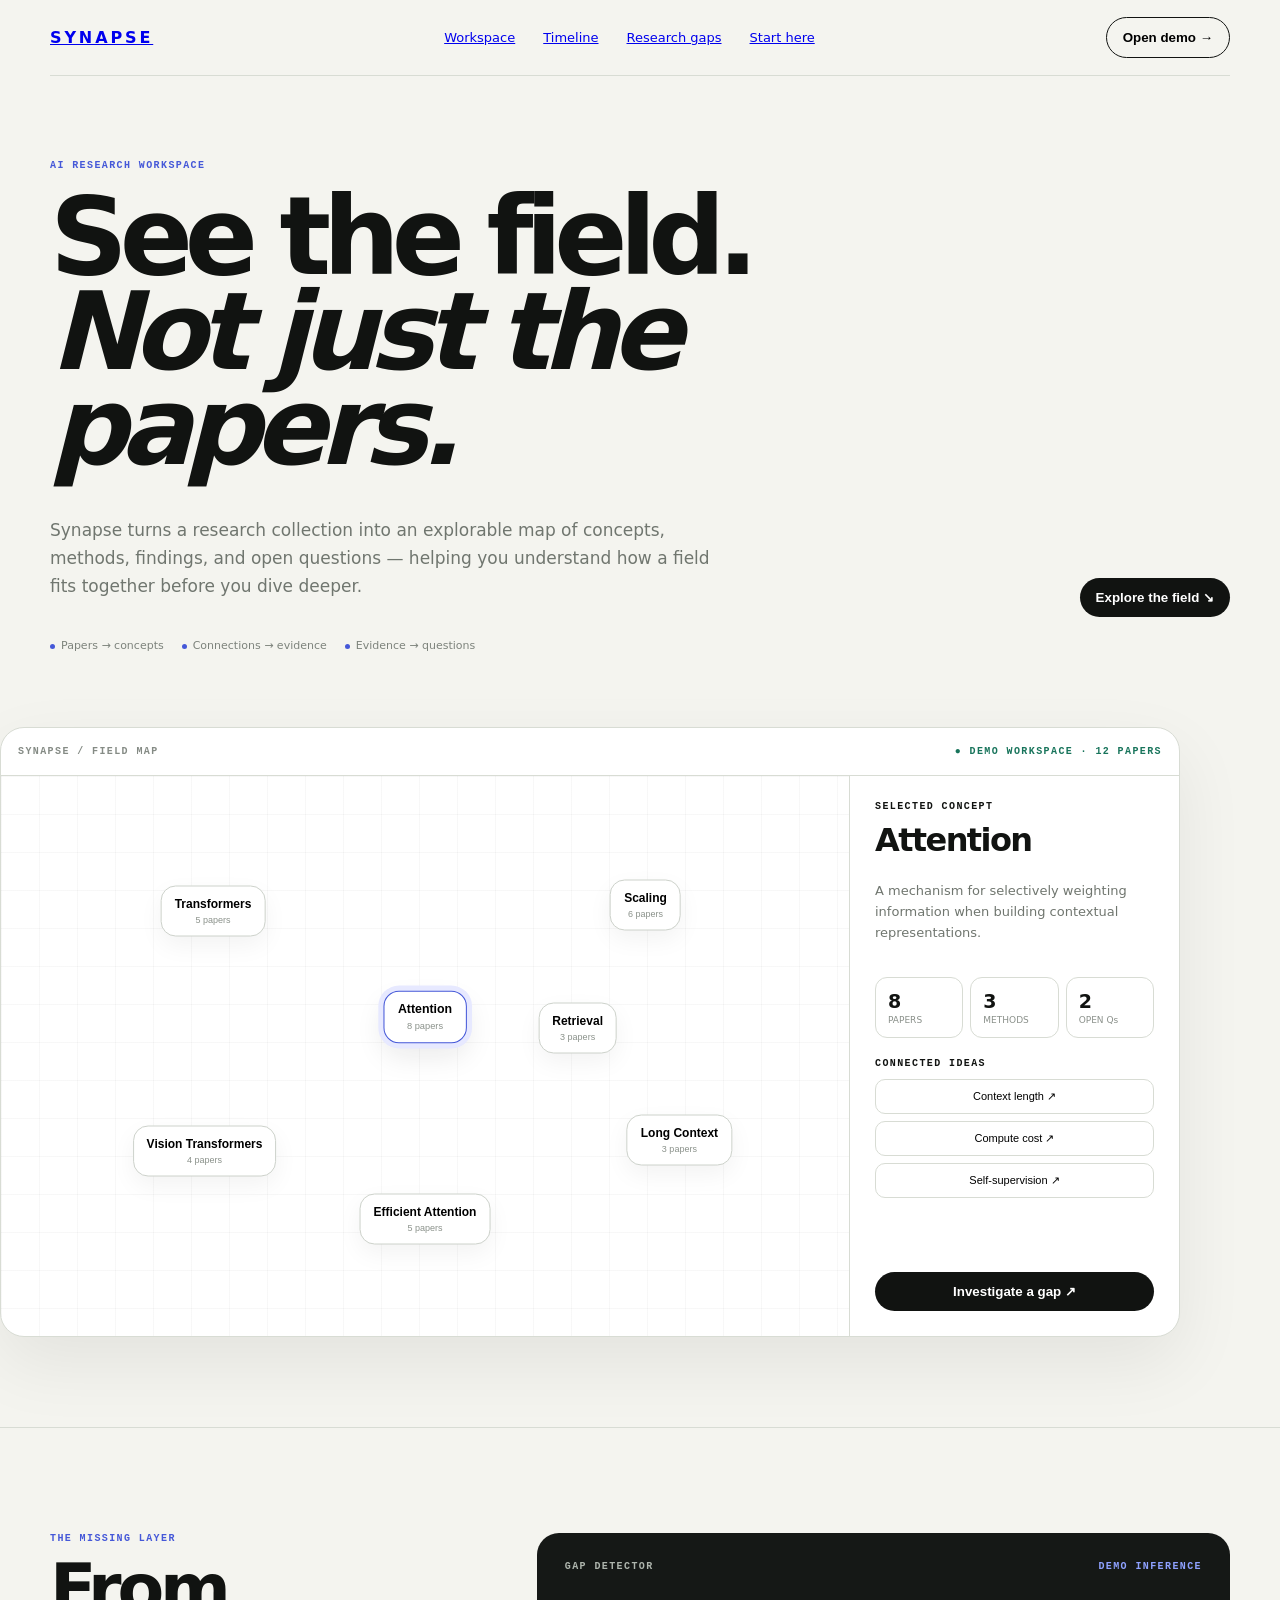
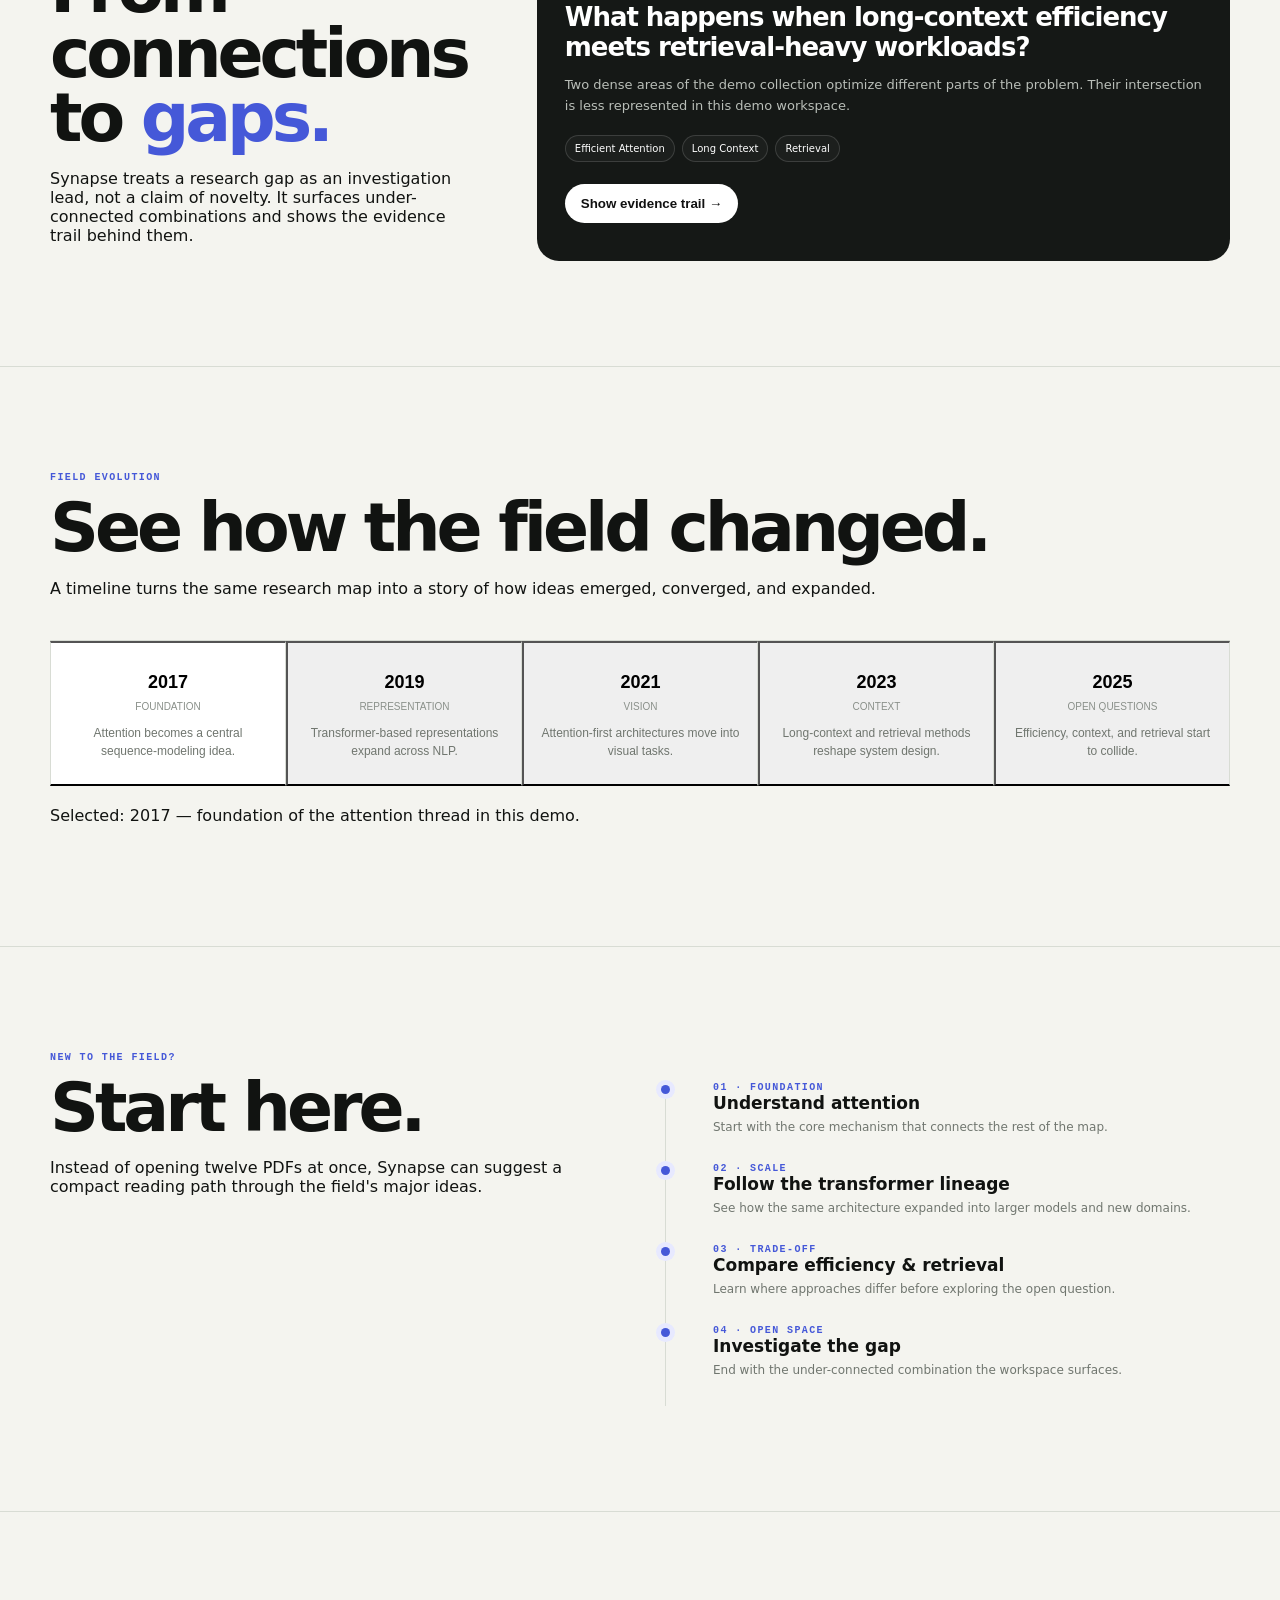
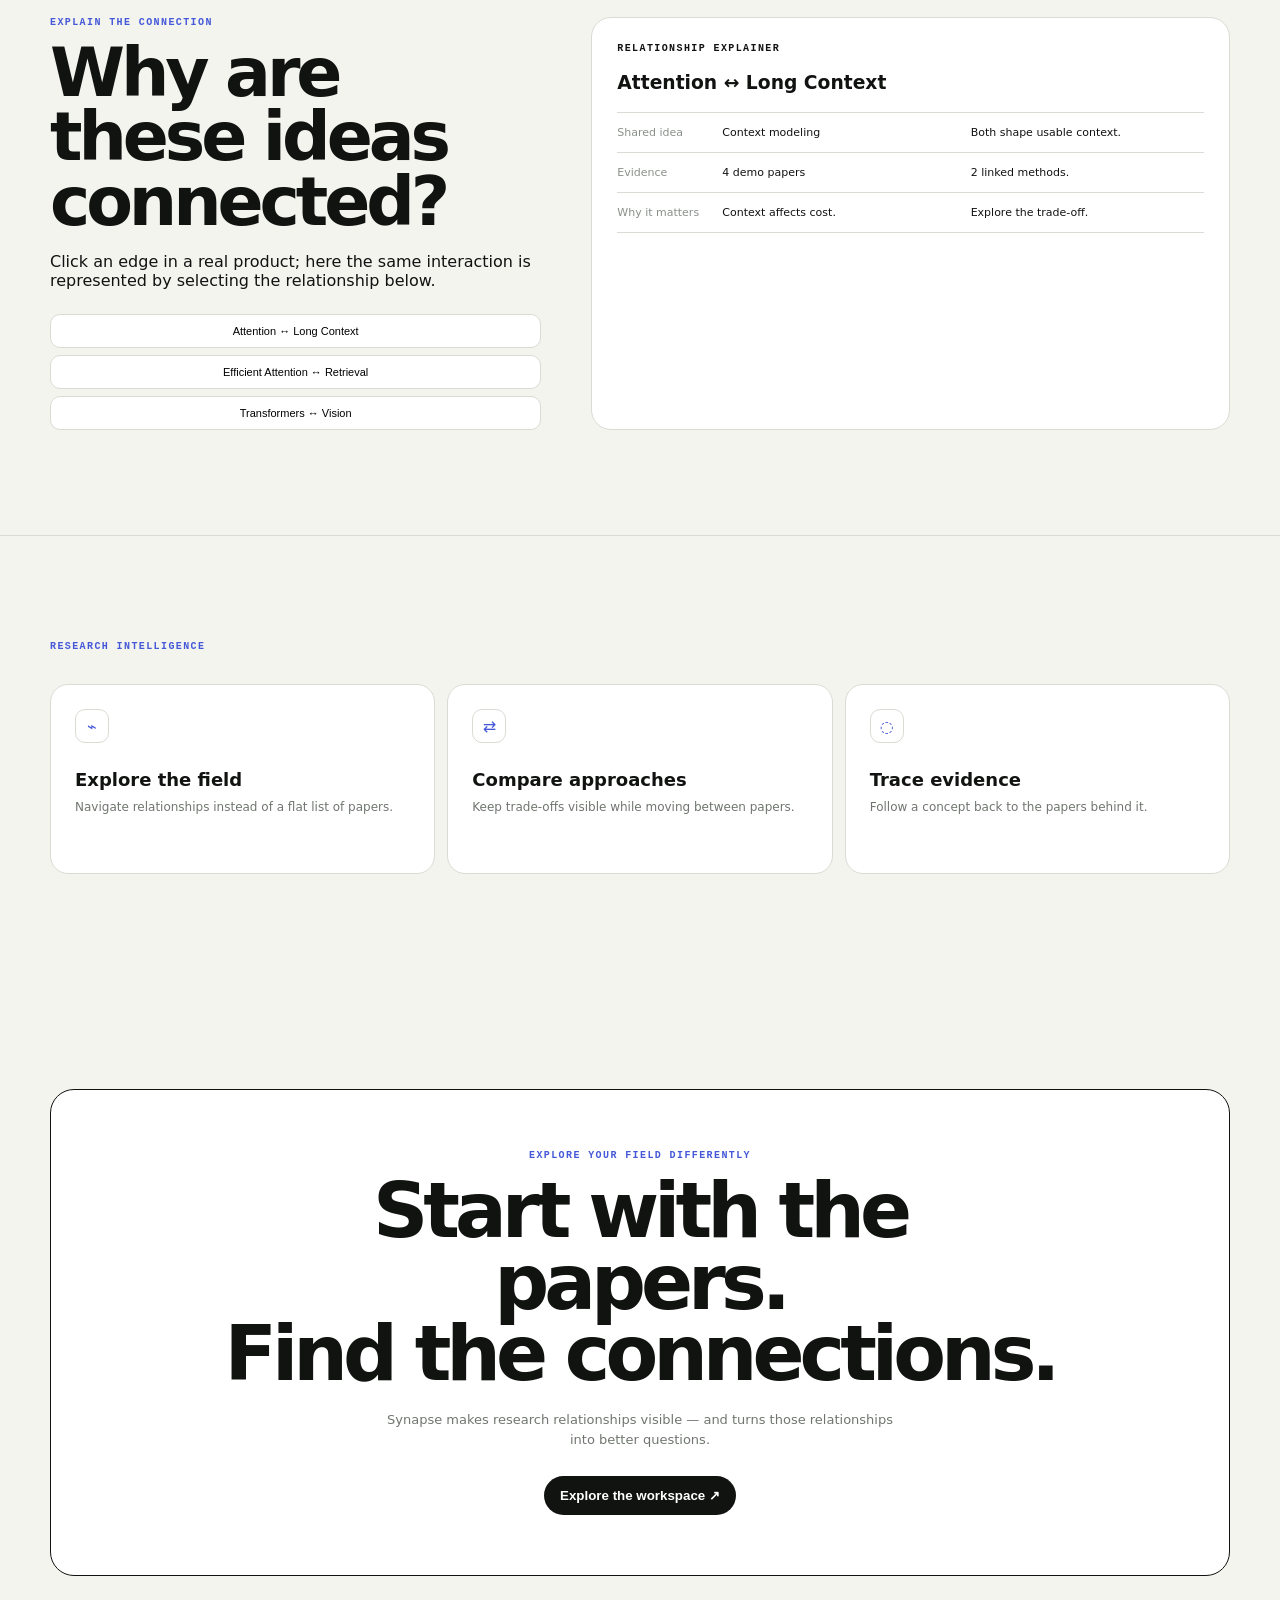
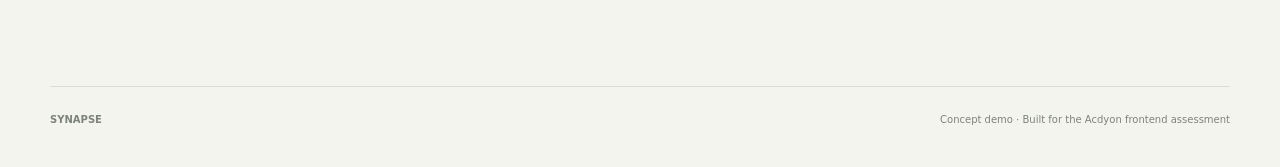
==== enhanced.html @ a36c8b59 "feat: add deeper research exploration interactions" ====
<!doctype html><html lang="en"><head><meta charset="UTF-8"><meta name="viewport" content="width=device-width,initial-scale=1"><title>Synapse — Research Workspace</title><style>:root{--bg:#f4f4ef;--paper:#fff;--ink:#111311;--muted:#70766f;--line:#d8dcd4;--accent:#4558d8;--soft:#e7e9ff;--green:#18745b;--shadow:0 26px 70px #11131112}*{box-sizing:border-box}html{scroll-behavior:smooth}body{margin:0;background:var(--bg);color:var(--ink);font-family:Inter,system-ui,sans-serif}.wrap{width:min(1180px,calc(100% - 44px));margin:auto}.mono{font:700 10px ui-monospace,monospace;letter-spacing:.14em;text-transform:uppercase}.nav{height:76px;border-bottom:1px solid var(--line);display:flex;align-items:center;justify-content:space-between}.brand{font-weight:850;letter-spacing:.18em}.navlinks{display:flex;gap:28px;color:var(--muted);font-size:13px}.navbtn,.cta{border-radius:999px;padding:12px 16px;font-weight:750;cursor:pointer}.navbtn{background:transparent;border:1px solid var(--ink)}.cta{border:0;background:var(--ink);color:#fff}.hero{padding:84px 0 50px}.eyebrow{color:var(--accent)}h1{font-size:clamp(56px,8.5vw,108px);line-height:.88;letter-spacing:-.075em;margin:18px 0 25px;max-width:980px}.hero p{max-width:690px;color:var(--muted);font-size:17px;line-height:1.65}.hero-row{display:flex;justify-content:space-between;align-items:end;gap:24px}.signal{display:flex;gap:18px;flex-wrap:wrap;color:#7d837c;font-size:11px;margin-top:22px}.dot{width:5px;height:5px;background:var(--accent);border-radius:50%;display:inline-block;margin-right:6px}.window{background:#fff;border:1px solid var(--line);border-radius:24px;box-shadow:var(--shadow);overflow:hidden;margin:25px 0 90px}.bar{height:48px;border-bottom:1px solid var(--line);display:flex;justify-content:space-between;align-items:center;padding:0 17px;color:#858b85}.live{color:var(--green)}.workspace{display:grid;grid-template-columns:1fr 330px}.graph{min-height:560px;position:relative;overflow:hidden;background-image:linear-gradient(#11131108 1px,transparent 1px),linear-gradient(90deg,#11131108 1px,transparent 1px);background-size:38px 38px}.node{position:absolute;transform:translate(-50%,-50%);background:#fff;border:1px solid #cdd2cb;border-radius:15px;padding:10px 13px;box-shadow:0 9px 24px #1113110d;cursor:pointer;transition:.25s}.node:hover,.node.active{border-color:var(--accent);box-shadow:0 0 0 5px var(--soft),0 12px 28px #11131118;transform:translate(-50%,-50%) scale(1.03)}.node b{display:block;font-size:12px}.node small{font-size:9px;color:#8a918a}.n1{left:50%;top:43%}.n2{left:25%;top:24%}.n3{left:24%;top:67%}.n4{left:76%;top:23%}.n5{left:80%;top:65%}.n6{left:50%;top:79%}.n7{left:68%;top:45%}.side{border-left:1px solid var(--line);padding:25px;display:flex;flex-direction:column}.side h2{font-size:32px;letter-spacing:-.05em;margin:9px 0}.muted{color:var(--muted);font-size:13px;line-height:1.6}.stats{display:grid;grid-template-columns:repeat(3,1fr);gap:7px;margin:20px 0}.stat{border:1px solid var(--line);border-radius:12px;padding:12px}.stat b{font-size:19px}.stat small{display:block;color:#8a908a;font-size:9px;margin-top:3px}.list{display:grid;gap:7px;margin-top:10px}.chip,.paper{border:1px solid var(--line);border-radius:10px;background:#fff;padding:10px;font-size:11px;cursor:pointer}.chip:hover,.paper:hover{border-color:var(--accent)}.side-actions{margin-top:auto;padding-top:18px}.section{padding:105px 0;border-top:1px solid var(--line)}.grid2{display:grid;grid-template-columns:.7fr 1.3fr;gap:70px}.title{font-size:clamp(40px,5.5vw,68px);line-height:.95;letter-spacing:-.06em;margin:13px 0 18px}.dark{background:#151816;color:#fff;border-radius:22px;padding:28px}.dark p{color:#b9beb8;line-height:1.6;font-size:13px}.dark h3{font-size:26px;letter-spacing:-.04em;margin:30px 0 10px}.tags{display:flex;gap:7px;flex-wrap:wrap;margin-top:18px}.tag{border:1px solid #ffffff24;background:#ffffff08;padding:7px 9px;border-radius:999px;font-size:10px}.result{display:none;border-top:1px solid #ffffff20;margin-top:18px;padding-top:15px}.result.show{display:block}.timeline{display:grid;grid-template-columns:repeat(5,1fr);gap:0;margin-top:42px;border-top:1px solid var(--line)}.year{padding:19px 14px 14px;border-right:1px solid var(--line);cursor:pointer;min-height:145px}.year:first-child{border-left:1px solid var(--line)}.year.active,.year:hover{background:#fff}.year strong{font-size:18px}.year span{display:block;font-size:10px;color:#8a908a;margin-top:8px}.year p{font-size:12px;color:var(--muted);line-height:1.5;margin:12px 0 0}.reading{display:grid;grid-template-columns:1fr 1fr;gap:50px}.path{margin-top:30px;border-left:1px solid var(--line)}.book{position:relative;margin:0 0 0 25px;padding:0 0 27px 22px}.book:before{content:"";position:absolute;left:-30px;top:3px;width:9px;height:9px;border-radius:50%;background:var(--accent);box-shadow:0 0 0 5px var(--soft)}.book h3{font-size:17px;margin:0 0 5px}.book p{margin:0;color:var(--muted);font-size:12px;line-height:1.5}.compare{display:grid;grid-template-columns:1fr 1.3fr;gap:50px}.compare-panel{background:#fff;border:1px solid var(--line);border-radius:20px;padding:25px}.rows{border-top:1px solid var(--line);margin-top:18px}.row{display:grid;grid-template-columns:90px 1fr 1fr;gap:15px;padding:13px 0;border-bottom:1px solid var(--line);font-size:11px}.row span:first-child{color:#8a908a}.cards{display:grid;grid-template-columns:repeat(3,1fr);gap:12px;margin-top:32px}.card{background:#fff;border:1px solid var(--line);border-radius:18px;padding:24px;min-height:190px;transition:.2s}.card:hover{transform:translateY(-4px);box-shadow:0 18px 38px #1113110d}.icon{width:34px;height:34px;border:1px solid var(--line);border-radius:10px;display:grid;place-items:center;color:var(--accent)}.card h3{margin:26px 0 8px;font-size:18px}.card p{color:var(--muted);font-size:12px;line-height:1.6;margin:0}.final{padding:110px 0}.finalbox{text-align:center;background:#fff;border:1px solid var(--ink);border-radius:24px;padding:60px 20px}.finalbox h2{font-size:clamp(44px,6vw,78px);line-height:.93;letter-spacing:-.065em;margin:14px auto 20px;max-width:840px}.finalbox p{max-width:520px;margin:0 auto 25px;color:var(--muted);font-size:13px;line-height:1.6}.footer{border-top:1px solid var(--line);padding:27px 0 42px;color:#7d837c;font-size:10px;display:flex;justify-content:space-between}.toast{position:fixed;left:50%;bottom:22px;transform:translate(-50%,20px);opacity:0;background:#111;color:#fff;padding:11px 15px;border-radius:999px;font-size:11px;transition:.2s}.toast.show{opacity:1;transform:translate(-50%,0)}@media(max-width:800px){.wrap{width:min(100% - 28px,1180px)}.nav{height:65px}.navlinks{display:none}.hero{padding:60px 0 40px}.hero-row{display:block}.hero p{font-size:15px}.cta{margin-top:20px}.workspace{grid-template-columns:1fr}.graph{min-height:430px}.side{border-left:0;border-top:1px solid var(--line)}.grid2,.reading,.compare{grid-template-columns:1fr;gap:35px}.timeline{display:block}.year{border-left:1px solid var(--line);border-bottom:1px solid var(--line);border-right:1px solid var(--line);min-height:auto}.cards{grid-template-columns:1fr}.section{padding:75px 0}.final{padding:75px 0}.footer{display:block}.footer span{display:block;margin-top:9px}.node{padding:8px 9px}.node b{font-size:9px}.node small{font-size:7px}}</style></head><body>
<header class="wrap nav"><a class="brand" href="#top">SYNAPSE</a><nav class="navlinks"><a href="#workspace">Workspace</a><a href="#timeline">Timeline</a><a href="#gaps">Research gaps</a><a href="#start">Start here</a></nav><button class="navbtn" onclick="jump('workspace')">Open demo →</button></header>
<main><section class="wrap hero"><div class="mono eyebrow">AI research workspace</div><h1>See the field.<br><em>Not just the papers.</em></h1><div class="hero-row"><p>Synapse turns a research collection into an explorable map of concepts, methods, findings, and open questions — helping you understand how a field fits together before you dive deeper.</p><button class="cta" onclick="jump('workspace')">Explore the field <span>↘</span></button></div><div class="signal"><span><i class="dot"></i>Papers → concepts</span><span><i class="dot"></i>Connections → evidence</span><span><i class="dot"></i>Evidence → questions</span></div></section>
<section class="wrap window" id="workspace"><div class="bar mono"><span>SYNAPSE / FIELD MAP</span><span class="live">● DEMO WORKSPACE · 12 PAPERS</span></div><div class="workspace"><div class="graph" id="graph"><button class="node n1 active" data-k="attention"><b>Attention</b><small>8 papers</small></button><button class="node n2" data-k="transformers"><b>Transformers</b><small>5 papers</small></button><button class="node n3" data-k="vision"><b>Vision Transformers</b><small>4 papers</small></button><button class="node n4" data-k="scaling"><b>Scaling</b><small>6 papers</small></button><button class="node n5" data-k="long"><b>Long Context</b><small>3 papers</small></button><button class="node n6" data-k="efficient"><b>Efficient Attention</b><small>5 papers</small></button><button class="node n7" data-k="retrieval"><b>Retrieval</b><small>3 papers</small></button></div><aside class="side"><div class="mono label">Selected concept</div><h2 id="stitle">Attention</h2><p class="muted" id="sdesc">A mechanism for selectively weighting information when building contextual representations.</p><div class="stats"><div class="stat"><b id="sp">8</b><small>PAPERS</small></div><div class="stat"><b id="sm">3</b><small>METHODS</small></div><div class="stat"><b id="sq">2</b><small>OPEN Qs</small></div></div><div class="mono label">Connected ideas</div><div class="list" id="chips"><button class="chip">Context length ↗</button><button class="chip">Compute cost ↗</button><button class="chip">Self-supervision ↗</button></div><div class="side-actions"><button class="cta" style="width:100%" onclick="jump('gaps')">Investigate a gap ↗</button></div></aside></div></section>
<section class="section" id="gaps"><div class="wrap grid2"><div><div class="mono eyebrow">The missing layer</div><h2 class="title">From connections to <em style="color:var(--accent);font-style:normal">gaps.</em></h2><p class="copy">Synapse treats a research gap as an investigation lead, not a claim of novelty. It surfaces under-connected combinations and shows the evidence trail behind them.</p></div><div class="dark"><div class="mono" style="color:#aeb5ad">GAP DETECTOR <span style="color:#8ea1ff;float:right">DEMO INFERENCE</span></div><h3>What happens when long-context efficiency meets retrieval-heavy workloads?</h3><p>Two dense areas of the demo collection optimize different parts of the problem. Their intersection is less represented in this demo workspace.</p><div class="tags"><span class="tag">Efficient Attention</span><span class="tag">Long Context</span><span class="tag">Retrieval</span></div><button class="cta" style="margin-top:22px;background:#fff;color:#111" onclick="revealGap()">Show evidence trail →</button><div class="result" id="gapResult"><strong style="color:#9ba9ff">Evidence trail</strong><p>3 connected concepts → 5 methods → 7 demo papers.</p></div></div></div></section>
<section class="section" id="timeline"><div class="wrap"><div class="mono eyebrow">Field evolution</div><h2 class="title">See how the field changed.</h2><p class="copy">A timeline turns the same research map into a story of how ideas emerged, converged, and expanded.</p><div class="timeline" id="timelineList"><button class="year active" data-year="2017"><strong>2017</strong><span>FOUNDATION</span><p>Attention becomes a central sequence-modeling idea.</p></button><button class="year" data-year="2019"><strong>2019</strong><span>REPRESENTATION</span><p>Transformer-based representations expand across NLP.</p></button><button class="year" data-year="2021"><strong>2021</strong><span>VISION</span><p>Attention-first architectures move into visual tasks.</p></button><button class="year" data-year="2023"><strong>2023</strong><span>CONTEXT</span><p>Long-context and retrieval methods reshape system design.</p></button><button class="year" data-year="2025"><strong>2025</strong><span>OPEN QUESTIONS</span><p>Efficiency, context, and retrieval start to collide.</p></button></div><p id="timelineNote" class="copy" style="margin-top:20px">Selected: 2017 — foundation of the attention thread in this demo.</p></div></section>
<section class="section" id="start"><div class="wrap reading"><div><div class="mono eyebrow">New to the field?</div><h2 class="title">Start here.</h2><p class="copy">Instead of opening twelve PDFs at once, Synapse can suggest a compact reading path through the field's major ideas.</p></div><div class="path"><article class="book"><div class="mono" style="color:var(--accent)">01 · FOUNDATION</div><h3>Understand attention</h3><p>Start with the core mechanism that connects the rest of the map.</p></article><article class="book"><div class="mono" style="color:var(--accent)">02 · SCALE</div><h3>Follow the transformer lineage</h3><p>See how the same architecture expanded into larger models and new domains.</p></article><article class="book"><div class="mono" style="color:var(--accent)">03 · TRADE-OFF</div><h3>Compare efficiency & retrieval</h3><p>Learn where approaches differ before exploring the open question.</p></article><article class="book"><div class="mono" style="color:var(--accent)">04 · OPEN SPACE</div><h3>Investigate the gap</h3><p>End with the under-connected combination the workspace surfaces.</p></article></div></div></section>
<section class="section"><div class="wrap compare"><div><div class="mono eyebrow">Explain the connection</div><h2 class="title">Why are these ideas connected?</h2><p class="copy">Click an edge in a real product; here the same interaction is represented by selecting the relationship below.</p><div class="list" style="margin-top:24px"><button class="paper" onclick="connection('Attention ↔ Long Context')">Attention ↔ Long Context</button><button class="paper" onclick="connection('Efficient Attention ↔ Retrieval')">Efficient Attention ↔ Retrieval</button><button class="paper" onclick="connection('Transformers ↔ Vision')">Transformers ↔ Vision</button></div></div><div class="compare-panel"><div class="mono label">RELATIONSHIP EXPLAINER</div><h3 id="relTitle">Attention ↔ Long Context</h3><div class="rows"><div class="row"><span>Shared idea</span><span id="rel1">Context modeling</span><span>Both shape usable context.</span></div><div class="row"><span>Evidence</span><span id="rel2">4 demo papers</span><span>2 linked methods.</span></div><div class="row"><span>Why it matters</span><span id="rel3">Context affects cost.</span><span>Explore the trade-off.</span></div></div></div></div></section>
<section class="section"><div class="wrap"><div class="mono eyebrow">Research intelligence</div><div class="cards"><article class="card"><div class="icon">⌁</div><h3>Explore the field</h3><p>Navigate relationships instead of a flat list of papers.</p></article><article class="card"><div class="icon">⇄</div><h3>Compare approaches</h3><p>Keep trade-offs visible while moving between papers.</p></article><article class="card"><div class="icon">◌</div><h3>Trace evidence</h3><p>Follow a concept back to the papers behind it.</p></article></div></div></section>
<section class="wrap final"><div class="finalbox"><div class="mono eyebrow">Explore your field differently</div><h2>Start with the papers.<br>Find the connections.</h2><p>Synapse makes research relationships visible — and turns those relationships into better questions.</p><button class="cta" onclick="jump('workspace')">Explore the workspace ↗</button></div></section></main>
<footer class="wrap footer"><strong>SYNAPSE</strong><span>Concept demo · Built for the Acdyon frontend assessment</span></footer><div id="toast" class="toast">Workspace opened.</div>
<script>const info={attention:['Attention','A mechanism for selectively weighting information when building contextual representations.',8,3,2,['Context length','Compute cost','Self-supervision']],transformers:['Transformers','An architecture built around attention that enables parallel sequence modeling.',5,4,1,['Attention','Scaling','Pretraining']],vision:['Vision Transformers','Transformer-based visual representations built from image tokens.',4,3,2,['Patch embeddings','Attention','Image classification']],scaling:['Scaling','The relationship between model size, data, compute, and capability.',6,2,1,['Compute','Data quality','Emergent behavior']],long:['Long Context','Methods for extending usable context while managing memory and cost.',3,4,2,['Attention cost','Retrieval','Position encoding']],efficient:['Efficient Attention','Approaches that reduce the cost or memory of attention.',5,6,2,['Sparse attention','Linear attention','Long context']],retrieval:['Retrieval','Methods that bring relevant external information into a model at inference time.',3,3,1,['Relevance','Long context','Memory']]};document.querySelectorAll('.node').forEach(n=>n.onclick=()=>{document.querySelectorAll('.node').forEach(x=>x.classList.remove('active'));n.classList.add('active');const d=info[n.dataset.k];stitle.textContent=d[0];sdesc.textContent=d[1];sp.textContent=d[2];sm.textContent=d[3];sq.textContent=d[4];chips.innerHTML=d[5].map(x=>`<button class="chip">${x} ↗</button>`).join('')});function jump(id){document.getElementById(id).scrollIntoView({behavior:'smooth',block:'center'});toast.textContent='Workspace opened.';toast.classList.add('show');setTimeout(()=>toast.classList.remove('show'),1500)}function revealGap(){gapResult.classList.add('show');toast.textContent='Evidence trail revealed.';toast.classList.add('show');setTimeout(()=>toast.classList.remove('show'),1700)}document.querySelectorAll('.year').forEach(y=>y.onclick=()=>{document.querySelectorAll('.year').forEach(x=>x.classList.remove('active'));y.classList.add('active');timelineNote.textContent='Selected: '+y.dataset.year+' — the demo field narrative changes with the selected point.'});function connection(title){relTitle.textContent=title;toast.textContent='Relationship explained.';toast.classList.add('show');setTimeout(()=>toast.classList.remove('show'),1600)}</script></body></html>
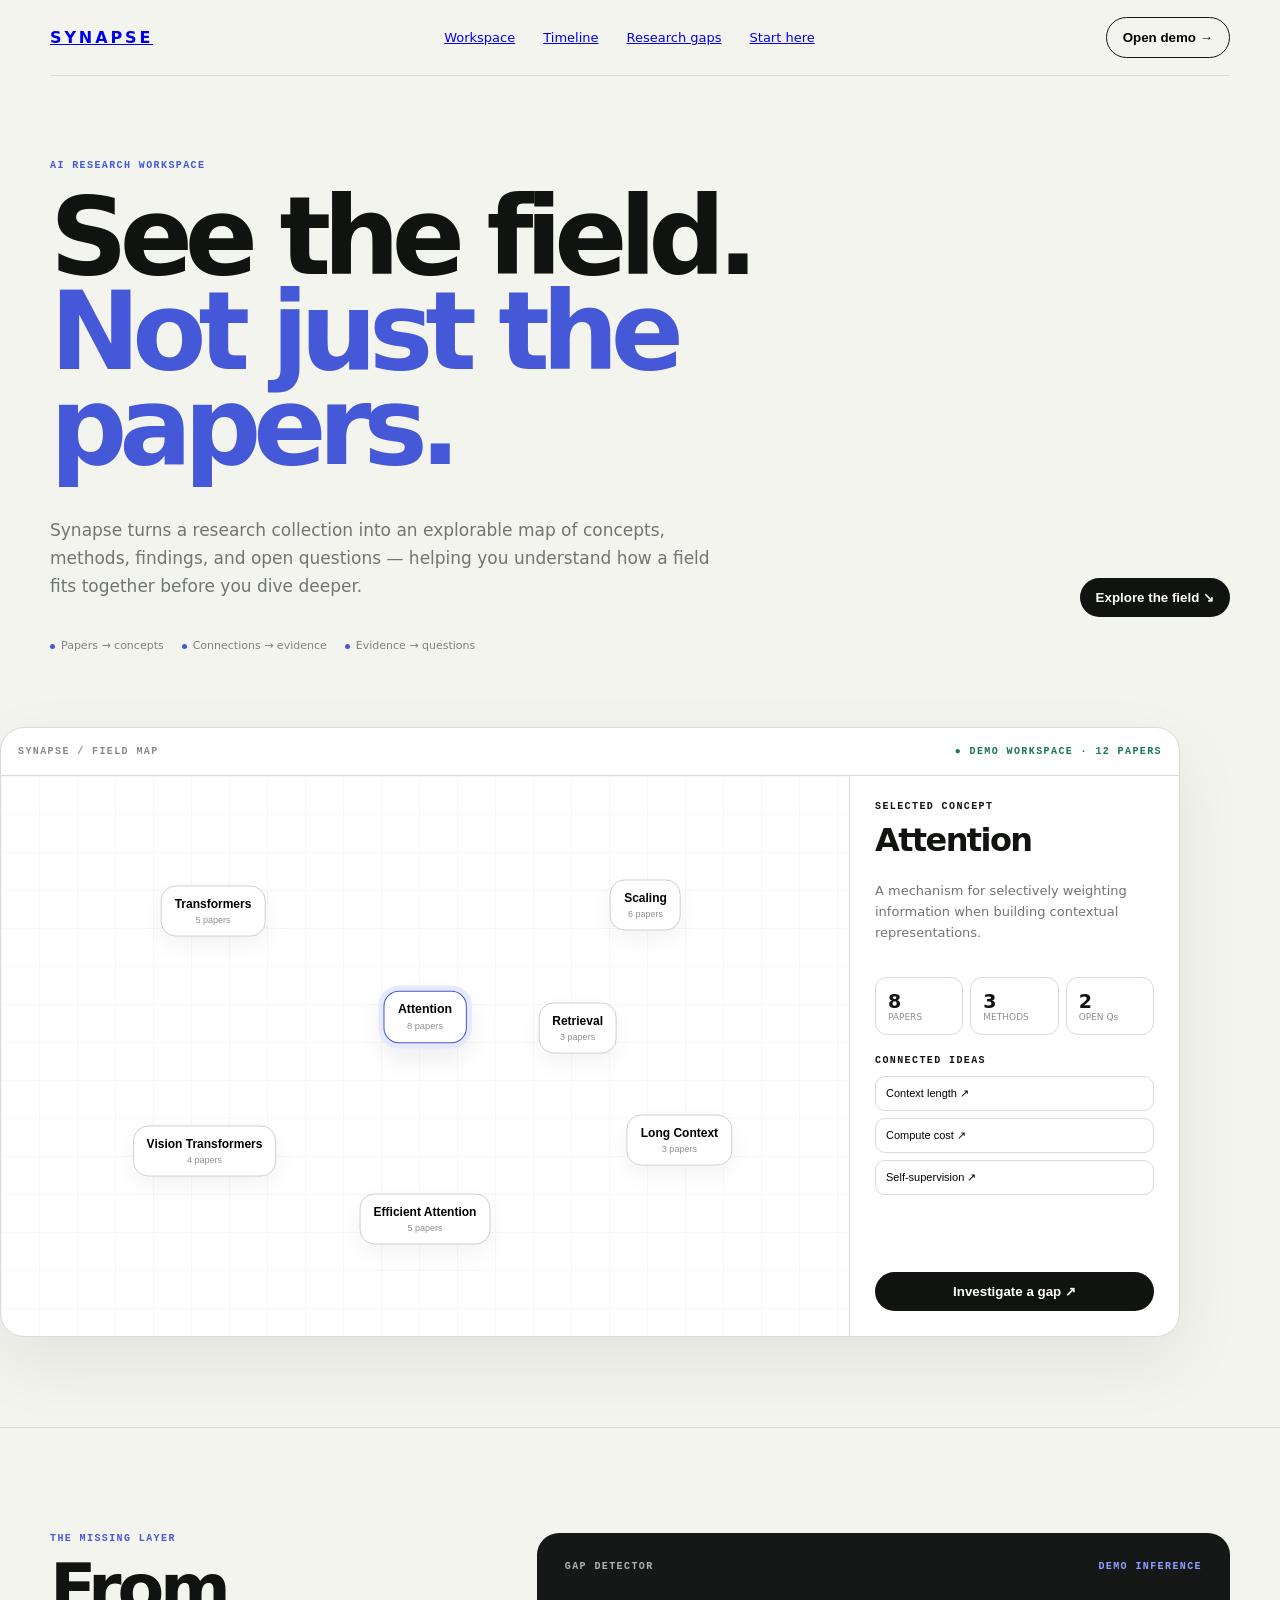
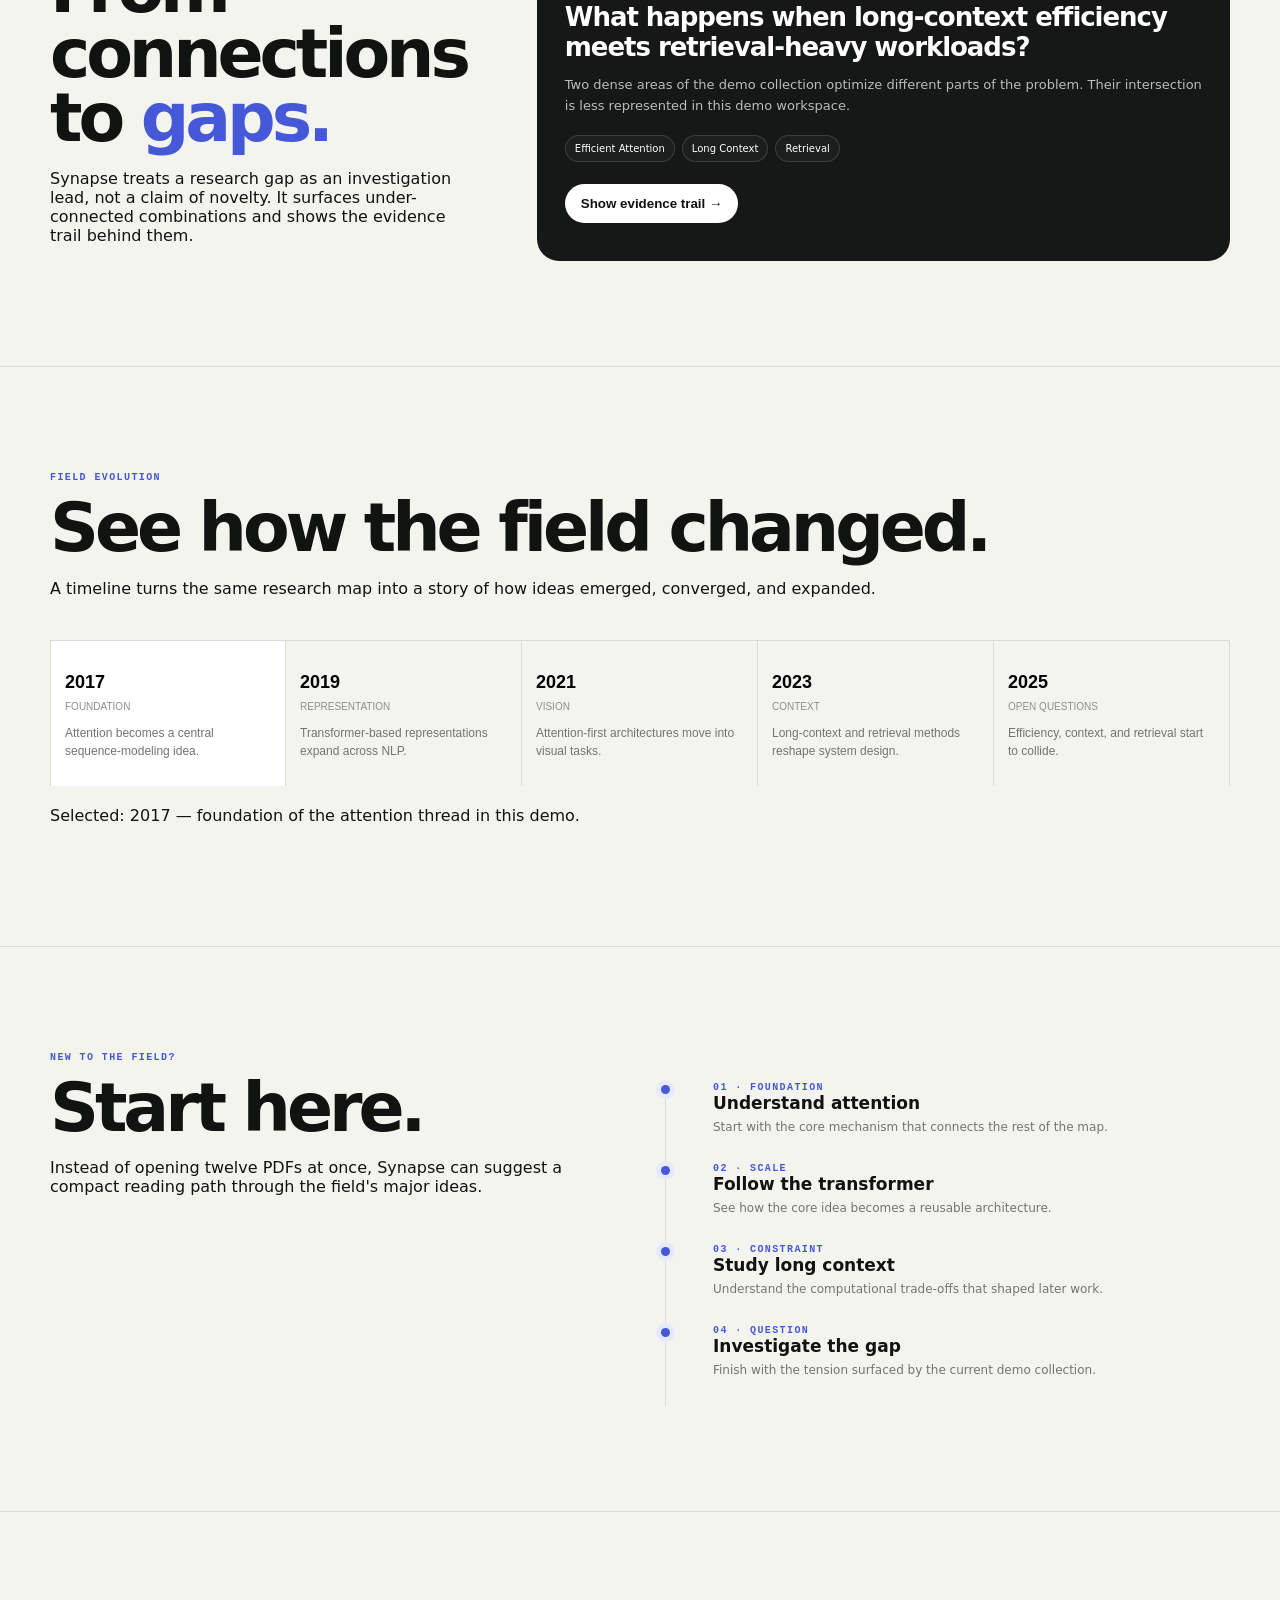
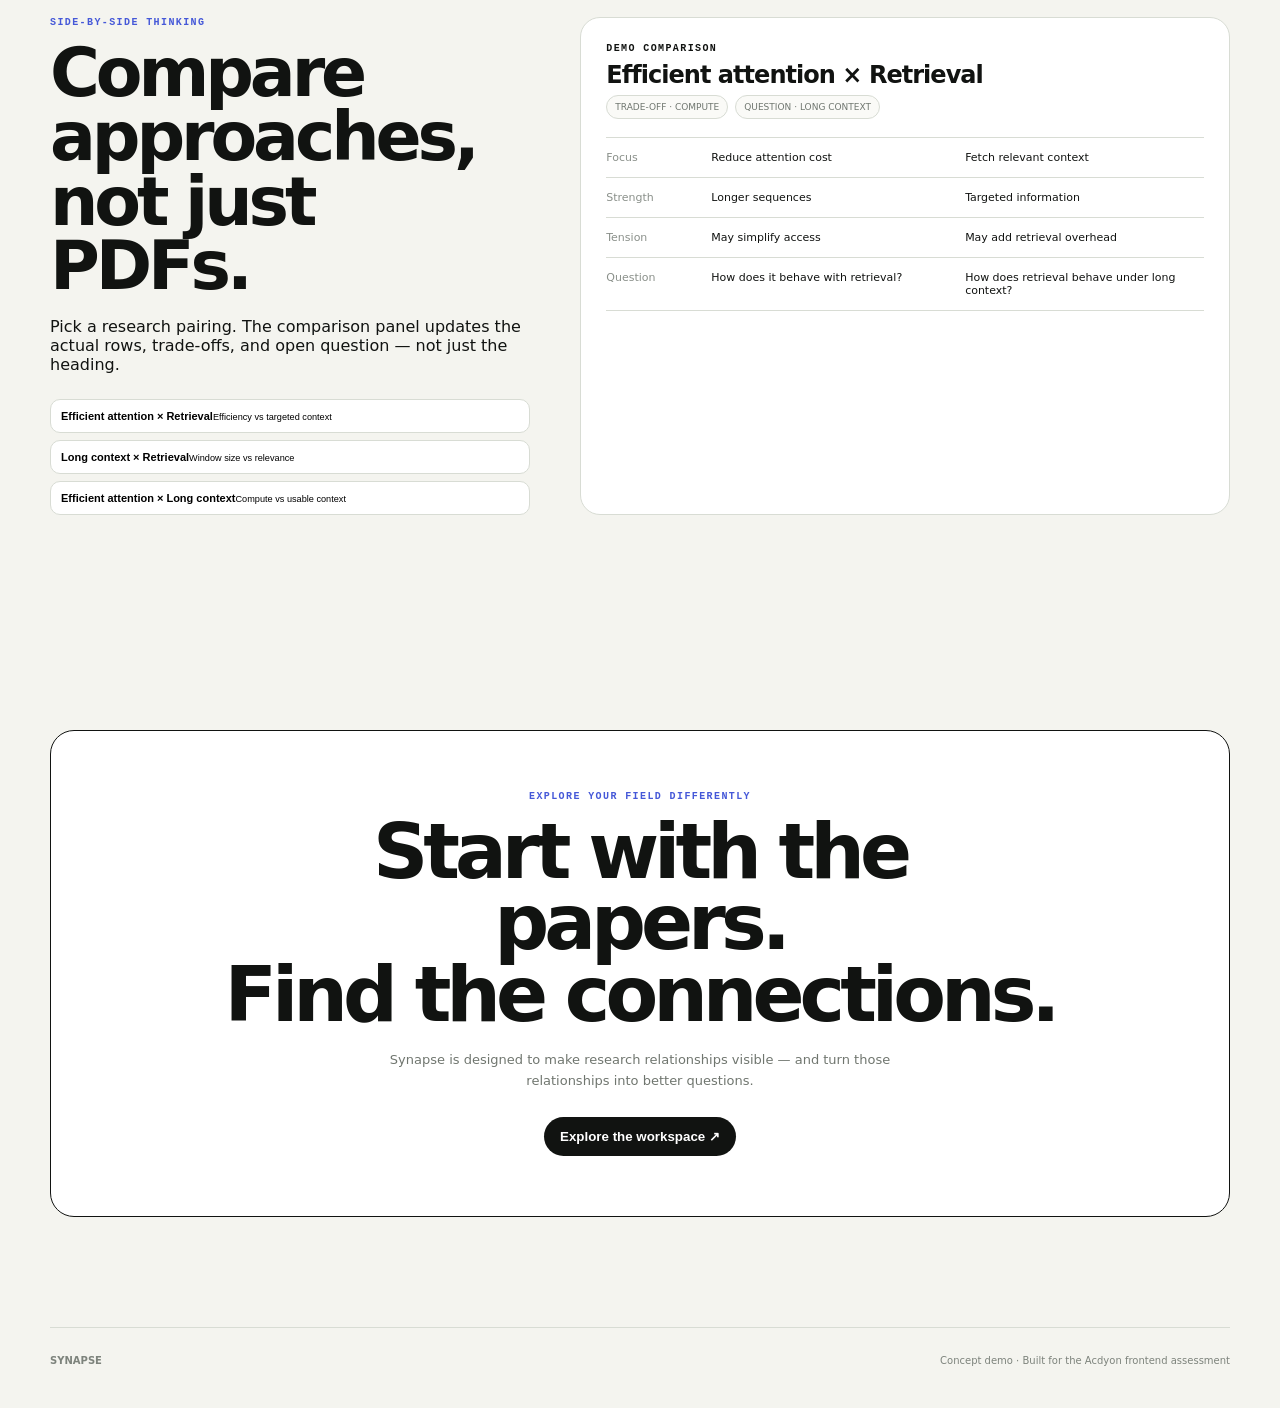
==== commit c4355cdb: "fix: make comparison table respond to selection" ====
--- a/enhanced.html
+++ b/enhanced.html
@@ -1,12 +1,14 @@
-<!doctype html><html lang="en"><head><meta charset="UTF-8"><meta name="viewport" content="width=device-width,initial-scale=1"><title>Synapse — Research Workspace</title><style>:root{--bg:#f4f4ef;--paper:#fff;--ink:#111311;--muted:#70766f;--line:#d8dcd4;--accent:#4558d8;--soft:#e7e9ff;--green:#18745b;--shadow:0 26px 70px #11131112}*{box-sizing:border-box}html{scroll-behavior:smooth}body{margin:0;background:var(--bg);color:var(--ink);font-family:Inter,system-ui,sans-serif}.wrap{width:min(1180px,calc(100% - 44px));margin:auto}.mono{font:700 10px ui-monospace,monospace;letter-spacing:.14em;text-transform:uppercase}.nav{height:76px;border-bottom:1px solid var(--line);display:flex;align-items:center;justify-content:space-between}.brand{font-weight:850;letter-spacing:.18em}.navlinks{display:flex;gap:28px;color:var(--muted);font-size:13px}.navbtn,.cta{border-radius:999px;padding:12px 16px;font-weight:750;cursor:pointer}.navbtn{background:transparent;border:1px solid var(--ink)}.cta{border:0;background:var(--ink);color:#fff}.hero{padding:84px 0 50px}.eyebrow{color:var(--accent)}h1{font-size:clamp(56px,8.5vw,108px);line-height:.88;letter-spacing:-.075em;margin:18px 0 25px;max-width:980px}.hero p{max-width:690px;color:var(--muted);font-size:17px;line-height:1.65}.hero-row{display:flex;justify-content:space-between;align-items:end;gap:24px}.signal{display:flex;gap:18px;flex-wrap:wrap;color:#7d837c;font-size:11px;margin-top:22px}.dot{width:5px;height:5px;background:var(--accent);border-radius:50%;display:inline-block;margin-right:6px}.window{background:#fff;border:1px solid var(--line);border-radius:24px;box-shadow:var(--shadow);overflow:hidden;margin:25px 0 90px}.bar{height:48px;border-bottom:1px solid var(--line);display:flex;justify-content:space-between;align-items:center;padding:0 17px;color:#858b85}.live{color:var(--green)}.workspace{display:grid;grid-template-columns:1fr 330px}.graph{min-height:560px;position:relative;overflow:hidden;background-image:linear-gradient(#11131108 1px,transparent 1px),linear-gradient(90deg,#11131108 1px,transparent 1px);background-size:38px 38px}.node{position:absolute;transform:translate(-50%,-50%);background:#fff;border:1px solid #cdd2cb;border-radius:15px;padding:10px 13px;box-shadow:0 9px 24px #1113110d;cursor:pointer;transition:.25s}.node:hover,.node.active{border-color:var(--accent);box-shadow:0 0 0 5px var(--soft),0 12px 28px #11131118;transform:translate(-50%,-50%) scale(1.03)}.node b{display:block;font-size:12px}.node small{font-size:9px;color:#8a918a}.n1{left:50%;top:43%}.n2{left:25%;top:24%}.n3{left:24%;top:67%}.n4{left:76%;top:23%}.n5{left:80%;top:65%}.n6{left:50%;top:79%}.n7{left:68%;top:45%}.side{border-left:1px solid var(--line);padding:25px;display:flex;flex-direction:column}.side h2{font-size:32px;letter-spacing:-.05em;margin:9px 0}.muted{color:var(--muted);font-size:13px;line-height:1.6}.stats{display:grid;grid-template-columns:repeat(3,1fr);gap:7px;margin:20px 0}.stat{border:1px solid var(--line);border-radius:12px;padding:12px}.stat b{font-size:19px}.stat small{display:block;color:#8a908a;font-size:9px;margin-top:3px}.list{display:grid;gap:7px;margin-top:10px}.chip,.paper{border:1px solid var(--line);border-radius:10px;background:#fff;padding:10px;font-size:11px;cursor:pointer}.chip:hover,.paper:hover{border-color:var(--accent)}.side-actions{margin-top:auto;padding-top:18px}.section{padding:105px 0;border-top:1px solid var(--line)}.grid2{display:grid;grid-template-columns:.7fr 1.3fr;gap:70px}.title{font-size:clamp(40px,5.5vw,68px);line-height:.95;letter-spacing:-.06em;margin:13px 0 18px}.dark{background:#151816;color:#fff;border-radius:22px;padding:28px}.dark p{color:#b9beb8;line-height:1.6;font-size:13px}.dark h3{font-size:26px;letter-spacing:-.04em;margin:30px 0 10px}.tags{display:flex;gap:7px;flex-wrap:wrap;margin-top:18px}.tag{border:1px solid #ffffff24;background:#ffffff08;padding:7px 9px;border-radius:999px;font-size:10px}.result{display:none;border-top:1px solid #ffffff20;margin-top:18px;padding-top:15px}.result.show{display:block}.timeline{display:grid;grid-template-columns:repeat(5,1fr);gap:0;margin-top:42px;border-top:1px solid var(--line)}.year{padding:19px 14px 14px;border-right:1px solid var(--line);cursor:pointer;min-height:145px}.year:first-child{border-left:1px solid var(--line)}.year.active,.year:hover{background:#fff}.year strong{font-size:18px}.year span{display:block;font-size:10px;color:#8a908a;margin-top:8px}.year p{font-size:12px;color:var(--muted);line-height:1.5;margin:12px 0 0}.reading{display:grid;grid-template-columns:1fr 1fr;gap:50px}.path{margin-top:30px;border-left:1px solid var(--line)}.book{position:relative;margin:0 0 0 25px;padding:0 0 27px 22px}.book:before{content:"";position:absolute;left:-30px;top:3px;width:9px;height:9px;border-radius:50%;background:var(--accent);box-shadow:0 0 0 5px var(--soft)}.book h3{font-size:17px;margin:0 0 5px}.book p{margin:0;color:var(--muted);font-size:12px;line-height:1.5}.compare{display:grid;grid-template-columns:1fr 1.3fr;gap:50px}.compare-panel{background:#fff;border:1px solid var(--line);border-radius:20px;padding:25px}.rows{border-top:1px solid var(--line);margin-top:18px}.row{display:grid;grid-template-columns:90px 1fr 1fr;gap:15px;padding:13px 0;border-bottom:1px solid var(--line);font-size:11px}.row span:first-child{color:#8a908a}.cards{display:grid;grid-template-columns:repeat(3,1fr);gap:12px;margin-top:32px}.card{background:#fff;border:1px solid var(--line);border-radius:18px;padding:24px;min-height:190px;transition:.2s}.card:hover{transform:translateY(-4px);box-shadow:0 18px 38px #1113110d}.icon{width:34px;height:34px;border:1px solid var(--line);border-radius:10px;display:grid;place-items:center;color:var(--accent)}.card h3{margin:26px 0 8px;font-size:18px}.card p{color:var(--muted);font-size:12px;line-height:1.6;margin:0}.final{padding:110px 0}.finalbox{text-align:center;background:#fff;border:1px solid var(--ink);border-radius:24px;padding:60px 20px}.finalbox h2{font-size:clamp(44px,6vw,78px);line-height:.93;letter-spacing:-.065em;margin:14px auto 20px;max-width:840px}.finalbox p{max-width:520px;margin:0 auto 25px;color:var(--muted);font-size:13px;line-height:1.6}.footer{border-top:1px solid var(--line);padding:27px 0 42px;color:#7d837c;font-size:10px;display:flex;justify-content:space-between}.toast{position:fixed;left:50%;bottom:22px;transform:translate(-50%,20px);opacity:0;background:#111;color:#fff;padding:11px 15px;border-radius:999px;font-size:11px;transition:.2s}.toast.show{opacity:1;transform:translate(-50%,0)}@media(max-width:800px){.wrap{width:min(100% - 28px,1180px)}.nav{height:65px}.navlinks{display:none}.hero{padding:60px 0 40px}.hero-row{display:block}.hero p{font-size:15px}.cta{margin-top:20px}.workspace{grid-template-columns:1fr}.graph{min-height:430px}.side{border-left:0;border-top:1px solid var(--line)}.grid2,.reading,.compare{grid-template-columns:1fr;gap:35px}.timeline{display:block}.year{border-left:1px solid var(--line);border-bottom:1px solid var(--line);border-right:1px solid var(--line);min-height:auto}.cards{grid-template-columns:1fr}.section{padding:75px 0}.final{padding:75px 0}.footer{display:block}.footer span{display:block;margin-top:9px}.node{padding:8px 9px}.node b{font-size:9px}.node small{font-size:7px}}</style></head><body>
+<!doctype html><html lang="en"><head><meta charset="UTF-8"><meta name="viewport" content="width=device-width,initial-scale=1"><meta name="theme-color" content="#f4f4ef"><title>Synapse — Research Workspace</title><style>:root{--bg:#f4f4ef;--paper:#fff;--ink:#111311;--muted:#70766f;--line:#d8dcd4;--accent:#4558d8;--soft:#e7e9ff;--green:#18745b;--shadow:0 26px 70px #11131112}*{box-sizing:border-box}html{scroll-behavior:smooth}body{margin:0;background:var(--bg);color:var(--ink);font-family:Inter,system-ui,sans-serif}.wrap{width:min(1180px,calc(100% - 44px));margin:auto}.mono{font:700 10px ui-monospace,monospace;letter-spacing:.14em;text-transform:uppercase}.nav{height:76px;border-bottom:1px solid var(--line);display:flex;align-items:center;justify-content:space-between}.brand{font-weight:850;letter-spacing:.18em}.navlinks{display:flex;gap:28px;color:var(--muted);font-size:13px}.navbtn,.cta{border-radius:999px;padding:12px 16px;font-weight:750;cursor:pointer}.navbtn{background:transparent;border:1px solid var(--ink)}.cta{border:0;background:var(--ink);color:#fff}.hero{padding:84px 0 50px}.eyebrow{color:var(--accent)}h1{font-size:clamp(56px,8.5vw,108px);line-height:.88;letter-spacing:-.075em;margin:18px 0 25px;max-width:980px}.hero p{max-width:690px;color:var(--muted);font-size:17px;line-height:1.65}.hero-row{display:flex;justify-content:space-between;align-items:end;gap:24px}.signal{display:flex;gap:18px;flex-wrap:wrap;color:#7d837c;font-size:11px;margin-top:22px}.dot{width:5px;height:5px;background:var(--accent);border-radius:50%;display:inline-block;margin-right:6px}.window{background:#fff;border:1px solid var(--line);border-radius:24px;box-shadow:var(--shadow);overflow:hidden;margin:25px 0 90px}.bar{height:48px;border-bottom:1px solid var(--line);display:flex;justify-content:space-between;align-items:center;padding:0 17px;color:#858b85}.live{color:var(--green)}.workspace{display:grid;grid-template-columns:1fr 330px}.graph{min-height:560px;position:relative;overflow:hidden;background-image:linear-gradient(#11131108 1px,transparent 1px),linear-gradient(90deg,#11131108 1px,transparent 1px);background-size:38px 38px}.node{position:absolute;transform:translate(-50%,-50%);background:#fff;border:1px solid #cdd2cb;border-radius:15px;padding:10px 13px;box-shadow:0 9px 24px #1113110d;cursor:pointer;transition:.25s}.node:hover,.node.active{border-color:var(--accent);box-shadow:0 0 0 5px var(--soft),0 12px 28px #11131118;transform:translate(-50%,-50%) scale(1.03)}.node b{display:block;font-size:12px}.node small{font-size:9px;color:#8a918a}.n1{left:50%;top:43%}.n2{left:25%;top:24%}.n3{left:24%;top:67%}.n4{left:76%;top:23%}.n5{left:80%;top:65%}.n6{left:50%;top:79%}.n7{left:68%;top:45%}.side{border-left:1px solid var(--line);padding:25px;display:flex;flex-direction:column}.side h2{font-size:32px;letter-spacing:-.05em;margin:9px 0}.muted{color:var(--muted);font-size:13px;line-height:1.6}.stats{display:grid;grid-template-columns:repeat(3,1fr);gap:7px;margin:20px 0}.stat{border:1px solid var(--line);border-radius:12px;padding:12px}.stat b{font-size:19px}.stat small{display:block;color:#8a908a;font-size:9px}.list{display:grid;gap:7px;margin-top:10px}.chip,.paper{border:1px solid var(--line);border-radius:10px;background:#fff;padding:10px;font-size:11px;cursor:pointer;text-align:left}.chip:hover,.paper:hover{border-color:var(--accent)}.side-actions{margin-top:auto;padding-top:18px}.section{padding:105px 0;border-top:1px solid var(--line)}.grid2{display:grid;grid-template-columns:.7fr 1.3fr;gap:70px}.title{font-size:clamp(40px,5.5vw,68px);line-height:.95;letter-spacing:-.06em;margin:13px 0 18px}.dark{background:#151816;color:#fff;border-radius:22px;padding:28px}.dark p{color:#b9beb8;line-height:1.6;font-size:13px}.dark h3{font-size:26px;letter-spacing:-.04em;margin:30px 0 10px}.tags{display:flex;gap:7px;flex-wrap:wrap;margin-top:18px}.tag{border:1px solid #ffffff24;background:#ffffff08;padding:7px 9px;border-radius:999px;font-size:10px}.result{display:none;border-top:1px solid #ffffff20;margin-top:18px;padding-top:15px}.result.show{display:block}.timeline{display:grid;grid-template-columns:repeat(5,1fr);margin-top:42px;border-top:1px solid var(--line)}.year{padding:19px 14px 14px;border:0;border-right:1px solid var(--line);background:transparent;cursor:pointer;min-height:145px;text-align:left}.year:first-child{border-left:1px solid var(--line)}.year.active,.year:hover{background:#fff}.year strong{font-size:18px}.year span{display:block;font-size:10px;color:#8a908a;margin-top:8px}.year p{font-size:12px;color:var(--muted);line-height:1.5;margin:12px 0 0}.reading{display:grid;grid-template-columns:1fr 1fr;gap:50px}.path{margin-top:30px;border-left:1px solid var(--line)}.book{position:relative;margin-left:25px;padding:0 0 27px 22px}.book:before{content:"";position:absolute;left:-30px;top:3px;width:9px;height:9px;border-radius:50%;background:var(--accent);box-shadow:0 0 0 5px var(--soft)}.book h3{font-size:17px;margin:0 0 5px}.book p{margin:0;color:var(--muted);font-size:12px;line-height:1.5}.compare{display:grid;grid-template-columns:.85fr 1.15fr;gap:50px}.compare-panel{background:#fff;border:1px solid var(--line);border-radius:20px;padding:25px}.compare-panel h3{font-size:24px;letter-spacing:-.04em;margin:7px 0 6px}.compare-meta{display:flex;gap:7px;flex-wrap:wrap;margin:0 0 18px}.compare-meta span{border:1px solid var(--line);background:#fafaf7;padding:6px 8px;border-radius:999px;font-size:9px;color:#6f766f}.rows{border-top:1px solid var(--line)}.row{display:grid;grid-template-columns:90px 1fr 1fr;gap:15px;padding:13px 0;border-bottom:1px solid var(--line);font-size:11px}.row span:first-child{color:#8a908a}.cards{display:grid;grid-template-columns:repeat(3,1fr);gap:12px;margin-top:32px}.card{background:#fff;border:1px solid var(--line);border-radius:18px;padding:24px;min-height:190px;transition:.2s}.card:hover{transform:translateY(-4px);box-shadow:0 18px 38px #1113110d}.icon{width:34px;height:34px;border:1px solid var(--line);border-radius:10px;display:grid;place-items:center;color:var(--accent)}.card h3{margin:26px 0 8px;font-size:18px}.card p{color:var(--muted);font-size:12px;line-height:1.6;margin:0}.final{padding:110px 0}.finalbox{text-align:center;background:#fff;border:1px solid var(--ink);border-radius:24px;padding:60px 20px}.finalbox h2{font-size:clamp(44px,6vw,78px);line-height:.93;letter-spacing:-.065em;margin:14px auto 20px;max-width:840px}.finalbox p{max-width:520px;margin:0 auto 25px;color:var(--muted);font-size:13px;line-height:1.6}.footer{border-top:1px solid var(--line);padding:27px 0 42px;color:#7d837c;font-size:10px;display:flex;justify-content:space-between}.toast{position:fixed;left:50%;bottom:22px;transform:translate(-50%,20px);opacity:0;background:#111;color:#fff;padding:11px 15px;border-radius:999px;font-size:11px;transition:.2s}.toast.show{opacity:1;transform:translate(-50%,0)}@media(max-width:800px){.wrap{width:min(100% - 28px,1180px)}.nav{height:65px}.navlinks{display:none}.hero{padding:60px 0 40px}.hero-row{display:block}.hero p{font-size:15px}.cta{margin-top:20px}.workspace{grid-template-columns:1fr}.graph{min-height:430px}.side{border-left:0;border-top:1px solid var(--line)}.grid2,.reading,.compare{grid-template-columns:1fr;gap:35px}.timeline{display:block}.year{border-left:1px solid var(--line);border-bottom:1px solid var(--line);border-right:1px solid var(--line);min-height:auto;width:100%}.cards{grid-template-columns:1fr}.section{padding:75px 0}.final{padding:75px 0}.footer{display:block}.footer span{display:block;margin-top:9px}.node{padding:8px 9px}.node b{font-size:9px}.node small{font-size:7px}.row{grid-template-columns:70px 1fr 1fr;font-size:10px}}</style></head><body>
 <header class="wrap nav"><a class="brand" href="#top">SYNAPSE</a><nav class="navlinks"><a href="#workspace">Workspace</a><a href="#timeline">Timeline</a><a href="#gaps">Research gaps</a><a href="#start">Start here</a></nav><button class="navbtn" onclick="jump('workspace')">Open demo →</button></header>
-<main><section class="wrap hero"><div class="mono eyebrow">AI research workspace</div><h1>See the field.<br><em>Not just the papers.</em></h1><div class="hero-row"><p>Synapse turns a research collection into an explorable map of concepts, methods, findings, and open questions — helping you understand how a field fits together before you dive deeper.</p><button class="cta" onclick="jump('workspace')">Explore the field <span>↘</span></button></div><div class="signal"><span><i class="dot"></i>Papers → concepts</span><span><i class="dot"></i>Connections → evidence</span><span><i class="dot"></i>Evidence → questions</span></div></section>
-<section class="wrap window" id="workspace"><div class="bar mono"><span>SYNAPSE / FIELD MAP</span><span class="live">● DEMO WORKSPACE · 12 PAPERS</span></div><div class="workspace"><div class="graph" id="graph"><button class="node n1 active" data-k="attention"><b>Attention</b><small>8 papers</small></button><button class="node n2" data-k="transformers"><b>Transformers</b><small>5 papers</small></button><button class="node n3" data-k="vision"><b>Vision Transformers</b><small>4 papers</small></button><button class="node n4" data-k="scaling"><b>Scaling</b><small>6 papers</small></button><button class="node n5" data-k="long"><b>Long Context</b><small>3 papers</small></button><button class="node n6" data-k="efficient"><b>Efficient Attention</b><small>5 papers</small></button><button class="node n7" data-k="retrieval"><b>Retrieval</b><small>3 papers</small></button></div><aside class="side"><div class="mono label">Selected concept</div><h2 id="stitle">Attention</h2><p class="muted" id="sdesc">A mechanism for selectively weighting information when building contextual representations.</p><div class="stats"><div class="stat"><b id="sp">8</b><small>PAPERS</small></div><div class="stat"><b id="sm">3</b><small>METHODS</small></div><div class="stat"><b id="sq">2</b><small>OPEN Qs</small></div></div><div class="mono label">Connected ideas</div><div class="list" id="chips"><button class="chip">Context length ↗</button><button class="chip">Compute cost ↗</button><button class="chip">Self-supervision ↗</button></div><div class="side-actions"><button class="cta" style="width:100%" onclick="jump('gaps')">Investigate a gap ↗</button></div></aside></div></section>
+<main><section class="wrap hero"><div class="mono eyebrow">AI research workspace</div><h1>See the field.<br><em style="color:var(--accent);font-style:normal">Not just the papers.</em></h1><div class="hero-row"><p>Synapse turns a research collection into an explorable map of concepts, methods, findings, and open questions — helping you understand how a field fits together before you dive deeper.</p><button class="cta" onclick="jump('workspace')">Explore the field <span>↘</span></button></div><div class="signal"><span><i class="dot"></i>Papers → concepts</span><span><i class="dot"></i>Connections → evidence</span><span><i class="dot"></i>Evidence → questions</span></div></section>
+<section class="wrap window" id="workspace"><div class="bar mono"><span>SYNAPSE / FIELD MAP</span><span class="live">● DEMO WORKSPACE · 12 PAPERS</span></div><div class="workspace"><div class="graph"><button class="node n1 active" data-k="attention"><b>Attention</b><small>8 papers</small></button><button class="node n2" data-k="transformers"><b>Transformers</b><small>5 papers</small></button><button class="node n3" data-k="vision"><b>Vision Transformers</b><small>4 papers</small></button><button class="node n4" data-k="scaling"><b>Scaling</b><small>6 papers</small></button><button class="node n5" data-k="long"><b>Long Context</b><small>3 papers</small></button><button class="node n6" data-k="efficient"><b>Efficient Attention</b><small>5 papers</small></button><button class="node n7" data-k="retrieval"><b>Retrieval</b><small>3 papers</small></button></div><aside class="side"><div class="mono label">Selected concept</div><h2 id="stitle">Attention</h2><p class="muted" id="sdesc">A mechanism for selectively weighting information when building contextual representations.</p><div class="stats"><div class="stat"><b id="sp">8</b><small>PAPERS</small></div><div class="stat"><b id="sm">3</b><small>METHODS</small></div><div class="stat"><b id="sq">2</b><small>OPEN Qs</small></div></div><div class="mono label">Connected ideas</div><div class="list" id="chips"><button class="chip">Context length ↗</button><button class="chip">Compute cost ↗</button><button class="chip">Self-supervision ↗</button></div><div class="side-actions"><button class="cta" style="width:100%" onclick="jump('gaps')">Investigate a gap ↗</button></div></aside></div></section>
 <section class="section" id="gaps"><div class="wrap grid2"><div><div class="mono eyebrow">The missing layer</div><h2 class="title">From connections to <em style="color:var(--accent);font-style:normal">gaps.</em></h2><p class="copy">Synapse treats a research gap as an investigation lead, not a claim of novelty. It surfaces under-connected combinations and shows the evidence trail behind them.</p></div><div class="dark"><div class="mono" style="color:#aeb5ad">GAP DETECTOR <span style="color:#8ea1ff;float:right">DEMO INFERENCE</span></div><h3>What happens when long-context efficiency meets retrieval-heavy workloads?</h3><p>Two dense areas of the demo collection optimize different parts of the problem. Their intersection is less represented in this demo workspace.</p><div class="tags"><span class="tag">Efficient Attention</span><span class="tag">Long Context</span><span class="tag">Retrieval</span></div><button class="cta" style="margin-top:22px;background:#fff;color:#111" onclick="revealGap()">Show evidence trail →</button><div class="result" id="gapResult"><strong style="color:#9ba9ff">Evidence trail</strong><p>3 connected concepts → 5 methods → 7 demo papers.</p></div></div></div></section>
-<section class="section" id="timeline"><div class="wrap"><div class="mono eyebrow">Field evolution</div><h2 class="title">See how the field changed.</h2><p class="copy">A timeline turns the same research map into a story of how ideas emerged, converged, and expanded.</p><div class="timeline" id="timelineList"><button class="year active" data-year="2017"><strong>2017</strong><span>FOUNDATION</span><p>Attention becomes a central sequence-modeling idea.</p></button><button class="year" data-year="2019"><strong>2019</strong><span>REPRESENTATION</span><p>Transformer-based representations expand across NLP.</p></button><button class="year" data-year="2021"><strong>2021</strong><span>VISION</span><p>Attention-first architectures move into visual tasks.</p></button><button class="year" data-year="2023"><strong>2023</strong><span>CONTEXT</span><p>Long-context and retrieval methods reshape system design.</p></button><button class="year" data-year="2025"><strong>2025</strong><span>OPEN QUESTIONS</span><p>Efficiency, context, and retrieval start to collide.</p></button></div><p id="timelineNote" class="copy" style="margin-top:20px">Selected: 2017 — foundation of the attention thread in this demo.</p></div></section>
-<section class="section" id="start"><div class="wrap reading"><div><div class="mono eyebrow">New to the field?</div><h2 class="title">Start here.</h2><p class="copy">Instead of opening twelve PDFs at once, Synapse can suggest a compact reading path through the field's major ideas.</p></div><div class="path"><article class="book"><div class="mono" style="color:var(--accent)">01 · FOUNDATION</div><h3>Understand attention</h3><p>Start with the core mechanism that connects the rest of the map.</p></article><article class="book"><div class="mono" style="color:var(--accent)">02 · SCALE</div><h3>Follow the transformer lineage</h3><p>See how the same architecture expanded into larger models and new domains.</p></article><article class="book"><div class="mono" style="color:var(--accent)">03 · TRADE-OFF</div><h3>Compare efficiency & retrieval</h3><p>Learn where approaches differ before exploring the open question.</p></article><article class="book"><div class="mono" style="color:var(--accent)">04 · OPEN SPACE</div><h3>Investigate the gap</h3><p>End with the under-connected combination the workspace surfaces.</p></article></div></div></section>
-<section class="section"><div class="wrap compare"><div><div class="mono eyebrow">Explain the connection</div><h2 class="title">Why are these ideas connected?</h2><p class="copy">Click an edge in a real product; here the same interaction is represented by selecting the relationship below.</p><div class="list" style="margin-top:24px"><button class="paper" onclick="connection('Attention ↔ Long Context')">Attention ↔ Long Context</button><button class="paper" onclick="connection('Efficient Attention ↔ Retrieval')">Efficient Attention ↔ Retrieval</button><button class="paper" onclick="connection('Transformers ↔ Vision')">Transformers ↔ Vision</button></div></div><div class="compare-panel"><div class="mono label">RELATIONSHIP EXPLAINER</div><h3 id="relTitle">Attention ↔ Long Context</h3><div class="rows"><div class="row"><span>Shared idea</span><span id="rel1">Context modeling</span><span>Both shape usable context.</span></div><div class="row"><span>Evidence</span><span id="rel2">4 demo papers</span><span>2 linked methods.</span></div><div class="row"><span>Why it matters</span><span id="rel3">Context affects cost.</span><span>Explore the trade-off.</span></div></div></div></div></section>
-<section class="section"><div class="wrap"><div class="mono eyebrow">Research intelligence</div><div class="cards"><article class="card"><div class="icon">⌁</div><h3>Explore the field</h3><p>Navigate relationships instead of a flat list of papers.</p></article><article class="card"><div class="icon">⇄</div><h3>Compare approaches</h3><p>Keep trade-offs visible while moving between papers.</p></article><article class="card"><div class="icon">◌</div><h3>Trace evidence</h3><p>Follow a concept back to the papers behind it.</p></article></div></div></section>
-<section class="wrap final"><div class="finalbox"><div class="mono eyebrow">Explore your field differently</div><h2>Start with the papers.<br>Find the connections.</h2><p>Synapse makes research relationships visible — and turns those relationships into better questions.</p><button class="cta" onclick="jump('workspace')">Explore the workspace ↗</button></div></section></main>
-<footer class="wrap footer"><strong>SYNAPSE</strong><span>Concept demo · Built for the Acdyon frontend assessment</span></footer><div id="toast" class="toast">Workspace opened.</div>
-<script>const info={attention:['Attention','A mechanism for selectively weighting information when building contextual representations.',8,3,2,['Context length','Compute cost','Self-supervision']],transformers:['Transformers','An architecture built around attention that enables parallel sequence modeling.',5,4,1,['Attention','Scaling','Pretraining']],vision:['Vision Transformers','Transformer-based visual representations built from image tokens.',4,3,2,['Patch embeddings','Attention','Image classification']],scaling:['Scaling','The relationship between model size, data, compute, and capability.',6,2,1,['Compute','Data quality','Emergent behavior']],long:['Long Context','Methods for extending usable context while managing memory and cost.',3,4,2,['Attention cost','Retrieval','Position encoding']],efficient:['Efficient Attention','Approaches that reduce the cost or memory of attention.',5,6,2,['Sparse attention','Linear attention','Long context']],retrieval:['Retrieval','Methods that bring relevant external information into a model at inference time.',3,3,1,['Relevance','Long context','Memory']]};document.querySelectorAll('.node').forEach(n=>n.onclick=()=>{document.querySelectorAll('.node').forEach(x=>x.classList.remove('active'));n.classList.add('active');const d=info[n.dataset.k];stitle.textContent=d[0];sdesc.textContent=d[1];sp.textContent=d[2];sm.textContent=d[3];sq.textContent=d[4];chips.innerHTML=d[5].map(x=>`<button class="chip">${x} ↗</button>`).join('')});function jump(id){document.getElementById(id).scrollIntoView({behavior:'smooth',block:'center'});toast.textContent='Workspace opened.';toast.classList.add('show');setTimeout(()=>toast.classList.remove('show'),1500)}function revealGap(){gapResult.classList.add('show');toast.textContent='Evidence trail revealed.';toast.classList.add('show');setTimeout(()=>toast.classList.remove('show'),1700)}document.querySelectorAll('.year').forEach(y=>y.onclick=()=>{document.querySelectorAll('.year').forEach(x=>x.classList.remove('active'));y.classList.add('active');timelineNote.textContent='Selected: '+y.dataset.year+' — the demo field narrative changes with the selected point.'});function connection(title){relTitle.textContent=title;toast.textContent='Relationship explained.';toast.classList.add('show');setTimeout(()=>toast.classList.remove('show'),1600)}</script></body></html>+<section class="section" id="timeline"><div class="wrap"><div class="mono eyebrow">Field evolution</div><h2 class="title">See how the field changed.</h2><p class="copy">A timeline turns the same research map into a story of how ideas emerged, converged, and expanded.</p><div class="timeline"><button class="year active" data-year="2017"><strong>2017</strong><span>FOUNDATION</span><p>Attention becomes a central sequence-modeling idea.</p></button><button class="year" data-year="2019"><strong>2019</strong><span>REPRESENTATION</span><p>Transformer-based representations expand across NLP.</p></button><button class="year" data-year="2021"><strong>2021</strong><span>VISION</span><p>Attention-first architectures move into visual tasks.</p></button><button class="year" data-year="2023"><strong>2023</strong><span>CONTEXT</span><p>Long-context and retrieval methods reshape system design.</p></button><button class="year" data-year="2025"><strong>2025</strong><span>OPEN QUESTIONS</span><p>Efficiency, context, and retrieval start to collide.</p></button></div><p id="timelineNote" class="copy" style="margin-top:20px">Selected: 2017 — foundation of the attention thread in this demo.</p></div></section>
+<section class="section" id="start"><div class="wrap reading"><div><div class="mono eyebrow">New to the field?</div><h2 class="title">Start here.</h2><p class="copy">Instead of opening twelve PDFs at once, Synapse can suggest a compact reading path through the field's major ideas.</p></div><div class="path"><article class="book"><div class="mono" style="color:var(--accent)">01 · FOUNDATION</div><h3>Understand attention</h3><p>Start with the core mechanism that connects the rest of the map.</p></article><article class="book"><div class="mono" style="color:var(--accent)">02 · SCALE</div><h3>Follow the transformer</h3><p>See how the core idea becomes a reusable architecture.</p></article><article class="book"><div class="mono" style="color:var(--accent)">03 · CONSTRAINT</div><h3>Study long context</h3><p>Understand the computational trade-offs that shaped later work.</p></article><article class="book"><div class="mono" style="color:var(--accent)">04 · QUESTION</div><h3>Investigate the gap</h3><p>Finish with the tension surfaced by the current demo collection.</p></article></div></div></section>
+<section class="section" id="compare"><div class="wrap compare"><div><div class="mono eyebrow">Side-by-side thinking</div><h2 class="title">Compare approaches, not just PDFs.</h2><p class="copy">Pick a research pairing. The comparison panel updates the actual rows, trade-offs, and open question — not just the heading.</p><div class="list" style="margin-top:25px"><button class="paper selected" data-compare="attention-retrieval"><b>Efficient attention × Retrieval</b><small>Efficiency vs targeted context</small></button><button class="paper" data-compare="long-retrieval"><b>Long context × Retrieval</b><small>Window size vs relevance</small></button><button class="paper" data-compare="attention-long"><b>Efficient attention × Long context</b><small>Compute vs usable context</small></button></div></div><div class="compare-panel"><div class="mono label">DEMO COMPARISON</div><h3 id="compareTitle">Efficient attention × Retrieval</h3><div class="compare-meta" id="compareMeta"><span>TRADE-OFF · COMPUTE</span><span>QUESTION · LONG CONTEXT</span></div><div class="rows" id="compareRows"><div class="row"><span>Focus</span><span>Reduce attention cost</span><span>Fetch relevant context</span></div><div class="row"><span>Strength</span><span>Longer sequences</span><span>Targeted information</span></div><div class="row"><span>Tension</span><span>May simplify access</span><span>May add retrieval overhead</span></div><div class="row"><span>Question</span><span>How does it behave with retrieval?</span><span>How does retrieval behave under long context?</span></div></div></div></div></section>
+<section class="wrap final"><div class="finalbox"><div class="mono eyebrow">Explore your field differently</div><h2>Start with the papers.<br>Find the connections.</h2><p>Synapse is designed to make research relationships visible — and turn those relationships into better questions.</p><button class="cta" onclick="jump('workspace')">Explore the workspace <span>↗</span></button></div></section></main>
+<footer class="wrap footer"><strong>SYNAPSE</strong><span>Concept demo · Built for the Acdyon frontend assessment</span></footer><div class="toast" id="toast">Ready.</div>
+<script>const info={attention:['Attention','A mechanism for selectively weighting information when building contextual representations.',8,3,2,['Self-supervision','Context length','Compute cost']],transformers:['Transformers','An architecture built around attention that enables highly parallel sequence modeling.',5,4,1,['Attention','Scaling','Pretraining']],vision:['Vision Transformers','Transformer-based visual representations that treat image regions as a sequence of tokens.',4,3,2,['Patch embeddings','Attention','Image classification']],scaling:['Scaling','The relationship between model size, data, compute, and capability as systems grow.',6,2,1,['Compute','Data quality','Emergent behavior']],long:['Long Context','Methods for extending useful context windows while managing memory and computational cost.',3,4,2,['Attention cost','Retrieval','Position encoding']],efficient:['Efficient Attention','Approaches that reduce the computational or memory cost of attention for larger sequences.',5,6,2,['Sparse attention','Linear attention','Long context']],retrieval:['Retrieval','Methods that bring relevant external information into a model at inference time.',3,3,1,['Relevance','Long context','Memory']]};document.querySelectorAll('.node').forEach(n=>n.onclick=()=>{document.querySelectorAll('.node').forEach(x=>x.classList.remove('active'));n.classList.add('active');const d=info[n.dataset.k];stitle.textContent=d[0];sdesc.textContent=d[1];sp.textContent=d[2];sm.textContent=d[3];sq.textContent=d[4];chips.innerHTML=d[5].map(x=>`<button class="chip">${x} ↗</button>`).join('');});const comparison={
+'attention-retrieval':{title:'Efficient attention × Retrieval',meta:['TRADE-OFF · COMPUTE','QUESTION · LONG CONTEXT'],rows:[['Focus','Reduce attention cost','Fetch relevant context'],['Strength','Longer sequences','Targeted information'],['Tension','May simplify access','May add retrieval overhead'],['Question','How does it behave with retrieval?','How does retrieval behave under long context?']]},
+'long-retrieval':{title:'Long context × Retrieval',meta:['TRADE-OFF · WINDOW SIZE','QUESTION · RELEVANCE'],rows:[['Focus','Increase usable context','Retrieve only relevant context'],['Strength','More information in-window','Less irrelevant context'],['Tension','Higher memory / compute cost','Added retrieval latency'],['Question','When is full context better than retrieval?','How much retrieval helps as context grows?']]},
+'attention-long':{title:'Efficient attention × Long context',meta:['TRADE-OFF · EFFICIENCY','QUESTION · SCALE'],rows:[['Focus','Lower attention complexity','Expand the context window'],['Strength','Better computational scaling','More information available'],['Tension','Approximation may change behavior','Longer windows increase system cost'],['Question','What efficiency holds at extreme context lengths?','Which workloads benefit most from longer windows?']]}};document.querySelectorAll('[data-compare]').forEach(b=>b.onclick=()=>{document.querySelectorAll('[data-compare]').forEach(x=>x.classList.remove('selected'));b.classList.add('selected');const d=comparison[b.dataset.compare];compareTitle.textContent=d.title;compareMeta.innerHTML=d.meta.map(x=>`<span>${x}</span>`).join('');compareRows.innerHTML=d.rows.map(r=>`<div class="row"><span>${r[0]}</span><span>${r[1]}</span><span>${r[2]}</span></div>`).join('');toast.textContent='Comparison updated.';toast.classList.add('show');setTimeout(()=>toast.classList.remove('show'),1600)});const timelineNotes={2017:'Selected: 2017 — foundation of the attention thread in this demo.',2019:'Selected: 2019 — transformer representations broaden the map.',2021:'Selected: 2021 — vision enters the attention-first branch.',2023:'Selected: 2023 — long context and retrieval become central design pressures.',2025:'Selected: 2025 — efficiency, context, and retrieval converge into open questions.'};document.querySelectorAll('.year').forEach(y=>y.onclick=()=>{document.querySelectorAll('.year').forEach(x=>x.classList.remove('active'));y.classList.add('active');timelineNote.textContent=timelineNotes[y.dataset.year]});function revealGap(){gapResult.classList.add('show');toast.textContent='Evidence trail revealed.';toast.classList.add('show');setTimeout(()=>toast.classList.remove('show'),1600)}function jump(id){document.getElementById(id).scrollIntoView({behavior:'smooth',block:'center'});toast.textContent='Opening workspace.';toast.classList.add('show');setTimeout(()=>toast.classList.remove('show'),1200)}</script></body></html>
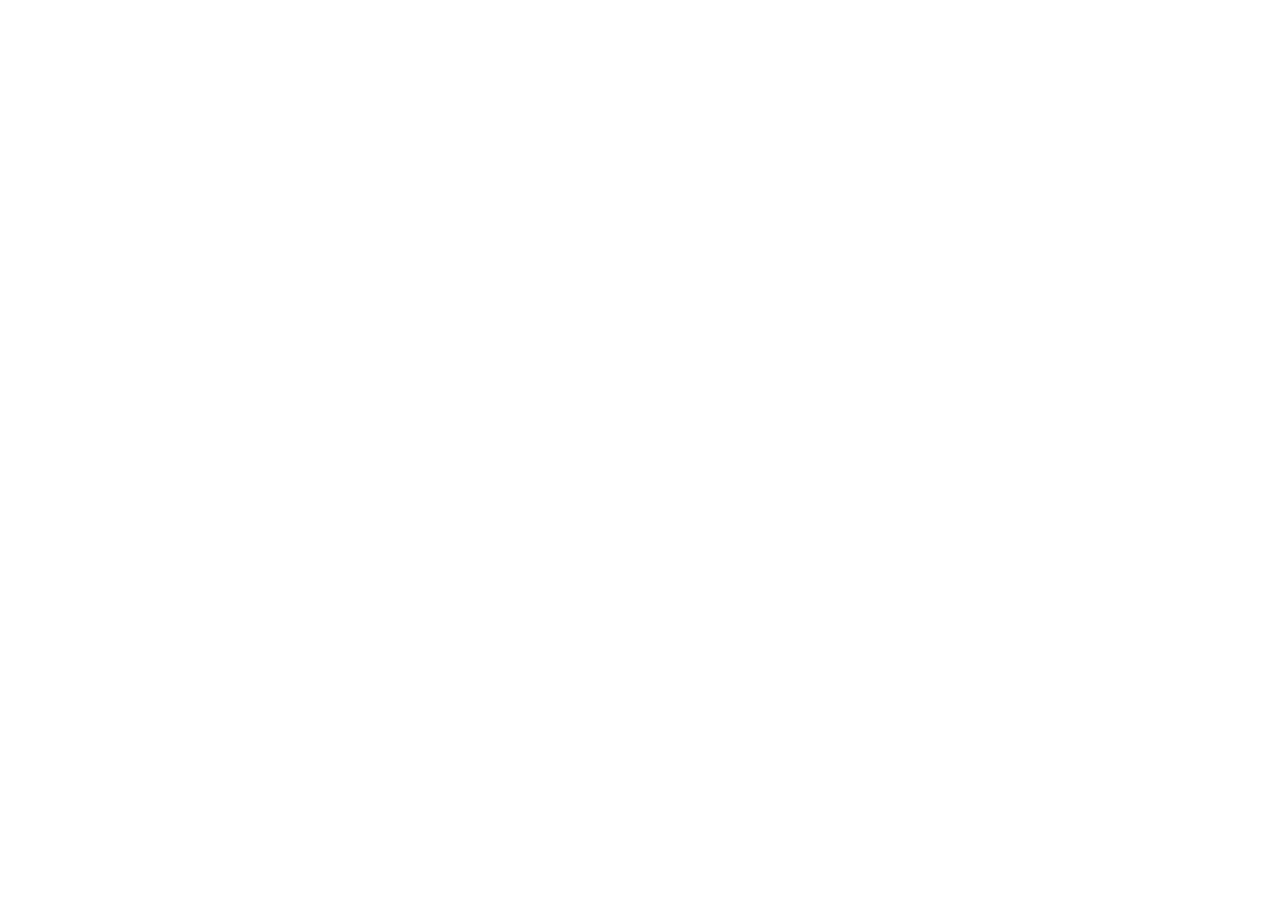
==== commit 0790faa0: "fix: expose research features and polish navigation" ====
--- a/enhanced.html
+++ b/enhanced.html
@@ -1,14 +1,2 @@
-<!doctype html><html lang="en"><head><meta charset="UTF-8"><meta name="viewport" content="width=device-width,initial-scale=1"><meta name="theme-color" content="#f4f4ef"><title>Synapse — Research Workspace</title><style>:root{--bg:#f4f4ef;--paper:#fff;--ink:#111311;--muted:#70766f;--line:#d8dcd4;--accent:#4558d8;--soft:#e7e9ff;--green:#18745b;--shadow:0 26px 70px #11131112}*{box-sizing:border-box}html{scroll-behavior:smooth}body{margin:0;background:var(--bg);color:var(--ink);font-family:Inter,system-ui,sans-serif}.wrap{width:min(1180px,calc(100% - 44px));margin:auto}.mono{font:700 10px ui-monospace,monospace;letter-spacing:.14em;text-transform:uppercase}.nav{height:76px;border-bottom:1px solid var(--line);display:flex;align-items:center;justify-content:space-between}.brand{font-weight:850;letter-spacing:.18em}.navlinks{display:flex;gap:28px;color:var(--muted);font-size:13px}.navbtn,.cta{border-radius:999px;padding:12px 16px;font-weight:750;cursor:pointer}.navbtn{background:transparent;border:1px solid var(--ink)}.cta{border:0;background:var(--ink);color:#fff}.hero{padding:84px 0 50px}.eyebrow{color:var(--accent)}h1{font-size:clamp(56px,8.5vw,108px);line-height:.88;letter-spacing:-.075em;margin:18px 0 25px;max-width:980px}.hero p{max-width:690px;color:var(--muted);font-size:17px;line-height:1.65}.hero-row{display:flex;justify-content:space-between;align-items:end;gap:24px}.signal{display:flex;gap:18px;flex-wrap:wrap;color:#7d837c;font-size:11px;margin-top:22px}.dot{width:5px;height:5px;background:var(--accent);border-radius:50%;display:inline-block;margin-right:6px}.window{background:#fff;border:1px solid var(--line);border-radius:24px;box-shadow:var(--shadow);overflow:hidden;margin:25px 0 90px}.bar{height:48px;border-bottom:1px solid var(--line);display:flex;justify-content:space-between;align-items:center;padding:0 17px;color:#858b85}.live{color:var(--green)}.workspace{display:grid;grid-template-columns:1fr 330px}.graph{min-height:560px;position:relative;overflow:hidden;background-image:linear-gradient(#11131108 1px,transparent 1px),linear-gradient(90deg,#11131108 1px,transparent 1px);background-size:38px 38px}.node{position:absolute;transform:translate(-50%,-50%);background:#fff;border:1px solid #cdd2cb;border-radius:15px;padding:10px 13px;box-shadow:0 9px 24px #1113110d;cursor:pointer;transition:.25s}.node:hover,.node.active{border-color:var(--accent);box-shadow:0 0 0 5px var(--soft),0 12px 28px #11131118;transform:translate(-50%,-50%) scale(1.03)}.node b{display:block;font-size:12px}.node small{font-size:9px;color:#8a918a}.n1{left:50%;top:43%}.n2{left:25%;top:24%}.n3{left:24%;top:67%}.n4{left:76%;top:23%}.n5{left:80%;top:65%}.n6{left:50%;top:79%}.n7{left:68%;top:45%}.side{border-left:1px solid var(--line);padding:25px;display:flex;flex-direction:column}.side h2{font-size:32px;letter-spacing:-.05em;margin:9px 0}.muted{color:var(--muted);font-size:13px;line-height:1.6}.stats{display:grid;grid-template-columns:repeat(3,1fr);gap:7px;margin:20px 0}.stat{border:1px solid var(--line);border-radius:12px;padding:12px}.stat b{font-size:19px}.stat small{display:block;color:#8a908a;font-size:9px}.list{display:grid;gap:7px;margin-top:10px}.chip,.paper{border:1px solid var(--line);border-radius:10px;background:#fff;padding:10px;font-size:11px;cursor:pointer;text-align:left}.chip:hover,.paper:hover{border-color:var(--accent)}.side-actions{margin-top:auto;padding-top:18px}.section{padding:105px 0;border-top:1px solid var(--line)}.grid2{display:grid;grid-template-columns:.7fr 1.3fr;gap:70px}.title{font-size:clamp(40px,5.5vw,68px);line-height:.95;letter-spacing:-.06em;margin:13px 0 18px}.dark{background:#151816;color:#fff;border-radius:22px;padding:28px}.dark p{color:#b9beb8;line-height:1.6;font-size:13px}.dark h3{font-size:26px;letter-spacing:-.04em;margin:30px 0 10px}.tags{display:flex;gap:7px;flex-wrap:wrap;margin-top:18px}.tag{border:1px solid #ffffff24;background:#ffffff08;padding:7px 9px;border-radius:999px;font-size:10px}.result{display:none;border-top:1px solid #ffffff20;margin-top:18px;padding-top:15px}.result.show{display:block}.timeline{display:grid;grid-template-columns:repeat(5,1fr);margin-top:42px;border-top:1px solid var(--line)}.year{padding:19px 14px 14px;border:0;border-right:1px solid var(--line);background:transparent;cursor:pointer;min-height:145px;text-align:left}.year:first-child{border-left:1px solid var(--line)}.year.active,.year:hover{background:#fff}.year strong{font-size:18px}.year span{display:block;font-size:10px;color:#8a908a;margin-top:8px}.year p{font-size:12px;color:var(--muted);line-height:1.5;margin:12px 0 0}.reading{display:grid;grid-template-columns:1fr 1fr;gap:50px}.path{margin-top:30px;border-left:1px solid var(--line)}.book{position:relative;margin-left:25px;padding:0 0 27px 22px}.book:before{content:"";position:absolute;left:-30px;top:3px;width:9px;height:9px;border-radius:50%;background:var(--accent);box-shadow:0 0 0 5px var(--soft)}.book h3{font-size:17px;margin:0 0 5px}.book p{margin:0;color:var(--muted);font-size:12px;line-height:1.5}.compare{display:grid;grid-template-columns:.85fr 1.15fr;gap:50px}.compare-panel{background:#fff;border:1px solid var(--line);border-radius:20px;padding:25px}.compare-panel h3{font-size:24px;letter-spacing:-.04em;margin:7px 0 6px}.compare-meta{display:flex;gap:7px;flex-wrap:wrap;margin:0 0 18px}.compare-meta span{border:1px solid var(--line);background:#fafaf7;padding:6px 8px;border-radius:999px;font-size:9px;color:#6f766f}.rows{border-top:1px solid var(--line)}.row{display:grid;grid-template-columns:90px 1fr 1fr;gap:15px;padding:13px 0;border-bottom:1px solid var(--line);font-size:11px}.row span:first-child{color:#8a908a}.cards{display:grid;grid-template-columns:repeat(3,1fr);gap:12px;margin-top:32px}.card{background:#fff;border:1px solid var(--line);border-radius:18px;padding:24px;min-height:190px;transition:.2s}.card:hover{transform:translateY(-4px);box-shadow:0 18px 38px #1113110d}.icon{width:34px;height:34px;border:1px solid var(--line);border-radius:10px;display:grid;place-items:center;color:var(--accent)}.card h3{margin:26px 0 8px;font-size:18px}.card p{color:var(--muted);font-size:12px;line-height:1.6;margin:0}.final{padding:110px 0}.finalbox{text-align:center;background:#fff;border:1px solid var(--ink);border-radius:24px;padding:60px 20px}.finalbox h2{font-size:clamp(44px,6vw,78px);line-height:.93;letter-spacing:-.065em;margin:14px auto 20px;max-width:840px}.finalbox p{max-width:520px;margin:0 auto 25px;color:var(--muted);font-size:13px;line-height:1.6}.footer{border-top:1px solid var(--line);padding:27px 0 42px;color:#7d837c;font-size:10px;display:flex;justify-content:space-between}.toast{position:fixed;left:50%;bottom:22px;transform:translate(-50%,20px);opacity:0;background:#111;color:#fff;padding:11px 15px;border-radius:999px;font-size:11px;transition:.2s}.toast.show{opacity:1;transform:translate(-50%,0)}@media(max-width:800px){.wrap{width:min(100% - 28px,1180px)}.nav{height:65px}.navlinks{display:none}.hero{padding:60px 0 40px}.hero-row{display:block}.hero p{font-size:15px}.cta{margin-top:20px}.workspace{grid-template-columns:1fr}.graph{min-height:430px}.side{border-left:0;border-top:1px solid var(--line)}.grid2,.reading,.compare{grid-template-columns:1fr;gap:35px}.timeline{display:block}.year{border-left:1px solid var(--line);border-bottom:1px solid var(--line);border-right:1px solid var(--line);min-height:auto;width:100%}.cards{grid-template-columns:1fr}.section{padding:75px 0}.final{padding:75px 0}.footer{display:block}.footer span{display:block;margin-top:9px}.node{padding:8px 9px}.node b{font-size:9px}.node small{font-size:7px}.row{grid-template-columns:70px 1fr 1fr;font-size:10px}}</style></head><body>
-<header class="wrap nav"><a class="brand" href="#top">SYNAPSE</a><nav class="navlinks"><a href="#workspace">Workspace</a><a href="#timeline">Timeline</a><a href="#gaps">Research gaps</a><a href="#start">Start here</a></nav><button class="navbtn" onclick="jump('workspace')">Open demo →</button></header>
-<main><section class="wrap hero"><div class="mono eyebrow">AI research workspace</div><h1>See the field.<br><em style="color:var(--accent);font-style:normal">Not just the papers.</em></h1><div class="hero-row"><p>Synapse turns a research collection into an explorable map of concepts, methods, findings, and open questions — helping you understand how a field fits together before you dive deeper.</p><button class="cta" onclick="jump('workspace')">Explore the field <span>↘</span></button></div><div class="signal"><span><i class="dot"></i>Papers → concepts</span><span><i class="dot"></i>Connections → evidence</span><span><i class="dot"></i>Evidence → questions</span></div></section>
-<section class="wrap window" id="workspace"><div class="bar mono"><span>SYNAPSE / FIELD MAP</span><span class="live">● DEMO WORKSPACE · 12 PAPERS</span></div><div class="workspace"><div class="graph"><button class="node n1 active" data-k="attention"><b>Attention</b><small>8 papers</small></button><button class="node n2" data-k="transformers"><b>Transformers</b><small>5 papers</small></button><button class="node n3" data-k="vision"><b>Vision Transformers</b><small>4 papers</small></button><button class="node n4" data-k="scaling"><b>Scaling</b><small>6 papers</small></button><button class="node n5" data-k="long"><b>Long Context</b><small>3 papers</small></button><button class="node n6" data-k="efficient"><b>Efficient Attention</b><small>5 papers</small></button><button class="node n7" data-k="retrieval"><b>Retrieval</b><small>3 papers</small></button></div><aside class="side"><div class="mono label">Selected concept</div><h2 id="stitle">Attention</h2><p class="muted" id="sdesc">A mechanism for selectively weighting information when building contextual representations.</p><div class="stats"><div class="stat"><b id="sp">8</b><small>PAPERS</small></div><div class="stat"><b id="sm">3</b><small>METHODS</small></div><div class="stat"><b id="sq">2</b><small>OPEN Qs</small></div></div><div class="mono label">Connected ideas</div><div class="list" id="chips"><button class="chip">Context length ↗</button><button class="chip">Compute cost ↗</button><button class="chip">Self-supervision ↗</button></div><div class="side-actions"><button class="cta" style="width:100%" onclick="jump('gaps')">Investigate a gap ↗</button></div></aside></div></section>
-<section class="section" id="gaps"><div class="wrap grid2"><div><div class="mono eyebrow">The missing layer</div><h2 class="title">From connections to <em style="color:var(--accent);font-style:normal">gaps.</em></h2><p class="copy">Synapse treats a research gap as an investigation lead, not a claim of novelty. It surfaces under-connected combinations and shows the evidence trail behind them.</p></div><div class="dark"><div class="mono" style="color:#aeb5ad">GAP DETECTOR <span style="color:#8ea1ff;float:right">DEMO INFERENCE</span></div><h3>What happens when long-context efficiency meets retrieval-heavy workloads?</h3><p>Two dense areas of the demo collection optimize different parts of the problem. Their intersection is less represented in this demo workspace.</p><div class="tags"><span class="tag">Efficient Attention</span><span class="tag">Long Context</span><span class="tag">Retrieval</span></div><button class="cta" style="margin-top:22px;background:#fff;color:#111" onclick="revealGap()">Show evidence trail →</button><div class="result" id="gapResult"><strong style="color:#9ba9ff">Evidence trail</strong><p>3 connected concepts → 5 methods → 7 demo papers.</p></div></div></div></section>
-<section class="section" id="timeline"><div class="wrap"><div class="mono eyebrow">Field evolution</div><h2 class="title">See how the field changed.</h2><p class="copy">A timeline turns the same research map into a story of how ideas emerged, converged, and expanded.</p><div class="timeline"><button class="year active" data-year="2017"><strong>2017</strong><span>FOUNDATION</span><p>Attention becomes a central sequence-modeling idea.</p></button><button class="year" data-year="2019"><strong>2019</strong><span>REPRESENTATION</span><p>Transformer-based representations expand across NLP.</p></button><button class="year" data-year="2021"><strong>2021</strong><span>VISION</span><p>Attention-first architectures move into visual tasks.</p></button><button class="year" data-year="2023"><strong>2023</strong><span>CONTEXT</span><p>Long-context and retrieval methods reshape system design.</p></button><button class="year" data-year="2025"><strong>2025</strong><span>OPEN QUESTIONS</span><p>Efficiency, context, and retrieval start to collide.</p></button></div><p id="timelineNote" class="copy" style="margin-top:20px">Selected: 2017 — foundation of the attention thread in this demo.</p></div></section>
-<section class="section" id="start"><div class="wrap reading"><div><div class="mono eyebrow">New to the field?</div><h2 class="title">Start here.</h2><p class="copy">Instead of opening twelve PDFs at once, Synapse can suggest a compact reading path through the field's major ideas.</p></div><div class="path"><article class="book"><div class="mono" style="color:var(--accent)">01 · FOUNDATION</div><h3>Understand attention</h3><p>Start with the core mechanism that connects the rest of the map.</p></article><article class="book"><div class="mono" style="color:var(--accent)">02 · SCALE</div><h3>Follow the transformer</h3><p>See how the core idea becomes a reusable architecture.</p></article><article class="book"><div class="mono" style="color:var(--accent)">03 · CONSTRAINT</div><h3>Study long context</h3><p>Understand the computational trade-offs that shaped later work.</p></article><article class="book"><div class="mono" style="color:var(--accent)">04 · QUESTION</div><h3>Investigate the gap</h3><p>Finish with the tension surfaced by the current demo collection.</p></article></div></div></section>
-<section class="section" id="compare"><div class="wrap compare"><div><div class="mono eyebrow">Side-by-side thinking</div><h2 class="title">Compare approaches, not just PDFs.</h2><p class="copy">Pick a research pairing. The comparison panel updates the actual rows, trade-offs, and open question — not just the heading.</p><div class="list" style="margin-top:25px"><button class="paper selected" data-compare="attention-retrieval"><b>Efficient attention × Retrieval</b><small>Efficiency vs targeted context</small></button><button class="paper" data-compare="long-retrieval"><b>Long context × Retrieval</b><small>Window size vs relevance</small></button><button class="paper" data-compare="attention-long"><b>Efficient attention × Long context</b><small>Compute vs usable context</small></button></div></div><div class="compare-panel"><div class="mono label">DEMO COMPARISON</div><h3 id="compareTitle">Efficient attention × Retrieval</h3><div class="compare-meta" id="compareMeta"><span>TRADE-OFF · COMPUTE</span><span>QUESTION · LONG CONTEXT</span></div><div class="rows" id="compareRows"><div class="row"><span>Focus</span><span>Reduce attention cost</span><span>Fetch relevant context</span></div><div class="row"><span>Strength</span><span>Longer sequences</span><span>Targeted information</span></div><div class="row"><span>Tension</span><span>May simplify access</span><span>May add retrieval overhead</span></div><div class="row"><span>Question</span><span>How does it behave with retrieval?</span><span>How does retrieval behave under long context?</span></div></div></div></div></section>
-<section class="wrap final"><div class="finalbox"><div class="mono eyebrow">Explore your field differently</div><h2>Start with the papers.<br>Find the connections.</h2><p>Synapse is designed to make research relationships visible — and turn those relationships into better questions.</p><button class="cta" onclick="jump('workspace')">Explore the workspace <span>↗</span></button></div></section></main>
-<footer class="wrap footer"><strong>SYNAPSE</strong><span>Concept demo · Built for the Acdyon frontend assessment</span></footer><div class="toast" id="toast">Ready.</div>
-<script>const info={attention:['Attention','A mechanism for selectively weighting information when building contextual representations.',8,3,2,['Self-supervision','Context length','Compute cost']],transformers:['Transformers','An architecture built around attention that enables highly parallel sequence modeling.',5,4,1,['Attention','Scaling','Pretraining']],vision:['Vision Transformers','Transformer-based visual representations that treat image regions as a sequence of tokens.',4,3,2,['Patch embeddings','Attention','Image classification']],scaling:['Scaling','The relationship between model size, data, compute, and capability as systems grow.',6,2,1,['Compute','Data quality','Emergent behavior']],long:['Long Context','Methods for extending useful context windows while managing memory and computational cost.',3,4,2,['Attention cost','Retrieval','Position encoding']],efficient:['Efficient Attention','Approaches that reduce the computational or memory cost of attention for larger sequences.',5,6,2,['Sparse attention','Linear attention','Long context']],retrieval:['Retrieval','Methods that bring relevant external information into a model at inference time.',3,3,1,['Relevance','Long context','Memory']]};document.querySelectorAll('.node').forEach(n=>n.onclick=()=>{document.querySelectorAll('.node').forEach(x=>x.classList.remove('active'));n.classList.add('active');const d=info[n.dataset.k];stitle.textContent=d[0];sdesc.textContent=d[1];sp.textContent=d[2];sm.textContent=d[3];sq.textContent=d[4];chips.innerHTML=d[5].map(x=>`<button class="chip">${x} ↗</button>`).join('');});const comparison={
-'attention-retrieval':{title:'Efficient attention × Retrieval',meta:['TRADE-OFF · COMPUTE','QUESTION · LONG CONTEXT'],rows:[['Focus','Reduce attention cost','Fetch relevant context'],['Strength','Longer sequences','Targeted information'],['Tension','May simplify access','May add retrieval overhead'],['Question','How does it behave with retrieval?','How does retrieval behave under long context?']]},
-'long-retrieval':{title:'Long context × Retrieval',meta:['TRADE-OFF · WINDOW SIZE','QUESTION · RELEVANCE'],rows:[['Focus','Increase usable context','Retrieve only relevant context'],['Strength','More information in-window','Less irrelevant context'],['Tension','Higher memory / compute cost','Added retrieval latency'],['Question','When is full context better than retrieval?','How much retrieval helps as context grows?']]},
-'attention-long':{title:'Efficient attention × Long context',meta:['TRADE-OFF · EFFICIENCY','QUESTION · SCALE'],rows:[['Focus','Lower attention complexity','Expand the context window'],['Strength','Better computational scaling','More information available'],['Tension','Approximation may change behavior','Longer windows increase system cost'],['Question','What efficiency holds at extreme context lengths?','Which workloads benefit most from longer windows?']]}};document.querySelectorAll('[data-compare]').forEach(b=>b.onclick=()=>{document.querySelectorAll('[data-compare]').forEach(x=>x.classList.remove('selected'));b.classList.add('selected');const d=comparison[b.dataset.compare];compareTitle.textContent=d.title;compareMeta.innerHTML=d.meta.map(x=>`<span>${x}</span>`).join('');compareRows.innerHTML=d.rows.map(r=>`<div class="row"><span>${r[0]}</span><span>${r[1]}</span><span>${r[2]}</span></div>`).join('');toast.textContent='Comparison updated.';toast.classList.add('show');setTimeout(()=>toast.classList.remove('show'),1600)});const timelineNotes={2017:'Selected: 2017 — foundation of the attention thread in this demo.',2019:'Selected: 2019 — transformer representations broaden the map.',2021:'Selected: 2021 — vision enters the attention-first branch.',2023:'Selected: 2023 — long context and retrieval become central design pressures.',2025:'Selected: 2025 — efficiency, context, and retrieval converge into open questions.'};document.querySelectorAll('.year').forEach(y=>y.onclick=()=>{document.querySelectorAll('.year').forEach(x=>x.classList.remove('active'));y.classList.add('active');timelineNote.textContent=timelineNotes[y.dataset.year]});function revealGap(){gapResult.classList.add('show');toast.textContent='Evidence trail revealed.';toast.classList.add('show');setTimeout(()=>toast.classList.remove('show'),1600)}function jump(id){document.getElementById(id).scrollIntoView({behavior:'smooth',block:'center'});toast.textContent='Opening workspace.';toast.classList.add('show');setTimeout(()=>toast.classList.remove('show'),1200)}</script></body></html>+<!doctype html><html lang="en"><head><meta charset="UTF-8"><meta name="viewport" content="width=device-width,initial-scale=1"><meta name="theme-color" content="#f4f4ef"><title>Synapse — Research Workspace</title><meta name="description" content="Synapse turns research collections into explorable maps, timelines, comparisons, and research-gap leads."><style>
+:root{--bg:#f4f4ef;--paper:#fff;--ink:#111311;--muted:#70766f;--line:#d
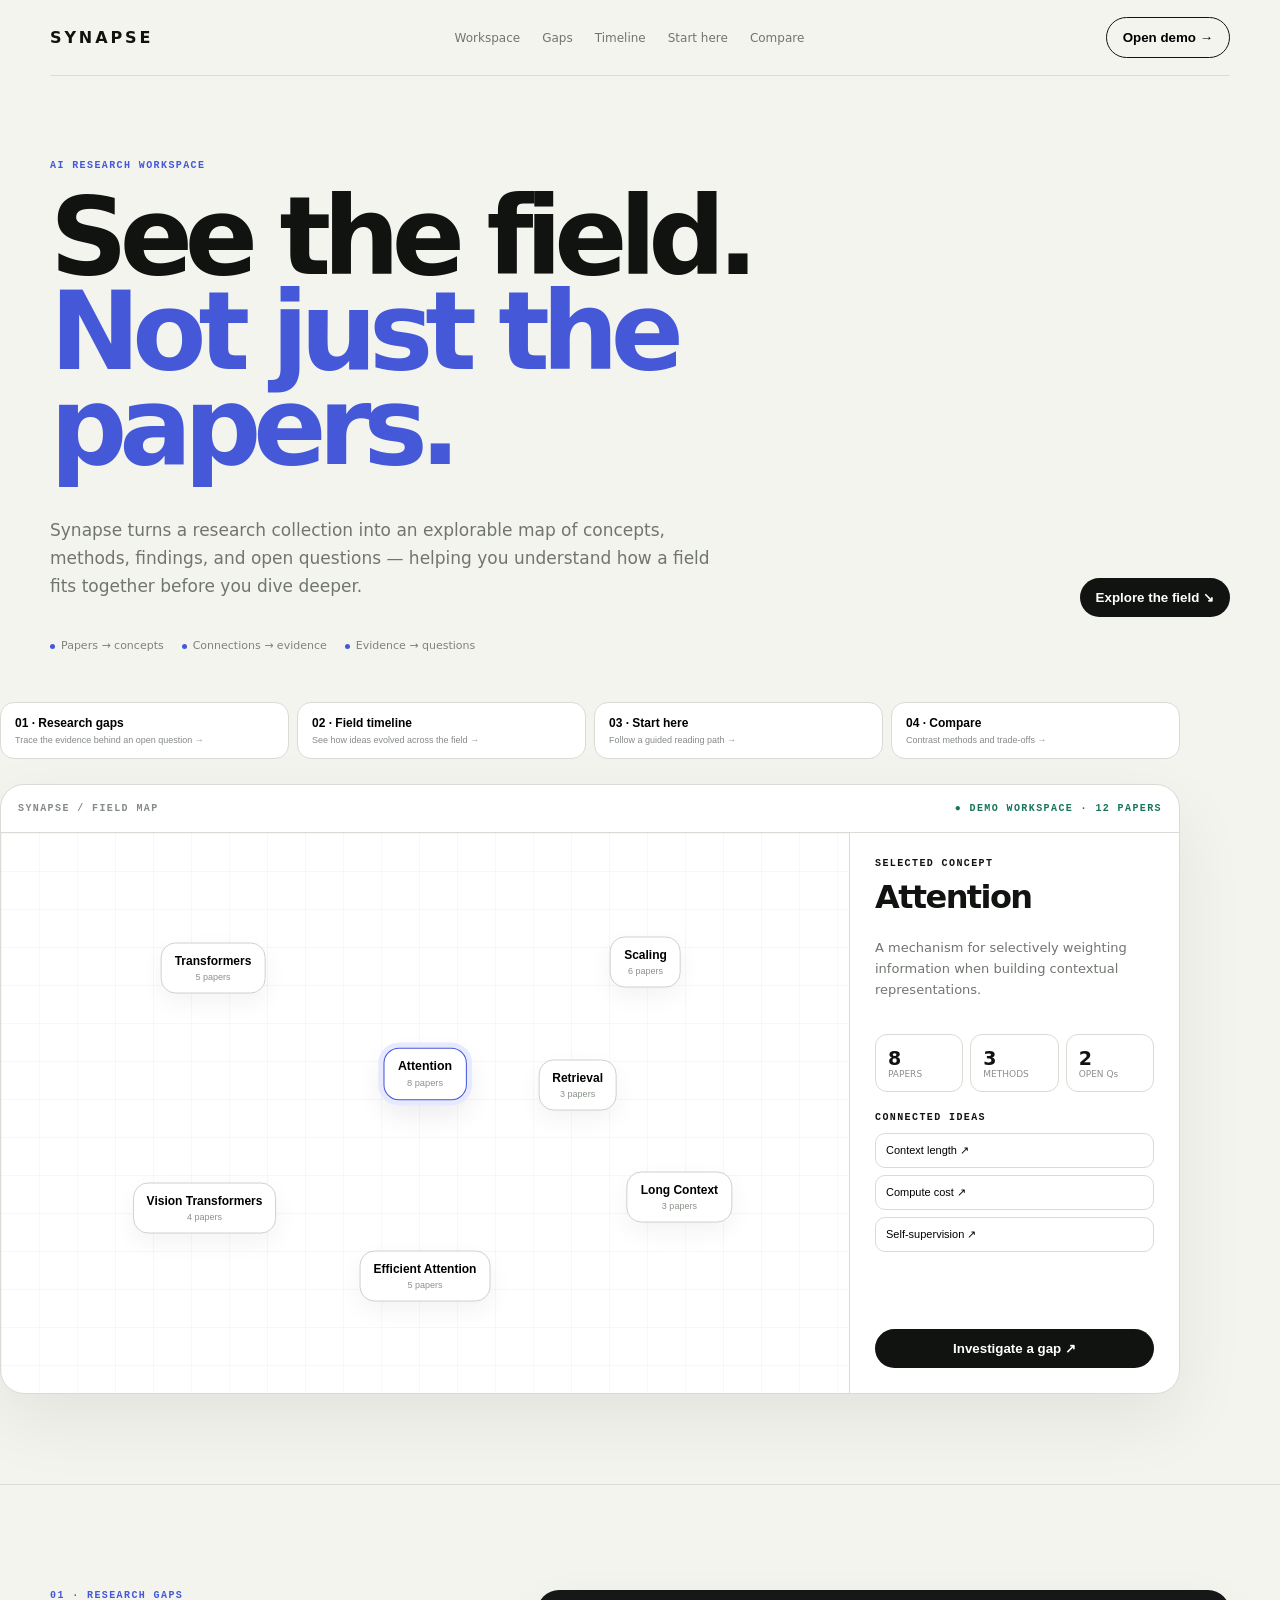
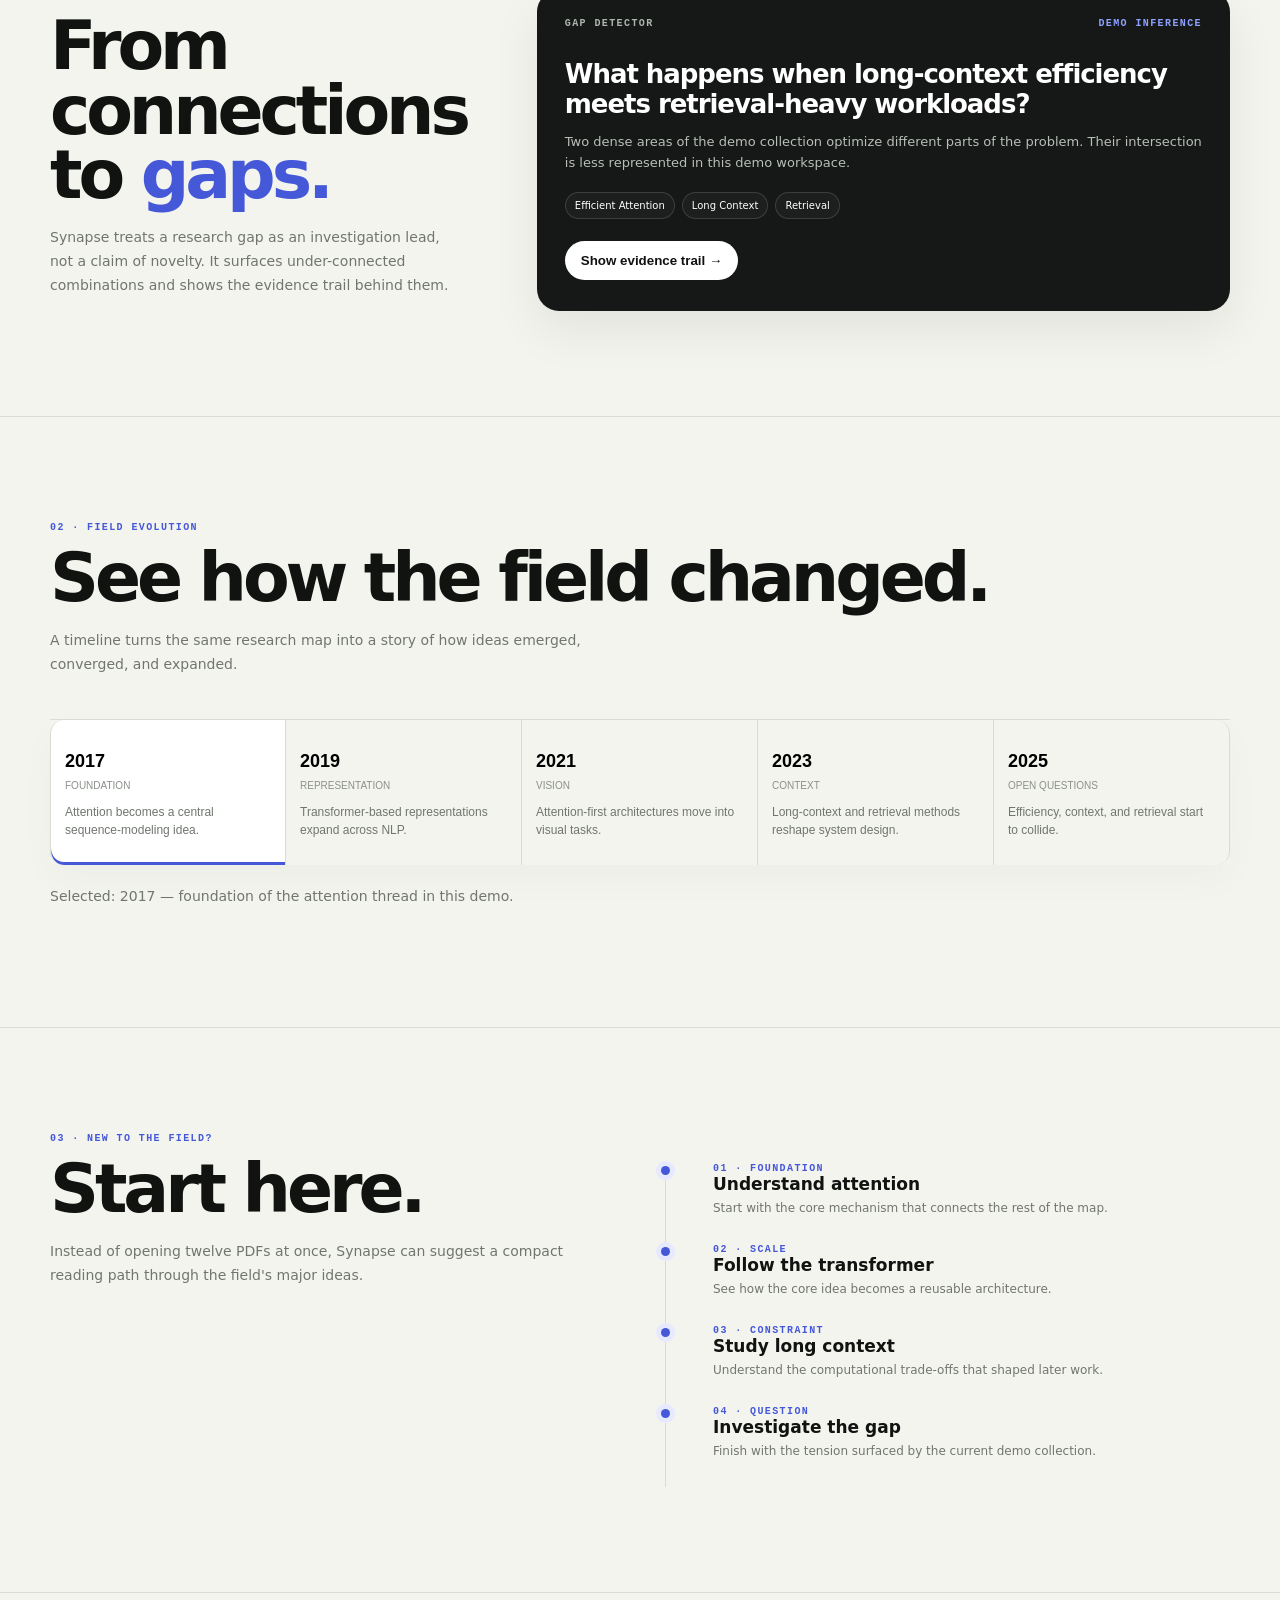
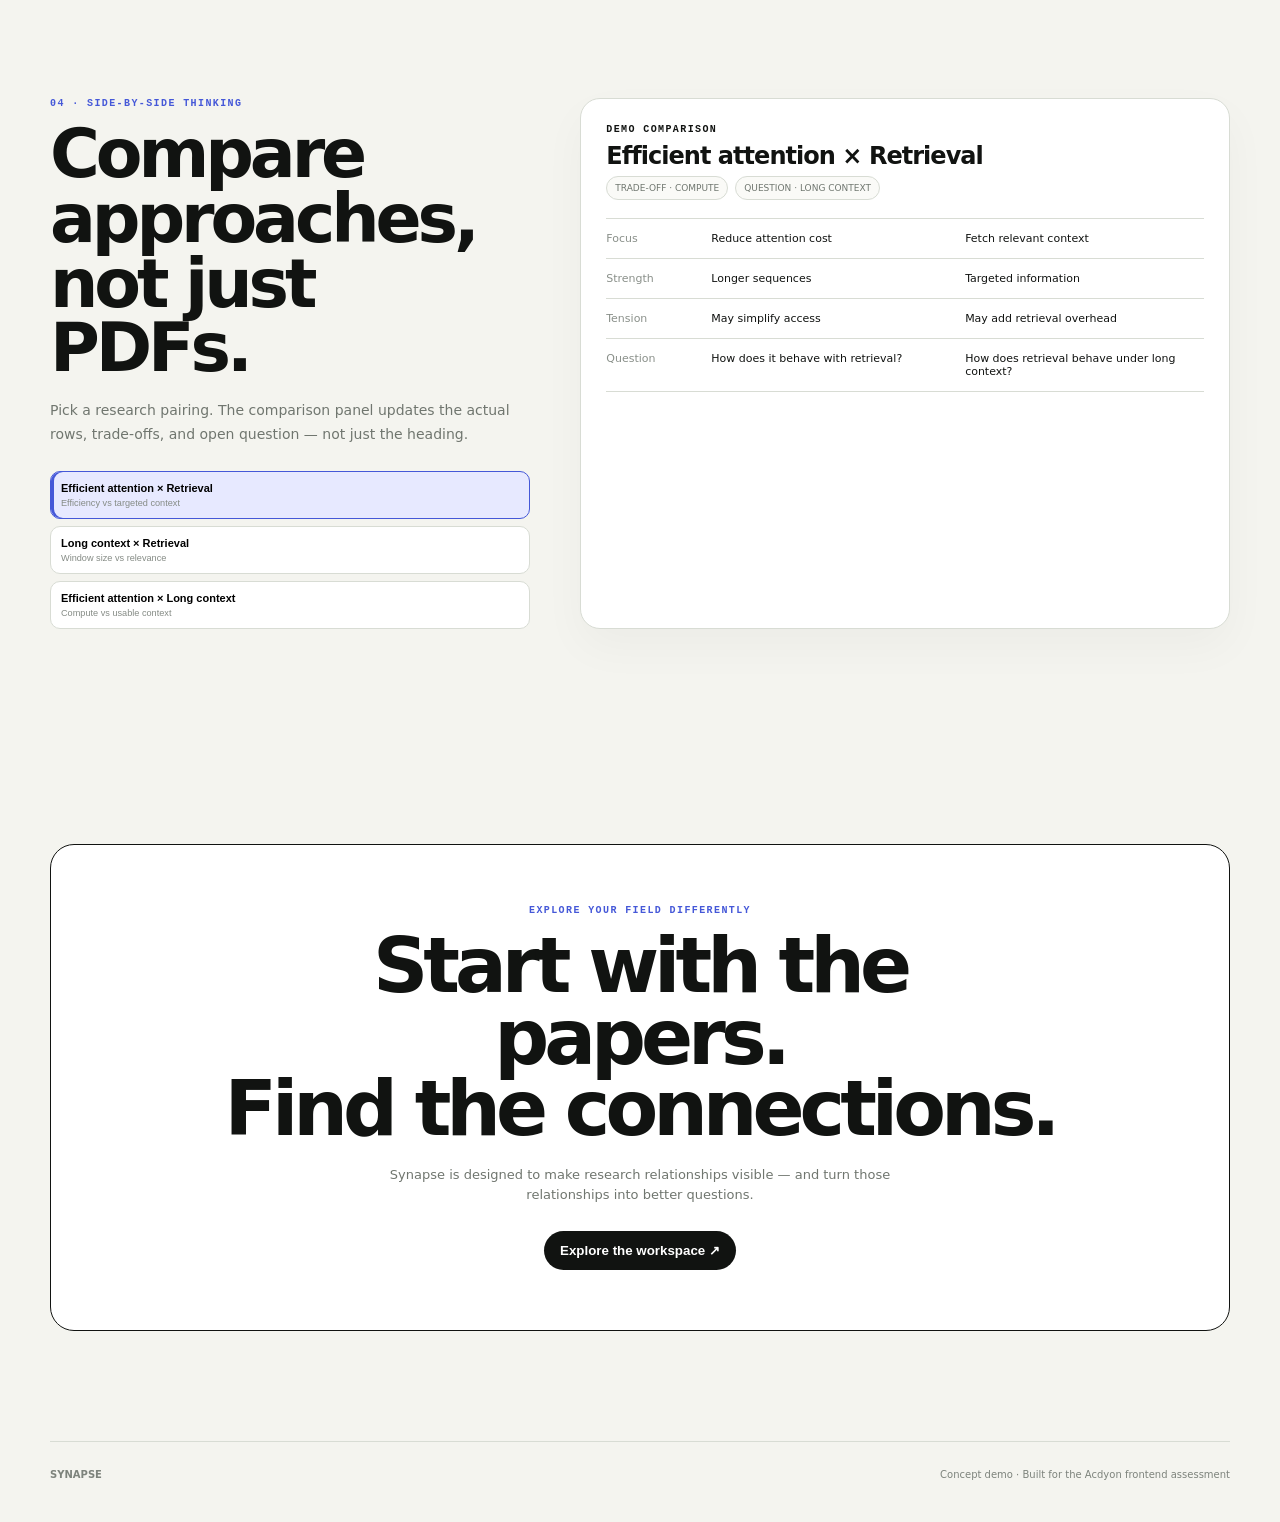
==== commit 6a048ebb: "fix: make all research features discoverable and polish ui" ====
--- a/enhanced.html
+++ b/enhanced.html
@@ -1,2 +1,12 @@
-<!doctype html><html lang="en"><head><meta charset="UTF-8"><meta name="viewport" content="width=device-width,initial-scale=1"><meta name="theme-color" content="#f4f4ef"><title>Synapse — Research Workspace</title><meta name="description" content="Synapse turns research collections into explorable maps, timelines, comparisons, and research-gap leads."><style>
-:root{--bg:#f4f4ef;--paper:#fff;--ink:#111311;--muted:#70766f;--line:#d+<!doctype html><html lang="en"><head><meta charset="UTF-8"><meta name="viewport" content="width=device-width,initial-scale=1"><meta name="theme-color" content="#f4f4ef"><title>Synapse — Research Workspace</title><style>:root{--bg:#f4f4ef;--paper:#fff;--ink:#111311;--muted:#70766f;--line:#d8dcd4;--accent:#4558d8;--soft:#e7e9ff;--green:#18745b;--shadow:0 26px 70px #11131112}*{box-sizing:border-box}html{scroll-behavior:smooth}body{margin:0;background:var(--bg);color:var(--ink);font-family:Inter,system-ui,sans-serif}.wrap{width:min(1180px,calc(100% - 44px));margin:auto}.mono{font:700 10px ui-monospace,monospace;letter-spacing:.14em;text-transform:uppercase}.nav{height:76px;border-bottom:1px solid var(--line);display:flex;align-items:center;justify-content:space-between;position:sticky;top:0;background:#f4f4efee;backdrop-filter:blur(14px);z-index:20}.brand{font-weight:850;letter-spacing:.18em;color:var(--ink);text-decoration:none}.navlinks{display:flex;gap:22px;color:var(--muted);font-size:12px}.navlinks a{color:inherit;text-decoration:none}.navlinks a:hover{color:var(--accent)}.navbtn,.cta{border-radius:999px;padding:12px 16px;font-weight:750;cursor:pointer}.navbtn{background:transparent;border:1px solid var(--ink)}.cta{border:0;background:var(--ink);color:#fff}.hero{padding:84px 0 42px}.eyebrow{color:var(--accent)}h1{font-size:clamp(56px,8.5vw,108px);line-height:.88;letter-spacing:-.075em;margin:18px 0 25px;max-width:980px}.hero p{max-width:690px;color:var(--muted);font-size:17px;line-height:1.65}.hero-row{display:flex;justify-content:space-between;align-items:end;gap:24px}.signal{display:flex;gap:18px;flex-wrap:wrap;color:#7d837c;font-size:11px;margin-top:22px}.dot{width:5px;height:5px;background:var(--accent);border-radius:50%;display:inline-block;margin-right:6px}.featurebar{display:grid;grid-template-columns:repeat(4,1fr);gap:8px;margin:8px 0 25px}.feature{border:1px solid var(--line);background:#fff;border-radius:14px;padding:13px 14px;text-align:left;cursor:pointer;transition:.2s}.feature:hover{border-color:var(--accent);transform:translateY(-2px);box-shadow:0 10px 25px #1113110b}.feature b{display:block;font-size:12px}.feature span{display:block;color:#858b85;font-size:9px;margin-top:5px}.window{background:#fff;border:1px solid var(--line);border-radius:24px;box-shadow:var(--shadow);overflow:hidden;margin:0 0 90px}.bar{height:48px;border-bottom:1px solid var(--line);display:flex;justify-content:space-between;align-items:center;padding:0 17px;color:#858b85}.live{color:var(--green)}.workspace{display:grid;grid-template-columns:1fr 330px}.graph{min-height:560px;position:relative;overflow:hidden;background-image:linear-gradient(#11131108 1px,transparent 1px),linear-gradient(90deg,#11131108 1px,transparent 1px);background-size:38px 38px}.node{position:absolute;transform:translate(-50%,-50%);background:#fff;border:1px solid #cdd2cb;border-radius:15px;padding:10px 13px;box-shadow:0 9px 24px #1113110d;cursor:pointer;transition:.25s}.node:hover,.node.active{border-color:var(--accent);box-shadow:0 0 0 5px var(--soft),0 12px 28px #11131118;transform:translate(-50%,-50%) scale(1.03)}.node b{display:block;font-size:12px}.node small{font-size:9px;color:#8a918a}.n1{left:50%;top:43%}.n2{left:25%;top:24%}.n3{left:24%;top:67%}.n4{left:76%;top:23%}.n5{left:80%;top:65%}.n6{left:50%;top:79%}.n7{left:68%;top:45%}.side{border-left:1px solid var(--line);padding:25px;display:flex;flex-direction:column}.side h2{font-size:32px;letter-spacing:-.05em;margin:9px 0}.muted{color:var(--muted);font-size:13px;line-height:1.6}.stats{display:grid;grid-template-columns:repeat(3,1fr);gap:7px;margin:20px 0}.stat{border:1px solid var(--line);border-radius:12px;padding:12px}.stat b{font-size:19px}.stat small{display:block;color:#8a908a;font-size:9px}.list{display:grid;gap:7px;margin-top:10px}.chip,.paper{border:1px solid var(--line);border-radius:10px;background:#fff;padding:10px;font-size:11px;cursor:pointer;text-align:left}.chip:hover,.paper:hover{border-color:var(--accent)}.paper.selected{border-color:var(--accent);background:var(--soft);box-shadow:inset 3px 0 var(--accent)}.paper small{display:block;color:#858b85;margin-top:4px}.side-actions{margin-top:auto;padding-top:18px}.section{padding:105px 0;border-top:1px solid var(--line)}.grid2{display:grid;grid-template-columns:.7fr 1.3fr;gap:70px}.title{font-size:clamp(40px,5.5vw,68px);line-height:.95;letter-spacing:-.06em;margin:13px 0 18px}.copy{color:var(--muted);font-size:14px;line-height:1.7;max-width:600px}.dark{background:#151816;color:#fff;border-radius:22px;padding:28px;box-shadow:0 20px 50px #11131112}.dark p{color:#b9beb8;line-height:1.6;font-size:13px}.dark h3{font-size:26px;letter-spacing:-.04em;margin:30px 0 10px}.tags{display:flex;gap:7px;flex-wrap:wrap;margin-top:18px}.tag{border:1px solid #ffffff24;background:#ffffff08;padding:7px 9px;border-radius:999px;font-size:10px}.result{display:none;border-top:1px solid #ffffff20;margin-top:18px;padding-top:15px}.result.show{display:block}.timeline{display:grid;grid-template-columns:repeat(5,1fr);margin-top:42px;border-top:1px solid var(--line);box-shadow:0 14px 35px #11131107}.year{padding:19px 14px 14px;border:0;border-right:1px solid var(--line);background:transparent;cursor:pointer;min-height:145px;text-align:left;transition:.2s}.year:first-child{border-left:1px solid var(--line);border-radius:14px 0 0 14px}.year:last-child{border-radius:0 14px 14px 0}.year.active,.year:hover{background:#fff}.year.active{box-shadow:inset 0 -3px var(--accent)}.year strong{font-size:18px}.year span{display:block;font-size:10px;color:#8a908a;margin-top:8px}.year p{font-size:12px;color:var(--muted);line-height:1.5;margin:12px 0 0}.reading{display:grid;grid-template-columns:1fr 1fr;gap:50px}.path{margin-top:30px;border-left:1px solid var(--line)}.book{position:relative;margin-left:25px;padding:0 0 27px 22px}.book:before{content:"";position:absolute;left:-30px;top:3px;width:9px;height:9px;border-radius:50%;background:var(--accent);box-shadow:0 0 0 5px var(--soft)}.book h3{font-size:17px;margin:0 0 5px}.book p{margin:0;color:var(--muted);font-size:12px;line-height:1.5}.compare{display:grid;grid-template-columns:.85fr 1.15fr;gap:50px}.compare-panel{background:#fff;border:1px solid var(--line);border-radius:20px;padding:25px;box-shadow:0 18px 45px #11131109}.compare-panel h3{font-size:24px;letter-spacing:-.04em;margin:7px 0 6px}.compare-meta{display:flex;gap:7px;flex-wrap:wrap;margin:0 0 18px}.compare-meta span{border:1px solid var(--line);background:#fafaf7;padding:6px 8px;border-radius:999px;font-size:9px;color:#6f766f}.rows{border-top:1px solid var(--line)}.row{display:grid;grid-template-columns:90px 1fr 1fr;gap:15px;padding:13px 0;border-bottom:1px solid var(--line);font-size:11px}.row span:first-child{color:#8a908a}.final{padding:110px 0}.finalbox{text-align:center;background:#fff;border:1px solid var(--ink);border-radius:24px;padding:60px 20px}.finalbox h2{font-size:clamp(44px,6vw,78px);line-height:.93;letter-spacing:-.065em;margin:14px auto 20px;max-width:840px}.finalbox p{max-width:520px;margin:0 auto 25px;color:var(--muted);font-size:13px;line-height:1.6}.footer{border-top:1px solid var(--line);padding:27px 0 42px;color:#7d837c;font-size:10px;display:flex;justify-content:space-between}.toast{position:fixed;left:50%;bottom:22px;transform:translate(-50%,20px);opacity:0;background:#111;color:#fff;padding:11px 15px;border-radius:999px;font-size:11px;transition:.2s;z-index:50}.toast.show{opacity:1;transform:translate(-50%,0)}@media(max-width:800px){.wrap{width:min(100% - 28px,1180px)}.nav{height:65px}.navlinks{display:none}.hero{padding:60px 0 35px}.hero-row{display:block}.hero p{font-size:15px}.cta{margin-top:20px}.featurebar{grid-template-columns:repeat(2,1fr);margin-bottom:22px}.feature{padding:12px}.workspace{grid-template-columns:1fr}.graph{min-height:430px}.side{border-left:0;border-top:1px solid var(--line)}.grid2,.reading,.compare{grid-template-columns:1fr;gap:35px}.timeline{display:block;box-shadow:none}.year,.year:first-child,.year:last-child{border-left:1px solid var(--line);border-bottom:1px solid var(--line);border-right:1px solid var(--line);border-radius:0;min-height:auto;width:100%}.cards{grid-template-columns:1fr}.section{padding:75px 0}.final{padding:75px 0}.footer{display:block}.footer span{display:block;margin-top:9px}.node{padding:8px 9px}.node b{font-size:9px}.node small{font-size:7px}.row{grid-template-columns:70px 1fr 1fr;font-size:10px}.navbtn{padding:10px 12px}.title{font-size:46px}.dark h3{font-size:22px}}</style></head><body>
+<header class="wrap nav"><a class="brand" href="#top">SYNAPSE</a><nav class="navlinks"><a href="#workspace">Workspace</a><a href="#gaps">Gaps</a><a href="#timeline">Timeline</a><a href="#start">Start here</a><a href="#compare">Compare</a></nav><button class="navbtn" onclick="jump('workspace')">Open demo →</button></header>
+<main><section class="wrap hero"><div class="mono eyebrow">AI research workspace</div><h1>See the field.<br><em style="color:var(--accent);font-style:normal">Not just the papers.</em></h1><div class="hero-row"><p>Synapse turns a research collection into an explorable map of concepts, methods, findings, and open questions — helping you understand how a field fits together before you dive deeper.</p><button class="cta" onclick="jump('workspace')">Explore the field <span>↘</span></button></div><div class="signal"><span><i class="dot"></i>Papers → concepts</span><span><i class="dot"></i>Connections → evidence</span><span><i class="dot"></i>Evidence → questions</span></div></section>
+<section class="wrap featurebar"><button class="feature" onclick="jump('gaps')"><b>01 · Research gaps</b><span>Trace the evidence behind an open question →</span></button><button class="feature" onclick="jump('timeline')"><b>02 · Field timeline</b><span>See how ideas evolved across the field →</span></button><button class="feature" onclick="jump('start')"><b>03 · Start here</b><span>Follow a guided reading path →</span></button><button class="feature" onclick="jump('compare')"><b>04 · Compare</b><span>Contrast methods and trade-offs →</span></button></section>
+<section class="wrap window" id="workspace"><div class="bar mono"><span>SYNAPSE / FIELD MAP</span><span class="live">● DEMO WORKSPACE · 12 PAPERS</span></div><div class="workspace"><div class="graph"><button class="node n1 active" data-k="attention"><b>Attention</b><small>8 papers</small></button><button class="node n2" data-k="transformers"><b>Transformers</b><small>5 papers</small></button><button class="node n3" data-k="vision"><b>Vision Transformers</b><small>4 papers</small></button><button class="node n4" data-k="scaling"><b>Scaling</b><small>6 papers</small></button><button class="node n5" data-k="long"><b>Long Context</b><small>3 papers</small></button><button class="node n6" data-k="efficient"><b>Efficient Attention</b><small>5 papers</small></button><button class="node n7" data-k="retrieval"><b>Retrieval</b><small>3 papers</small></button></div><aside class="side"><div class="mono label">Selected concept</div><h2 id="stitle">Attention</h2><p class="muted" id="sdesc">A mechanism for selectively weighting information when building contextual representations.</p><div class="stats"><div class="stat"><b id="sp">8</b><small>PAPERS</small></div><div class="stat"><b id="sm">3</b><small>METHODS</small></div><div class="stat"><b id="sq">2</b><small>OPEN Qs</small></div></div><div class="mono label">Connected ideas</div><div class="list" id="chips"><button class="chip">Context length ↗</button><button class="chip">Compute cost ↗</button><button class="chip">Self-supervision ↗</button></div><div class="side-actions"><button class="cta" style="width:100%" onclick="jump('gaps')">Investigate a gap ↗</button></div></aside></div></section>
+<section class="section" id="gaps"><div class="wrap grid2"><div><div class="mono eyebrow">01 · Research gaps</div><h2 class="title">From connections to <em style="color:var(--accent);font-style:normal">gaps.</em></h2><p class="copy">Synapse treats a research gap as an investigation lead, not a claim of novelty. It surfaces under-connected combinations and shows the evidence trail behind them.</p></div><div class="dark"><div class="mono" style="color:#aeb5ad">GAP DETECTOR <span style="color:#8ea1ff;float:right">DEMO INFERENCE</span></div><h3>What happens when long-context efficiency meets retrieval-heavy workloads?</h3><p>Two dense areas of the demo collection optimize different parts of the problem. Their intersection is less represented in this demo workspace.</p><div class="tags"><span class="tag">Efficient Attention</span><span class="tag">Long Context</span><span class="tag">Retrieval</span></div><button class="cta" style="margin-top:22px;background:#fff;color:#111" onclick="revealGap()">Show evidence trail →</button><div class="result" id="gapResult"><strong style="color:#9ba9ff">Evidence trail</strong><p>3 connected concepts → 5 methods → 7 demo papers.</p></div></div></div></section>
+<section class="section" id="timeline"><div class="wrap"><div class="mono eyebrow">02 · Field evolution</div><h2 class="title">See how the field changed.</h2><p class="copy">A timeline turns the same research map into a story of how ideas emerged, converged, and expanded.</p><div class="timeline"><button class="year active" data-year="2017"><strong>2017</strong><span>FOUNDATION</span><p>Attention becomes a central sequence-modeling idea.</p></button><button class="year" data-year="2019"><strong>2019</strong><span>REPRESENTATION</span><p>Transformer-based representations expand across NLP.</p></button><button class="year" data-year="2021"><strong>2021</strong><span>VISION</span><p>Attention-first architectures move into visual tasks.</p></button><button class="year" data-year="2023"><strong>2023</strong><span>CONTEXT</span><p>Long-context and retrieval methods reshape system design.</p></button><button class="year" data-year="2025"><strong>2025</strong><span>OPEN QUESTIONS</span><p>Efficiency, context, and retrieval start to collide.</p></button></div><p id="timelineNote" class="copy" style="margin-top:20px">Selected: 2017 — foundation of the attention thread in this demo.</p></div></section>
+<section class="section" id="start"><div class="wrap reading"><div><div class="mono eyebrow">03 · New to the field?</div><h2 class="title">Start here.</h2><p class="copy">Instead of opening twelve PDFs at once, Synapse can suggest a compact reading path through the field's major ideas.</p></div><div class="path"><article class="book"><div class="mono" style="color:var(--accent)">01 · FOUNDATION</div><h3>Understand attention</h3><p>Start with the core mechanism that connects the rest of the map.</p></article><article class="book"><div class="mono" style="color:var(--accent)">02 · SCALE</div><h3>Follow the transformer</h3><p>See how the core idea becomes a reusable architecture.</p></article><article class="book"><div class="mono" style="color:var(--accent)">03 · CONSTRAINT</div><h3>Study long context</h3><p>Understand the computational trade-offs that shaped later work.</p></article><article class="book"><div class="mono" style="color:var(--accent)">04 · QUESTION</div><h3>Investigate the gap</h3><p>Finish with the tension surfaced by the current demo collection.</p></article></div></div></section>
+<section class="section" id="compare"><div class="wrap compare"><div><div class="mono eyebrow">04 · Side-by-side thinking</div><h2 class="title">Compare approaches, not just PDFs.</h2><p class="copy">Pick a research pairing. The comparison panel updates the actual rows, trade-offs, and open question — not just the heading.</p><div class="list" style="margin-top:25px"><button class="paper selected" data-compare="attention-retrieval"><b>Efficient attention × Retrieval</b><small>Efficiency vs targeted context</small></button><button class="paper" data-compare="long-retrieval"><b>Long context × Retrieval</b><small>Window size vs relevance</small></button><button class="paper" data-compare="attention-long"><b>Efficient attention × Long context</b><small>Compute vs usable context</small></button></div></div><div class="compare-panel"><div class="mono label">DEMO COMPARISON</div><h3 id="compareTitle">Efficient attention × Retrieval</h3><div class="compare-meta" id="compareMeta"><span>TRADE-OFF · COMPUTE</span><span>QUESTION · LONG CONTEXT</span></div><div class="rows" id="compareRows"><div class="row"><span>Focus</span><span>Reduce attention cost</span><span>Fetch relevant context</span></div><div class="row"><span>Strength</span><span>Longer sequences</span><span>Targeted information</span></div><div class="row"><span>Tension</span><span>May simplify access</span><span>May add retrieval overhead</span></div><div class="row"><span>Question</span><span>How does it behave with retrieval?</span><span>How does retrieval behave under long context?</span></div></div></div></div></section>
+<section class="wrap final"><div class="finalbox"><div class="mono eyebrow">Explore your field differently</div><h2>Start with the papers.<br>Find the connections.</h2><p>Synapse is designed to make research relationships visible — and turn those relationships into better questions.</p><button class="cta" onclick="jump('workspace')">Explore the workspace <span>↗</span></button></div></section></main>
+<footer class="wrap footer"><strong>SYNAPSE</strong><span>Concept demo · Built for the Acdyon frontend assessment</span></footer><div class="toast" id="toast">Ready.</div>
+<script>const info={attention:['Attention','A mechanism for selectively weighting information when building contextual representations.',8,3,2,['Self-supervision','Context length','Compute cost']],transformers:['Transformers','An architecture built around attention that enables highly parallel sequence modeling.',5,4,1,['Attention','Scaling','Pretraining']],vision:['Vision Transformers','Transformer-based visual representations that treat image regions as a sequence of tokens.',4,3,2,['Patch embeddings','Attention','Image classification']],scaling:['Scaling','The relationship between model size, data, compute, and capability as systems grow.',6,2,1,['Compute','Data quality','Emergent behavior']],long:['Long Context','Methods for extending useful context windows while managing memory and computational cost.',3,4,2,['Attention cost','Retrieval','Position encoding']],efficient:['Efficient Attention','Approaches that reduce the computational or memory cost of attention for larger sequences.',5,6,2,['Sparse attention','Linear attention','Long context']],retrieval:['Retrieval','Methods that bring relevant external information into a model at inference time.',3,3,1,['Relevance','Long context','Memory']]};document.querySelectorAll('.node').forEach(n=>n.onclick=()=>{document.querySelectorAll('.node').forEach(x=>x.classList.remove('active'));n.classList.add('active');const d=info[n.dataset.k];stitle.textContent=d[0];sdesc.textContent=d[1];sp.textContent=d[2];sm.textContent=d[3];sq.textContent=d[4];chips.innerHTML=d[5].map(x=>`<button class="chip">${x} ↗</button>`).join('');});const comparison={'attention-retrieval':{title:'Efficient attention × Retrieval',meta:['TRADE-OFF · COMPUTE','QUESTION · LONG CONTEXT'],rows:[['Focus','Reduce attention cost','Fetch relevant context'],['Strength','Longer sequences','Targeted information'],['Tension','May simplify access','May add retrieval overhead'],['Question','How does it behave with retrieval?','How does retrieval behave under long context?']]},'long-retrieval':{title:'Long context × Retrieval',meta:['TRADE-OFF · WINDOW SIZE','QUESTION · RELEVANCE'],rows:[['Focus','Increase usable context','Retrieve only relevant context'],['Strength','More information in-window','Less irrelevant context'],['Tension','Higher memory / compute cost','Added retrieval latency'],['Question','When is full context better than retrieval?','How much retrieval helps as context grows?']]},'attention-long':{title:'Efficient attention × Long context',meta:['TRADE-OFF · EFFICIENCY','QUESTION · SCALE'],rows:[['Focus','Lower attention complexity','Expand the context window'],['Strength','Better computational scaling','More information available'],['Tension','Approximation may change behavior','Longer windows increase system cost'],['Question','What efficiency holds at extreme context lengths?','Which workloads benefit most from longer windows?']]}};document.querySelectorAll('[data-compare]').forEach(b=>b.onclick=()=>{document.querySelectorAll('[data-compare]').forEach(x=>x.classList.remove('selected'));b.classList.add('selected');const d=comparison[b.dataset.compare];compareTitle.textContent=d.title;compareMeta.innerHTML=d.meta.map(x=>`<span>${x}</span>`).join('');compareRows.innerHTML=d.rows.map(r=>`<div class="row"><span>${r[0]}</span><span>${r[1]}</span><span>${r[2]}</span></div>`).join('');toast.textContent='Comparison updated.';toast.classList.add('show');setTimeout(()=>toast.classList.remove('show'),1600)});const timelineNotes={2017:'Selected: 2017 — foundation of the attention thread in this demo.',2019:'Selected: 2019 — transformer representations broaden the map.',2021:'Selected: 2021 — vision enters the attention-first branch.',2023:'Selected: 2023 — long context and retrieval become central design pressures.',2025:'Selected: 2025 — efficiency, context, and retrieval converge into open questions.'};document.querySelectorAll('.year').forEach(y=>y.onclick=()=>{document.querySelectorAll('.year').forEach(x=>x.classList.remove('active'));y.classList.add('active');timelineNote.textContent=timelineNotes[y.dataset.year]});function revealGap(){gapResult.classList.add('show');toast.textContent='Evidence trail revealed.';toast.classList.add('show');setTimeout(()=>toast.classList.remove('show'),1600)}function jump(id){document.getElementById(id).scrollIntoView({behavior:'smooth',block:'center'});toast.textContent='Opening '+(id==='gaps'?'research gaps':id==='timeline'?'field timeline':id==='start'?'reading path':id==='compare'?'comparison':'workspace')+'.';toast.classList.add('show');setTimeout(()=>toast.classList.remove('show'),1200)}</script></body></html>
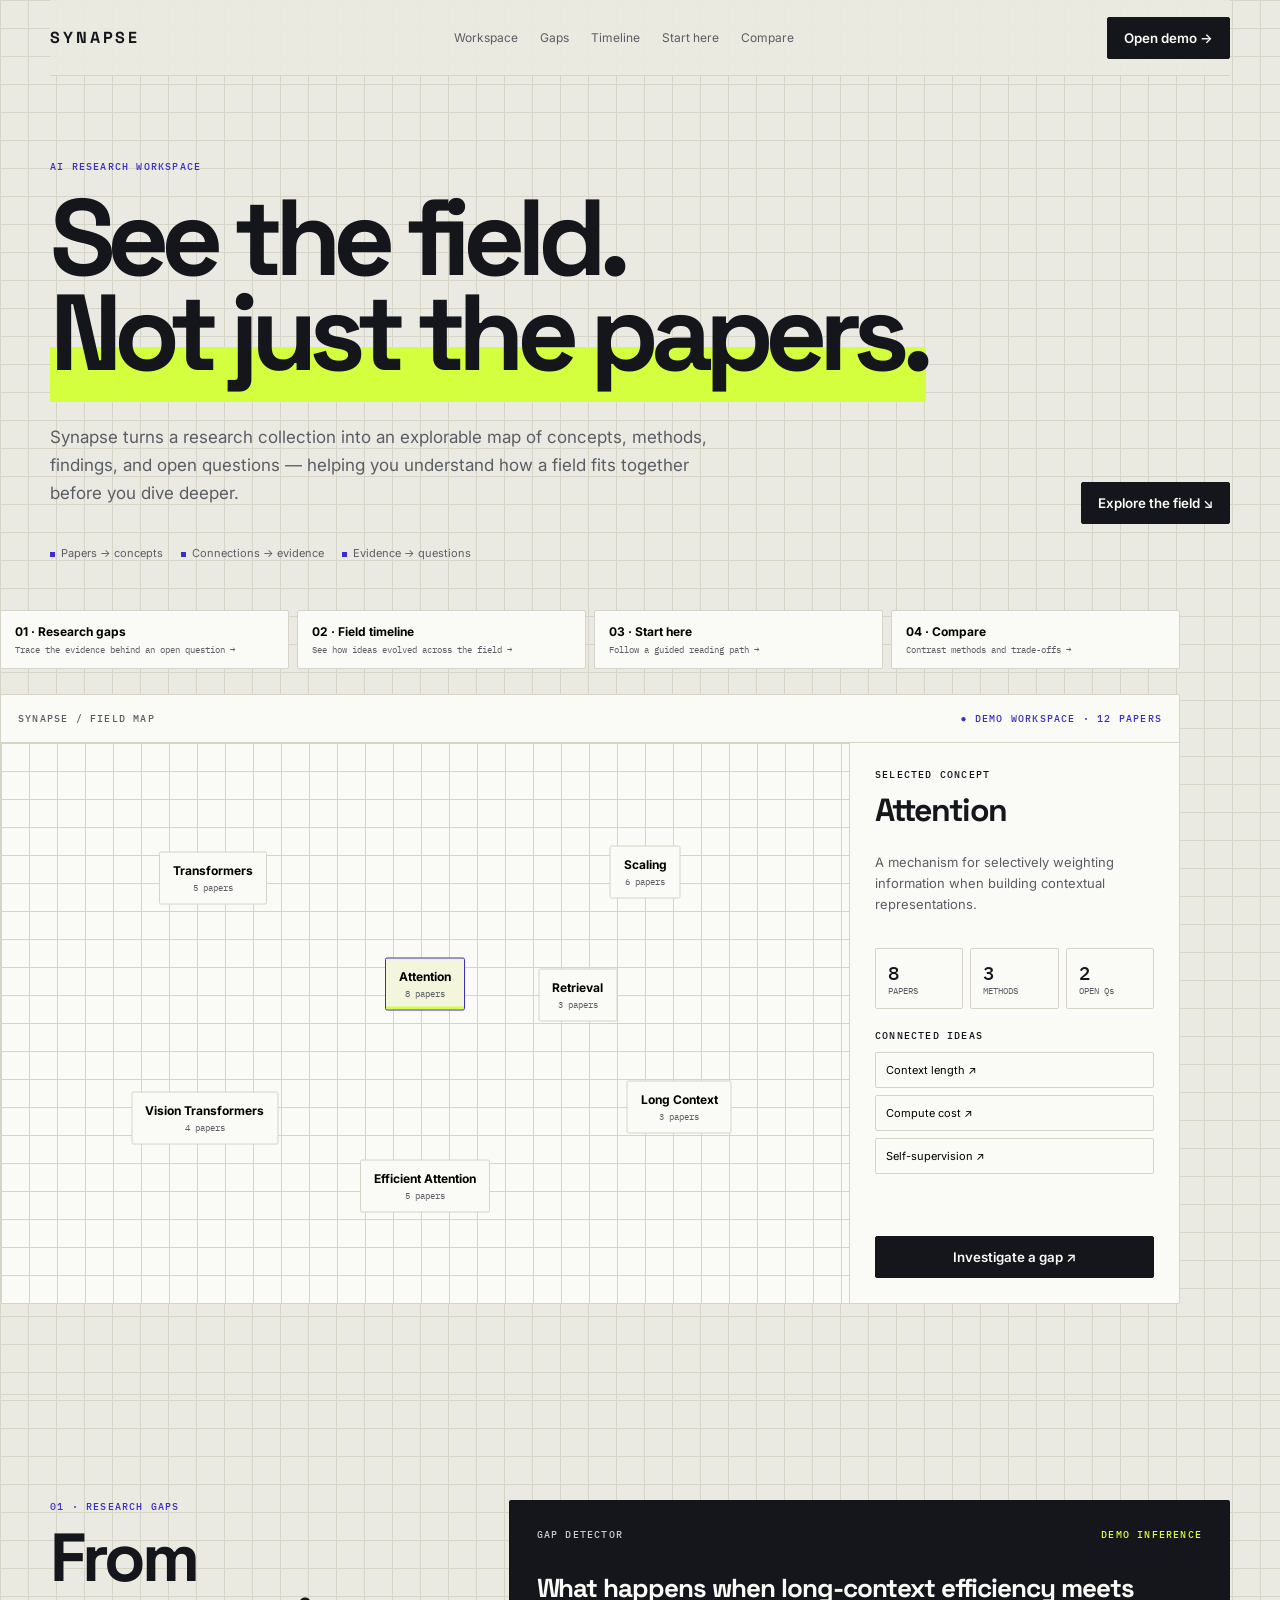
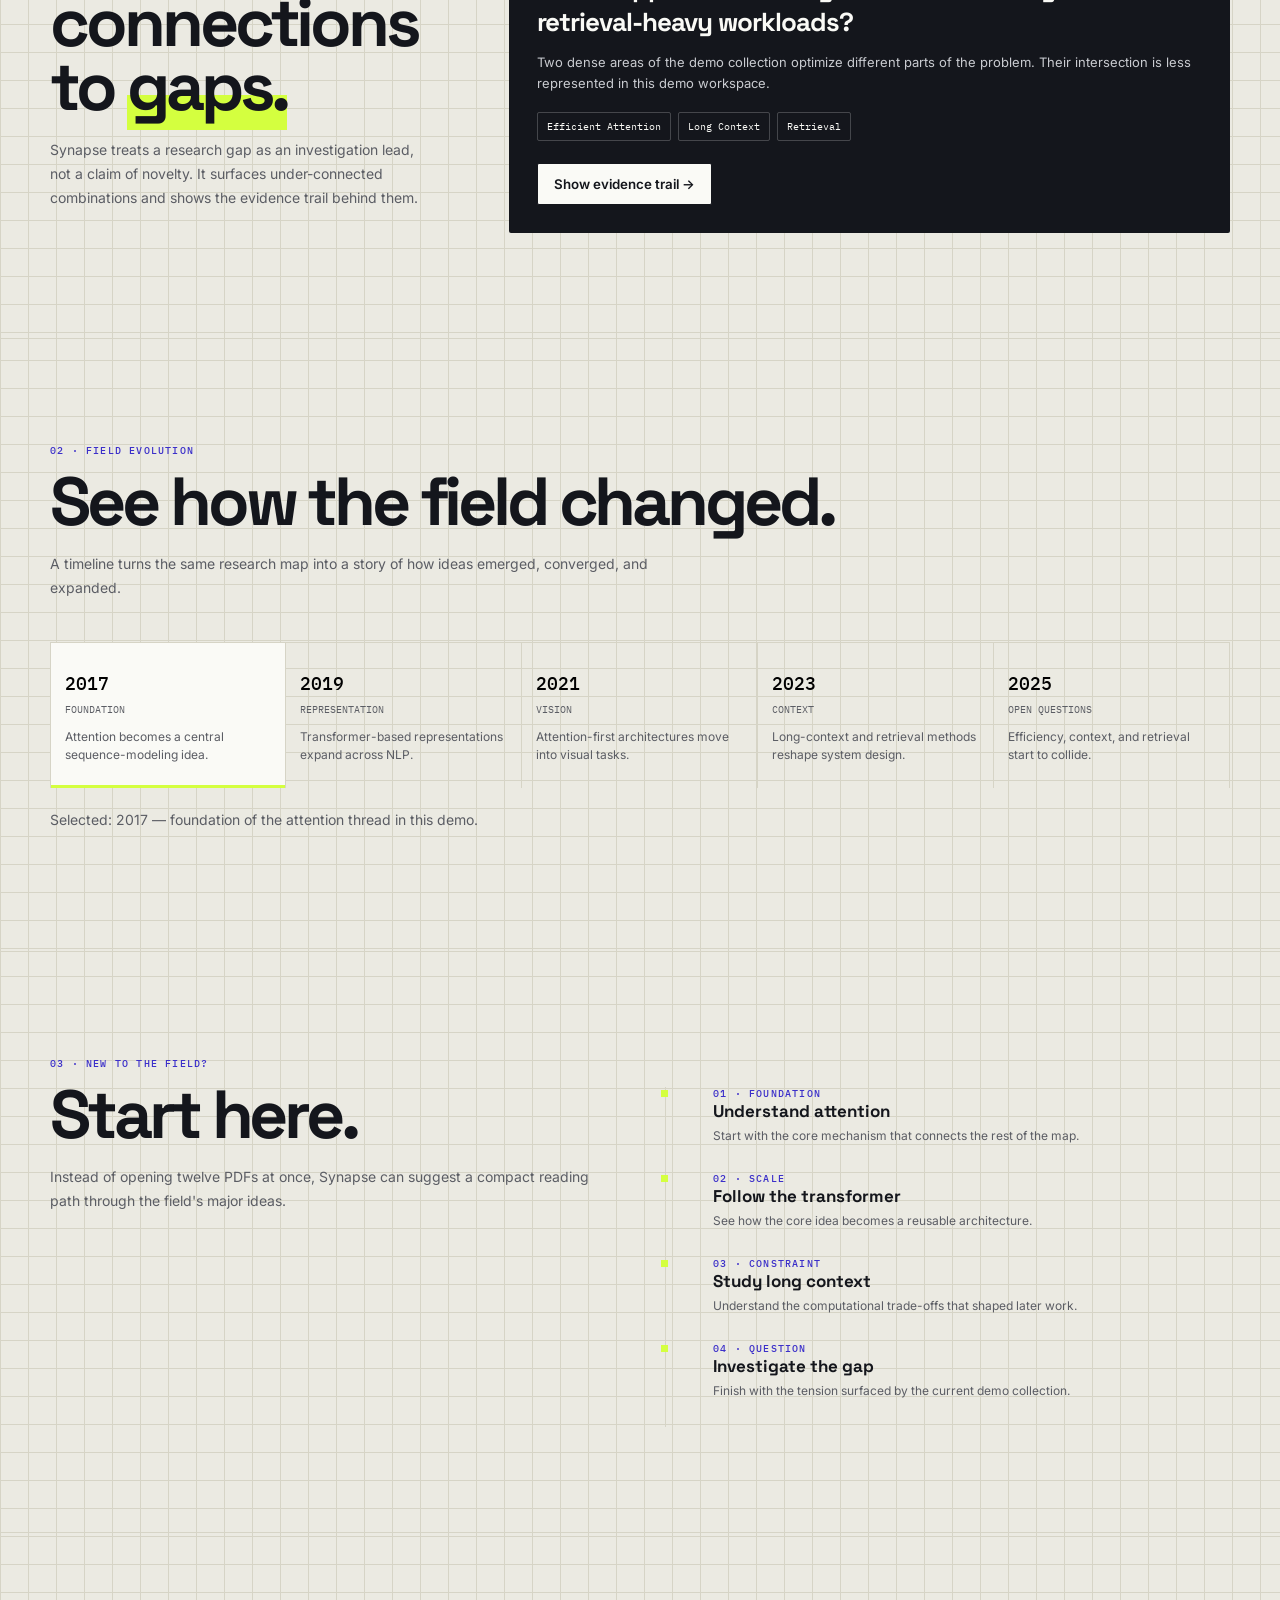
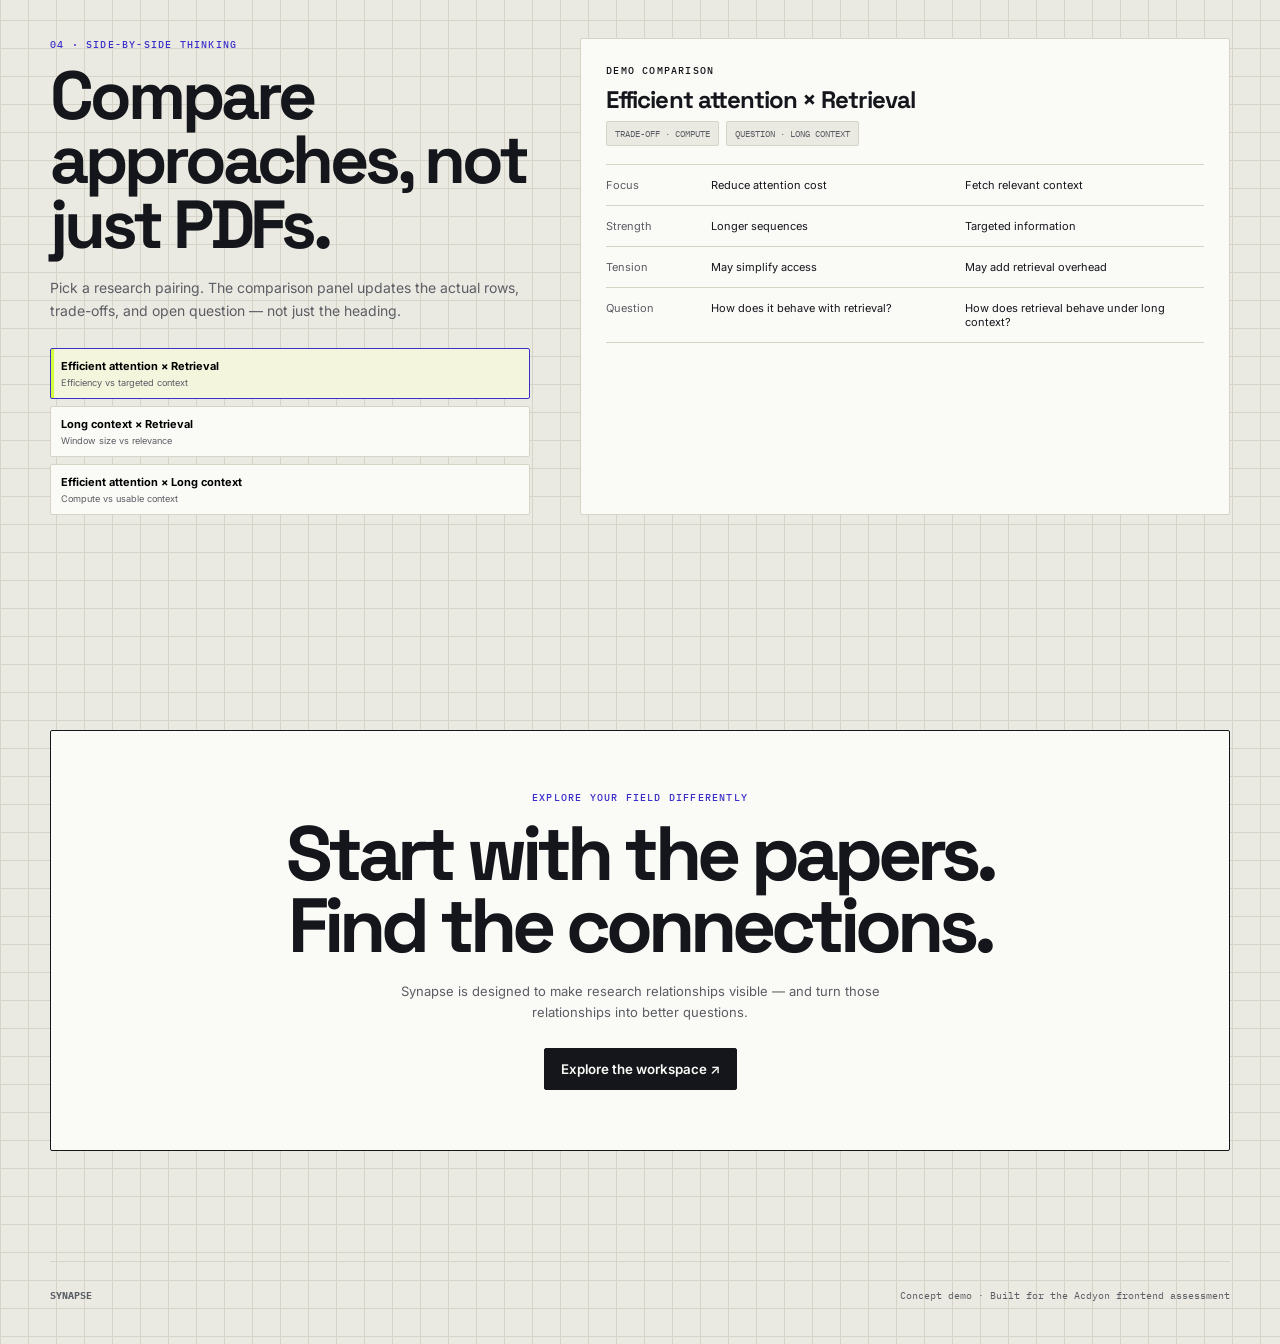
==== commit f829365f: "style: apply Synapse graph-paper visual system" ====
--- a/enhanced.html
+++ b/enhanced.html
@@ -1,12 +1 @@
-<!doctype html><html lang="en"><head><meta charset="UTF-8"><meta name="viewport" content="width=device-width,initial-scale=1"><meta name="theme-color" content="#f4f4ef"><title>Synapse — Research Workspace</title><style>:root{--bg:#f4f4ef;--paper:#fff;--ink:#111311;--muted:#70766f;--line:#d8dcd4;--accent:#4558d8;--soft:#e7e9ff;--green:#18745b;--shadow:0 26px 70px #11131112}*{box-sizing:border-box}html{scroll-behavior:smooth}body{margin:0;background:var(--bg);color:var(--ink);font-family:Inter,system-ui,sans-serif}.wrap{width:min(1180px,calc(100% - 44px));margin:auto}.mono{font:700 10px ui-monospace,monospace;letter-spacing:.14em;text-transform:uppercase}.nav{height:76px;border-bottom:1px solid var(--line);display:flex;align-items:center;justify-content:space-between;position:sticky;top:0;background:#f4f4efee;backdrop-filter:blur(14px);z-index:20}.brand{font-weight:850;letter-spacing:.18em;color:var(--ink);text-decoration:none}.navlinks{display:flex;gap:22px;color:var(--muted);font-size:12px}.navlinks a{color:inherit;text-decoration:none}.navlinks a:hover{color:var(--accent)}.navbtn,.cta{border-radius:999px;padding:12px 16px;font-weight:750;cursor:pointer}.navbtn{background:transparent;border:1px solid var(--ink)}.cta{border:0;background:var(--ink);color:#fff}.hero{padding:84px 0 42px}.eyebrow{color:var(--accent)}h1{font-size:clamp(56px,8.5vw,108px);line-height:.88;letter-spacing:-.075em;margin:18px 0 25px;max-width:980px}.hero p{max-width:690px;color:var(--muted);font-size:17px;line-height:1.65}.hero-row{display:flex;justify-content:space-between;align-items:end;gap:24px}.signal{display:flex;gap:18px;flex-wrap:wrap;color:#7d837c;font-size:11px;margin-top:22px}.dot{width:5px;height:5px;background:var(--accent);border-radius:50%;display:inline-block;margin-right:6px}.featurebar{display:grid;grid-template-columns:repeat(4,1fr);gap:8px;margin:8px 0 25px}.feature{border:1px solid var(--line);background:#fff;border-radius:14px;padding:13px 14px;text-align:left;cursor:pointer;transition:.2s}.feature:hover{border-color:var(--accent);transform:translateY(-2px);box-shadow:0 10px 25px #1113110b}.feature b{display:block;font-size:12px}.feature span{display:block;color:#858b85;font-size:9px;margin-top:5px}.window{background:#fff;border:1px solid var(--line);border-radius:24px;box-shadow:var(--shadow);overflow:hidden;margin:0 0 90px}.bar{height:48px;border-bottom:1px solid var(--line);display:flex;justify-content:space-between;align-items:center;padding:0 17px;color:#858b85}.live{color:var(--green)}.workspace{display:grid;grid-template-columns:1fr 330px}.graph{min-height:560px;position:relative;overflow:hidden;background-image:linear-gradient(#11131108 1px,transparent 1px),linear-gradient(90deg,#11131108 1px,transparent 1px);background-size:38px 38px}.node{position:absolute;transform:translate(-50%,-50%);background:#fff;border:1px solid #cdd2cb;border-radius:15px;padding:10px 13px;box-shadow:0 9px 24px #1113110d;cursor:pointer;transition:.25s}.node:hover,.node.active{border-color:var(--accent);box-shadow:0 0 0 5px var(--soft),0 12px 28px #11131118;transform:translate(-50%,-50%) scale(1.03)}.node b{display:block;font-size:12px}.node small{font-size:9px;color:#8a918a}.n1{left:50%;top:43%}.n2{left:25%;top:24%}.n3{left:24%;top:67%}.n4{left:76%;top:23%}.n5{left:80%;top:65%}.n6{left:50%;top:79%}.n7{left:68%;top:45%}.side{border-left:1px solid var(--line);padding:25px;display:flex;flex-direction:column}.side h2{font-size:32px;letter-spacing:-.05em;margin:9px 0}.muted{color:var(--muted);font-size:13px;line-height:1.6}.stats{display:grid;grid-template-columns:repeat(3,1fr);gap:7px;margin:20px 0}.stat{border:1px solid var(--line);border-radius:12px;padding:12px}.stat b{font-size:19px}.stat small{display:block;color:#8a908a;font-size:9px}.list{display:grid;gap:7px;margin-top:10px}.chip,.paper{border:1px solid var(--line);border-radius:10px;background:#fff;padding:10px;font-size:11px;cursor:pointer;text-align:left}.chip:hover,.paper:hover{border-color:var(--accent)}.paper.selected{border-color:var(--accent);background:var(--soft);box-shadow:inset 3px 0 var(--accent)}.paper small{display:block;color:#858b85;margin-top:4px}.side-actions{margin-top:auto;padding-top:18px}.section{padding:105px 0;border-top:1px solid var(--line)}.grid2{display:grid;grid-template-columns:.7fr 1.3fr;gap:70px}.title{font-size:clamp(40px,5.5vw,68px);line-height:.95;letter-spacing:-.06em;margin:13px 0 18px}.copy{color:var(--muted);font-size:14px;line-height:1.7;max-width:600px}.dark{background:#151816;color:#fff;border-radius:22px;padding:28px;box-shadow:0 20px 50px #11131112}.dark p{color:#b9beb8;line-height:1.6;font-size:13px}.dark h3{font-size:26px;letter-spacing:-.04em;margin:30px 0 10px}.tags{display:flex;gap:7px;flex-wrap:wrap;margin-top:18px}.tag{border:1px solid #ffffff24;background:#ffffff08;padding:7px 9px;border-radius:999px;font-size:10px}.result{display:none;border-top:1px solid #ffffff20;margin-top:18px;padding-top:15px}.result.show{display:block}.timeline{display:grid;grid-template-columns:repeat(5,1fr);margin-top:42px;border-top:1px solid var(--line);box-shadow:0 14px 35px #11131107}.year{padding:19px 14px 14px;border:0;border-right:1px solid var(--line);background:transparent;cursor:pointer;min-height:145px;text-align:left;transition:.2s}.year:first-child{border-left:1px solid var(--line);border-radius:14px 0 0 14px}.year:last-child{border-radius:0 14px 14px 0}.year.active,.year:hover{background:#fff}.year.active{box-shadow:inset 0 -3px var(--accent)}.year strong{font-size:18px}.year span{display:block;font-size:10px;color:#8a908a;margin-top:8px}.year p{font-size:12px;color:var(--muted);line-height:1.5;margin:12px 0 0}.reading{display:grid;grid-template-columns:1fr 1fr;gap:50px}.path{margin-top:30px;border-left:1px solid var(--line)}.book{position:relative;margin-left:25px;padding:0 0 27px 22px}.book:before{content:"";position:absolute;left:-30px;top:3px;width:9px;height:9px;border-radius:50%;background:var(--accent);box-shadow:0 0 0 5px var(--soft)}.book h3{font-size:17px;margin:0 0 5px}.book p{margin:0;color:var(--muted);font-size:12px;line-height:1.5}.compare{display:grid;grid-template-columns:.85fr 1.15fr;gap:50px}.compare-panel{background:#fff;border:1px solid var(--line);border-radius:20px;padding:25px;box-shadow:0 18px 45px #11131109}.compare-panel h3{font-size:24px;letter-spacing:-.04em;margin:7px 0 6px}.compare-meta{display:flex;gap:7px;flex-wrap:wrap;margin:0 0 18px}.compare-meta span{border:1px solid var(--line);background:#fafaf7;padding:6px 8px;border-radius:999px;font-size:9px;color:#6f766f}.rows{border-top:1px solid var(--line)}.row{display:grid;grid-template-columns:90px 1fr 1fr;gap:15px;padding:13px 0;border-bottom:1px solid var(--line);font-size:11px}.row span:first-child{color:#8a908a}.final{padding:110px 0}.finalbox{text-align:center;background:#fff;border:1px solid var(--ink);border-radius:24px;padding:60px 20px}.finalbox h2{font-size:clamp(44px,6vw,78px);line-height:.93;letter-spacing:-.065em;margin:14px auto 20px;max-width:840px}.finalbox p{max-width:520px;margin:0 auto 25px;color:var(--muted);font-size:13px;line-height:1.6}.footer{border-top:1px solid var(--line);padding:27px 0 42px;color:#7d837c;font-size:10px;display:flex;justify-content:space-between}.toast{position:fixed;left:50%;bottom:22px;transform:translate(-50%,20px);opacity:0;background:#111;color:#fff;padding:11px 15px;border-radius:999px;font-size:11px;transition:.2s;z-index:50}.toast.show{opacity:1;transform:translate(-50%,0)}@media(max-width:800px){.wrap{width:min(100% - 28px,1180px)}.nav{height:65px}.navlinks{display:none}.hero{padding:60px 0 35px}.hero-row{display:block}.hero p{font-size:15px}.cta{margin-top:20px}.featurebar{grid-template-columns:repeat(2,1fr);margin-bottom:22px}.feature{padding:12px}.workspace{grid-template-columns:1fr}.graph{min-height:430px}.side{border-left:0;border-top:1px solid var(--line)}.grid2,.reading,.compare{grid-template-columns:1fr;gap:35px}.timeline{display:block;box-shadow:none}.year,.year:first-child,.year:last-child{border-left:1px solid var(--line);border-bottom:1px solid var(--line);border-right:1px solid var(--line);border-radius:0;min-height:auto;width:100%}.cards{grid-template-columns:1fr}.section{padding:75px 0}.final{padding:75px 0}.footer{display:block}.footer span{display:block;margin-top:9px}.node{padding:8px 9px}.node b{font-size:9px}.node small{font-size:7px}.row{grid-template-columns:70px 1fr 1fr;font-size:10px}.navbtn{padding:10px 12px}.title{font-size:46px}.dark h3{font-size:22px}}</style></head><body>
-<header class="wrap nav"><a class="brand" href="#top">SYNAPSE</a><nav class="navlinks"><a href="#workspace">Workspace</a><a href="#gaps">Gaps</a><a href="#timeline">Timeline</a><a href="#start">Start here</a><a href="#compare">Compare</a></nav><button class="navbtn" onclick="jump('workspace')">Open demo →</button></header>
-<main><section class="wrap hero"><div class="mono eyebrow">AI research workspace</div><h1>See the field.<br><em style="color:var(--accent);font-style:normal">Not just the papers.</em></h1><div class="hero-row"><p>Synapse turns a research collection into an explorable map of concepts, methods, findings, and open questions — helping you understand how a field fits together before you dive deeper.</p><button class="cta" onclick="jump('workspace')">Explore the field <span>↘</span></button></div><div class="signal"><span><i class="dot"></i>Papers → concepts</span><span><i class="dot"></i>Connections → evidence</span><span><i class="dot"></i>Evidence → questions</span></div></section>
-<section class="wrap featurebar"><button class="feature" onclick="jump('gaps')"><b>01 · Research gaps</b><span>Trace the evidence behind an open question →</span></button><button class="feature" onclick="jump('timeline')"><b>02 · Field timeline</b><span>See how ideas evolved across the field →</span></button><button class="feature" onclick="jump('start')"><b>03 · Start here</b><span>Follow a guided reading path →</span></button><button class="feature" onclick="jump('compare')"><b>04 · Compare</b><span>Contrast methods and trade-offs →</span></button></section>
-<section class="wrap window" id="workspace"><div class="bar mono"><span>SYNAPSE / FIELD MAP</span><span class="live">● DEMO WORKSPACE · 12 PAPERS</span></div><div class="workspace"><div class="graph"><button class="node n1 active" data-k="attention"><b>Attention</b><small>8 papers</small></button><button class="node n2" data-k="transformers"><b>Transformers</b><small>5 papers</small></button><button class="node n3" data-k="vision"><b>Vision Transformers</b><small>4 papers</small></button><button class="node n4" data-k="scaling"><b>Scaling</b><small>6 papers</small></button><button class="node n5" data-k="long"><b>Long Context</b><small>3 papers</small></button><button class="node n6" data-k="efficient"><b>Efficient Attention</b><small>5 papers</small></button><button class="node n7" data-k="retrieval"><b>Retrieval</b><small>3 papers</small></button></div><aside class="side"><div class="mono label">Selected concept</div><h2 id="stitle">Attention</h2><p class="muted" id="sdesc">A mechanism for selectively weighting information when building contextual representations.</p><div class="stats"><div class="stat"><b id="sp">8</b><small>PAPERS</small></div><div class="stat"><b id="sm">3</b><small>METHODS</small></div><div class="stat"><b id="sq">2</b><small>OPEN Qs</small></div></div><div class="mono label">Connected ideas</div><div class="list" id="chips"><button class="chip">Context length ↗</button><button class="chip">Compute cost ↗</button><button class="chip">Self-supervision ↗</button></div><div class="side-actions"><button class="cta" style="width:100%" onclick="jump('gaps')">Investigate a gap ↗</button></div></aside></div></section>
-<section class="section" id="gaps"><div class="wrap grid2"><div><div class="mono eyebrow">01 · Research gaps</div><h2 class="title">From connections to <em style="color:var(--accent);font-style:normal">gaps.</em></h2><p class="copy">Synapse treats a research gap as an investigation lead, not a claim of novelty. It surfaces under-connected combinations and shows the evidence trail behind them.</p></div><div class="dark"><div class="mono" style="color:#aeb5ad">GAP DETECTOR <span style="color:#8ea1ff;float:right">DEMO INFERENCE</span></div><h3>What happens when long-context efficiency meets retrieval-heavy workloads?</h3><p>Two dense areas of the demo collection optimize different parts of the problem. Their intersection is less represented in this demo workspace.</p><div class="tags"><span class="tag">Efficient Attention</span><span class="tag">Long Context</span><span class="tag">Retrieval</span></div><button class="cta" style="margin-top:22px;background:#fff;color:#111" onclick="revealGap()">Show evidence trail →</button><div class="result" id="gapResult"><strong style="color:#9ba9ff">Evidence trail</strong><p>3 connected concepts → 5 methods → 7 demo papers.</p></div></div></div></section>
-<section class="section" id="timeline"><div class="wrap"><div class="mono eyebrow">02 · Field evolution</div><h2 class="title">See how the field changed.</h2><p class="copy">A timeline turns the same research map into a story of how ideas emerged, converged, and expanded.</p><div class="timeline"><button class="year active" data-year="2017"><strong>2017</strong><span>FOUNDATION</span><p>Attention becomes a central sequence-modeling idea.</p></button><button class="year" data-year="2019"><strong>2019</strong><span>REPRESENTATION</span><p>Transformer-based representations expand across NLP.</p></button><button class="year" data-year="2021"><strong>2021</strong><span>VISION</span><p>Attention-first architectures move into visual tasks.</p></button><button class="year" data-year="2023"><strong>2023</strong><span>CONTEXT</span><p>Long-context and retrieval methods reshape system design.</p></button><button class="year" data-year="2025"><strong>2025</strong><span>OPEN QUESTIONS</span><p>Efficiency, context, and retrieval start to collide.</p></button></div><p id="timelineNote" class="copy" style="margin-top:20px">Selected: 2017 — foundation of the attention thread in this demo.</p></div></section>
-<section class="section" id="start"><div class="wrap reading"><div><div class="mono eyebrow">03 · New to the field?</div><h2 class="title">Start here.</h2><p class="copy">Instead of opening twelve PDFs at once, Synapse can suggest a compact reading path through the field's major ideas.</p></div><div class="path"><article class="book"><div class="mono" style="color:var(--accent)">01 · FOUNDATION</div><h3>Understand attention</h3><p>Start with the core mechanism that connects the rest of the map.</p></article><article class="book"><div class="mono" style="color:var(--accent)">02 · SCALE</div><h3>Follow the transformer</h3><p>See how the core idea becomes a reusable architecture.</p></article><article class="book"><div class="mono" style="color:var(--accent)">03 · CONSTRAINT</div><h3>Study long context</h3><p>Understand the computational trade-offs that shaped later work.</p></article><article class="book"><div class="mono" style="color:var(--accent)">04 · QUESTION</div><h3>Investigate the gap</h3><p>Finish with the tension surfaced by the current demo collection.</p></article></div></div></section>
-<section class="section" id="compare"><div class="wrap compare"><div><div class="mono eyebrow">04 · Side-by-side thinking</div><h2 class="title">Compare approaches, not just PDFs.</h2><p class="copy">Pick a research pairing. The comparison panel updates the actual rows, trade-offs, and open question — not just the heading.</p><div class="list" style="margin-top:25px"><button class="paper selected" data-compare="attention-retrieval"><b>Efficient attention × Retrieval</b><small>Efficiency vs targeted context</small></button><button class="paper" data-compare="long-retrieval"><b>Long context × Retrieval</b><small>Window size vs relevance</small></button><button class="paper" data-compare="attention-long"><b>Efficient attention × Long context</b><small>Compute vs usable context</small></button></div></div><div class="compare-panel"><div class="mono label">DEMO COMPARISON</div><h3 id="compareTitle">Efficient attention × Retrieval</h3><div class="compare-meta" id="compareMeta"><span>TRADE-OFF · COMPUTE</span><span>QUESTION · LONG CONTEXT</span></div><div class="rows" id="compareRows"><div class="row"><span>Focus</span><span>Reduce attention cost</span><span>Fetch relevant context</span></div><div class="row"><span>Strength</span><span>Longer sequences</span><span>Targeted information</span></div><div class="row"><span>Tension</span><span>May simplify access</span><span>May add retrieval overhead</span></div><div class="row"><span>Question</span><span>How does it behave with retrieval?</span><span>How does retrieval behave under long context?</span></div></div></div></div></section>
-<section class="wrap final"><div class="finalbox"><div class="mono eyebrow">Explore your field differently</div><h2>Start with the papers.<br>Find the connections.</h2><p>Synapse is designed to make research relationships visible — and turn those relationships into better questions.</p><button class="cta" onclick="jump('workspace')">Explore the workspace <span>↗</span></button></div></section></main>
-<footer class="wrap footer"><strong>SYNAPSE</strong><span>Concept demo · Built for the Acdyon frontend assessment</span></footer><div class="toast" id="toast">Ready.</div>
-<script>const info={attention:['Attention','A mechanism for selectively weighting information when building contextual representations.',8,3,2,['Self-supervision','Context length','Compute cost']],transformers:['Transformers','An architecture built around attention that enables highly parallel sequence modeling.',5,4,1,['Attention','Scaling','Pretraining']],vision:['Vision Transformers','Transformer-based visual representations that treat image regions as a sequence of tokens.',4,3,2,['Patch embeddings','Attention','Image classification']],scaling:['Scaling','The relationship between model size, data, compute, and capability as systems grow.',6,2,1,['Compute','Data quality','Emergent behavior']],long:['Long Context','Methods for extending useful context windows while managing memory and computational cost.',3,4,2,['Attention cost','Retrieval','Position encoding']],efficient:['Efficient Attention','Approaches that reduce the computational or memory cost of attention for larger sequences.',5,6,2,['Sparse attention','Linear attention','Long context']],retrieval:['Retrieval','Methods that bring relevant external information into a model at inference time.',3,3,1,['Relevance','Long context','Memory']]};document.querySelectorAll('.node').forEach(n=>n.onclick=()=>{document.querySelectorAll('.node').forEach(x=>x.classList.remove('active'));n.classList.add('active');const d=info[n.dataset.k];stitle.textContent=d[0];sdesc.textContent=d[1];sp.textContent=d[2];sm.textContent=d[3];sq.textContent=d[4];chips.innerHTML=d[5].map(x=>`<button class="chip">${x} ↗</button>`).join('');});const comparison={'attention-retrieval':{title:'Efficient attention × Retrieval',meta:['TRADE-OFF · COMPUTE','QUESTION · LONG CONTEXT'],rows:[['Focus','Reduce attention cost','Fetch relevant context'],['Strength','Longer sequences','Targeted information'],['Tension','May simplify access','May add retrieval overhead'],['Question','How does it behave with retrieval?','How does retrieval behave under long context?']]},'long-retrieval':{title:'Long context × Retrieval',meta:['TRADE-OFF · WINDOW SIZE','QUESTION · RELEVANCE'],rows:[['Focus','Increase usable context','Retrieve only relevant context'],['Strength','More information in-window','Less irrelevant context'],['Tension','Higher memory / compute cost','Added retrieval latency'],['Question','When is full context better than retrieval?','How much retrieval helps as context grows?']]},'attention-long':{title:'Efficient attention × Long context',meta:['TRADE-OFF · EFFICIENCY','QUESTION · SCALE'],rows:[['Focus','Lower attention complexity','Expand the context window'],['Strength','Better computational scaling','More information available'],['Tension','Approximation may change behavior','Longer windows increase system cost'],['Question','What efficiency holds at extreme context lengths?','Which workloads benefit most from longer windows?']]}};document.querySelectorAll('[data-compare]').forEach(b=>b.onclick=()=>{document.querySelectorAll('[data-compare]').forEach(x=>x.classList.remove('selected'));b.classList.add('selected');const d=comparison[b.dataset.compare];compareTitle.textContent=d.title;compareMeta.innerHTML=d.meta.map(x=>`<span>${x}</span>`).join('');compareRows.innerHTML=d.rows.map(r=>`<div class="row"><span>${r[0]}</span><span>${r[1]}</span><span>${r[2]}</span></div>`).join('');toast.textContent='Comparison updated.';toast.classList.add('show');setTimeout(()=>toast.classList.remove('show'),1600)});const timelineNotes={2017:'Selected: 2017 — foundation of the attention thread in this demo.',2019:'Selected: 2019 — transformer representations broaden the map.',2021:'Selected: 2021 — vision enters the attention-first branch.',2023:'Selected: 2023 — long context and retrieval become central design pressures.',2025:'Selected: 2025 — efficiency, context, and retrieval converge into open questions.'};document.querySelectorAll('.year').forEach(y=>y.onclick=()=>{document.querySelectorAll('.year').forEach(x=>x.classList.remove('active'));y.classList.add('active');timelineNote.textContent=timelineNotes[y.dataset.year]});function revealGap(){gapResult.classList.add('show');toast.textContent='Evidence trail revealed.';toast.classList.add('show');setTimeout(()=>toast.classList.remove('show'),1600)}function jump(id){document.getElementById(id).scrollIntoView({behavior:'smooth',block:'center'});toast.textContent='Opening '+(id==='gaps'?'research gaps':id==='timeline'?'field timeline':id==='start'?'reading path':id==='compare'?'comparison':'workspace')+'.';toast.classList.add('show');setTimeout(()=>toast.classList.remove('show'),1200)}</script></body></html>+<!doctype html><html lang="en"><head><meta charset="UTF-8"><meta name="viewport" content="width=device-width,initial-scale=1"><meta name="theme-color" content="#EBEAE2"><title>Synapse — Research Workspace</title><link href="https://fonts.googleapis.com/css2?family=Space+Grotesk:wght@400;500;600;700&family=Inter:wght@400;500;600&family=IBM+Plex+Mono:wght@400;500&display=swap" rel="stylesheet"><style>:root{--paper:#EBEAE2;--paper-line:#D6D4C6;--ink:#14161C;--graphite:#5B5D64;--highlighter:#D4FF3F;--highlighter-ink:#1F2400;--indigo:#3B2FC9;--white:#FAFAF6;--bg:var(--paper);--muted:var(--graphite);--line:var(--paper-line);--accent:var(--indigo);--soft:#EEF0D1;--green:var(--indigo);--shadow:none}*{box-sizing:border-box}html{scroll-behavior:smooth;max-width:100%;overflow-x:hidden}body{margin:0;max-width:100%;overflow-x:hidden;background-color:#EBEAE2;background-image:linear-gradient(#D6D4C6 1px,transparent 1px),linear-gradient(90deg,#D6D4C6 1px,transparent 1px);background-size:28px 28px;color:var(--ink);font-family:'Inter',sans-serif}::selection{background:var(--highlighter);color:var(--highlighter-ink)}h1,h2,h3,.brand,.title,.finalbox h2,.side h2{font-family:'Space Grotesk',sans-serif}button,a{font-family:'Inter',sans-serif}.mono,.bar,.live,.eyebrow,.label,.stat small,.year span,.feature span,.tag,.compare-meta span,.toast,.footer{font-family:'IBM Plex Mono',monospace}.wrap{width:min(1180px,calc(100% - 44px));margin:auto}.mono{font:500 10px 'IBM Plex Mono',monospace;letter-spacing:.12em;text-transform:uppercase}.nav{height:76px;border-bottom:1px solid var(--paper-line);display:flex;align-items:center;justify-content:space-between;position:sticky;top:0;background:#EBEAE2ee;z-index:20}.brand{font-weight:700;letter-spacing:.18em;color:var(--ink);text-decoration:none}.navlinks{display:flex;gap:22px;color:var(--graphite);font-size:12px}.navlinks a{color:inherit;text-decoration:none}.navlinks a:hover{color:var(--indigo)}.navbtn,.cta{border-radius:2px;padding:12px 16px;font-weight:600;cursor:pointer;box-shadow:none}.navbtn{background:var(--ink);border:1px solid var(--ink);color:var(--white)}.cta{border:1px solid var(--ink);background:var(--ink);color:var(--white)}.navbtn:hover,.cta:hover{background:var(--highlighter);border-color:var(--ink);color:var(--highlighter-ink)}.hero{padding:84px 0 42px}.eyebrow{color:var(--indigo)}h1{font-size:clamp(56px,8.5vw,108px);line-height:.88;letter-spacing:-.075em;margin:18px 0 25px;max-width:980px}.hero p{max-width:690px;color:var(--graphite);font-size:17px;line-height:1.65}.hero-row{display:flex;justify-content:space-between;align-items:end;gap:24px}.signal{display:flex;gap:18px;flex-wrap:wrap;color:var(--graphite);font-size:11px;margin-top:22px}.dot{width:5px;height:5px;background:var(--indigo);display:inline-block;margin-right:6px}.featurebar{display:grid;grid-template-columns:repeat(4,1fr);gap:8px;margin:8px 0 25px}.feature{border:1px solid var(--paper-line);background:var(--white);border-radius:2px;padding:13px 14px;text-align:left;cursor:pointer;transition:.15s;box-shadow:none}.feature:hover{border-color:var(--indigo);transform:translateY(-1px);box-shadow:none}.feature b{display:block;font-size:12px}.feature span{display:block;color:var(--graphite);font-size:9px;margin-top:5px}.window{background:var(--white);border:1px solid var(--paper-line);border-radius:2px;box-shadow:none;overflow:hidden;margin:0 0 90px}.bar{height:48px;border-bottom:1px solid var(--paper-line);display:flex;justify-content:space-between;align-items:center;padding:0 17px;color:var(--graphite)}.live{color:var(--indigo)}.workspace{display:grid;grid-template-columns:1fr 330px}.graph{min-height:560px;position:relative;overflow:hidden;background-color:var(--white);background-image:linear-gradient(var(--paper-line) 1px,transparent 1px),linear-gradient(90deg,var(--paper-line) 1px,transparent 1px);background-size:28px 28px}.node{position:absolute;transform:translate(-50%,-50%);background:var(--white);border:1px solid var(--paper-line);border-radius:2px;padding:10px 13px;box-shadow:none;cursor:pointer;transition:.15s}.node:hover,.node.active{border-color:var(--indigo);box-shadow:inset 0 -3px var(--highlighter);transform:translate(-50%,-50%)}.node.active{background:#F3F5DD}.node b{display:block;font-size:12px}.node small{font:400 9px 'IBM Plex Mono',monospace;color:var(--graphite)}.n1{left:50%;top:43%}.n2{left:25%;top:24%}.n3{left:24%;top:67%}.n4{left:76%;top:23%}.n5{left:80%;top:65%}.n6{left:50%;top:79%}.n7{left:68%;top:45%}.side{border-left:1px solid var(--paper-line);padding:25px;display:flex;flex-direction:column;background:var(--white)}.side h2{font-size:32px;letter-spacing:-.05em;margin:9px 0}.muted{color:var(--graphite);font-size:13px;line-height:1.6}.stats{display:grid;grid-template-columns:repeat(3,1fr);gap:7px;margin:20px 0}.stat{border:1px solid var(--paper-line);border-radius:2px;padding:12px;background:var(--white)}.stat b{font:500 19px 'IBM Plex Mono',monospace}.stat small{display:block;color:var(--graphite);font-size:9px}.list{display:grid;gap:7px;margin-top:10px}.chip,.paper{border:1px solid var(--paper-line);border-radius:2px;background:var(--white);padding:10px;font-size:11px;cursor:pointer;text-align:left}.chip:hover,.paper:hover{border-color:var(--indigo)}.paper.selected{border-color:var(--indigo);background:#F3F5DD;box-shadow:inset 3px 0 var(--highlighter)}.paper small{display:block;color:var(--graphite);margin-top:4px}.side-actions{margin-top:auto;padding-top:18px}.section{padding:105px 0;border-top:1px solid var(--paper-line)}.grid2{display:grid;grid-template-columns:.7fr 1.3fr;gap:70px}.title{font-size:clamp(40px,5.5vw,68px);line-height:.95;letter-spacing:-.06em;margin:13px 0 18px}.copy{color:var(--graphite);font-size:14px;line-height:1.7;max-width:600px}.title em,h1 em{font-style:normal;background-image:linear-gradient(transparent 60%,var(--highlighter) 60%,var(--highlighter) 100%);background-repeat:no-repeat;background-size:100% 100%;color:var(--ink)!important}.dark{background:var(--ink);color:var(--white);border-radius:2px;padding:28px;box-shadow:none}.dark p{color:#C9CBD0;line-height:1.6;font-size:13px}.dark h3{font-size:26px;letter-spacing:-.04em;margin:30px 0 10px}.tags{display:flex;gap:7px;flex-wrap:wrap;margin-top:18px}.tag{border:1px solid #ffffff35;background:transparent;padding:7px 9px;border-radius:2px;font-size:10px}.result{display:none;border-top:1px solid #ffffff35;margin-top:18px;padding-top:15px}.result.show{display:block}.timeline{display:grid;grid-template-columns:repeat(5,1fr);margin-top:42px;border-top:1px solid var(--paper-line);box-shadow:none}.year{padding:19px 14px 14px;border:0;border-right:1px solid var(--paper-line);background:transparent;cursor:pointer;min-height:145px;text-align:left;transition:.15s}.year:first-child{border-left:1px solid var(--paper-line)}.year.active,.year:hover{background:var(--white)}.year.active{box-shadow:inset 0 -3px var(--highlighter)}.year strong{font:500 18px 'IBM Plex Mono',monospace}.year span{display:block;font-size:10px;color:var(--graphite);margin-top:8px}.year p{font-size:12px;color:var(--graphite);line-height:1.5;margin:12px 0 0}.reading{display:grid;grid-template-columns:1fr 1fr;gap:50px}.path{margin-top:30px;border-left:1px solid var(--paper-line)}.book{position:relative;margin-left:25px;padding:0 0 27px 22px}.book:before{content:"";position:absolute;left:-30px;top:3px;width:7px;height:7px;border-radius:0;background:var(--highlighter);box-shadow:none}.book h3{font-size:17px;margin:0 0 5px}.book p{margin:0;color:var(--graphite);font-size:12px;line-height:1.5}.compare{display:grid;grid-template-columns:.85fr 1.15fr;gap:50px}.compare-panel{background:var(--white);border:1px solid var(--paper-line);border-radius:2px;padding:25px;box-shadow:none}.compare-panel h3{font-size:24px;letter-spacing:-.04em;margin:7px 0 6px}.compare-meta{display:flex;gap:7px;flex-wrap:wrap;margin:0 0 18px}.compare-meta span{border:1px solid var(--paper-line);background:var(--paper);padding:6px 8px;border-radius:2px;font-size:9px;color:var(--graphite)}.rows{border-top:1px solid var(--paper-line)}.row{display:grid;grid-template-columns:90px 1fr 1fr;gap:15px;padding:13px 0;border-bottom:1px solid var(--paper-line);font-size:11px}.row span:first-child{color:var(--graphite)}.final{padding:110px 0}.finalbox{text-align:center;background:var(--white);border:1px solid var(--ink);border-radius:2px;padding:60px 20px}.finalbox h2{font-size:clamp(44px,6vw,78px);line-height:.93;letter-spacing:-.065em;margin:14px auto 20px;max-width:840px}.finalbox p{max-width:520px;margin:0 auto 25px;color:var(--graphite);font-size:13px;line-height:1.6}.footer{border-top:1px solid var(--paper-line);padding:27px 0 42px;color:var(--graphite);font-size:10px;display:flex;justify-content:space-between}.toast{position:fixed;left:50%;bottom:22px;transform:translate(-50%,20px);opacity:0;background:var(--ink);color:var(--white);padding:11px 15px;border-radius:2px;font-size:11px;transition:.15s;z-index:50}.toast.show{opacity:1;transform:translate(-50%,0)}@media(max-width:800px){.wrap{width:min(100% - 28px,1180px)}.nav{height:65px}.navlinks{display:none}.hero{padding:60px 0 35px}.hero-row{display:block}.hero p{font-size:15px}.cta{margin-top:20px}.featurebar{grid-template-columns:repeat(2,1fr);margin-bottom:22px}.feature{padding:12px}.workspace{grid-template-columns:1fr}.graph{min-height:430px}.side{border-left:0;border-top:1px solid var(--paper-line)}.grid2,.reading,.compare{grid-template-columns:1fr;gap:35px}.timeline{display:block;box-shadow:none}.year,.year:first-child,.year:last-child{border-left:1px solid var(--paper-line);border-bottom:1px solid var(--paper-line);border-right:1px solid var(--paper-line);border-radius:0;min-height:auto;width:100%}.section{padding:75px 0}.final{padding:75px 0}.footer{display:block}.footer span{display:block;margin-top:9px}.node{padding:8px 9px}.node b{font-size:9px}.node small{font-size:7px}.row{grid-template-columns:70px 1fr 1fr;font-size:10px}.navbtn{padding:10px 12px}.title{font-size:46px}.dark h3{font-size:22px}.n1{left:50%;top:38%}.n2{left:25%;top:22%}.n3{left:24%;top:67%}.n4{left:74%;top:22%}.n5{left:78%;top:64%}.n6{left:50%;top:80%}.n7{left:68%;top:45%}}</style></head><body><header class="wrap nav"><a class="brand" href="#top">SYNAPSE</a><nav class="navlinks"><a href="#workspace">Workspace</a><a href="#gaps">Gaps</a><a href="#timeline">Timeline</a><a href="#start">Start here</a><a href="#compare">Compare</a></nav><button class="navbtn" onclick="jump('workspace')">Open demo →</button></header><main><section class="wrap hero"><div class="mono eyebrow">AI research workspace</div><h1>See the field.<br><em>Not just the papers.</em></h1><div class="hero-row"><p>Synapse turns a research collection into an explorable map of concepts, methods, findings, and open questions — helping you understand how a field fits together before you dive deeper.</p><button class="cta" onclick="jump('workspace')">Explore the field <span>↘</span></button></div><div class="signal"><span><i class="dot"></i>Papers → concepts</span><span><i class="dot"></i>Connections → evidence</span><span><i class="dot"></i>Evidence → questions</span></div></section><section class="wrap featurebar"><button class="feature" onclick="jump('gaps')"><b>01 · Research gaps</b><span>Trace the evidence behind an open question →</span></button><button class="feature" onclick="jump('timeline')"><b>02 · Field timeline</b><span>See how ideas evolved across the field →</span></button><button class="feature" onclick="jump('start')"><b>03 · Start here</b><span>Follow a guided reading path →</span></button><button class="feature" onclick="jump('compare')"><b>04 · Compare</b><span>Contrast methods and trade-offs →</span></button></section><section class="wrap window" id="workspace"><div class="bar mono"><span>SYNAPSE / FIELD MAP</span><span class="live">● DEMO WORKSPACE · 12 PAPERS</span></div><div class="workspace"><div class="graph"><button class="node n1 active" data-k="attention"><b>Attention</b><small>8 papers</small></button><button class="node n2" data-k="transformers"><b>Transformers</b><small>5 papers</small></button><button class="node n3" data-k="vision"><b>Vision Transformers</b><small>4 papers</small></button><button class="node n4" data-k="scaling"><b>Scaling</b><small>6 papers</small></button><button class="node n5" data-k="long"><b>Long Context</b><small>3 papers</small></button><button class="node n6" data-k="efficient"><b>Efficient Attention</b><small>5 papers</small></button><button class="node n7" data-k="retrieval"><b>Retrieval</b><small>3 papers</small></button></div><aside class="side"><div class="mono label">Selected concept</div><h2 id="stitle">Attention</h2><p class="muted" id="sdesc">A mechanism for selectively weighting information when building contextual representations.</p><div class="stats"><div class="stat"><b id="sp">8</b><small>PAPERS</small></div><div class="stat"><b id="sm">3</b><small>METHODS</small></div><div class="stat"><b id="sq">2</b><small>OPEN Qs</small></div></div><div class="mono label">Connected ideas</div><div class="list" id="chips"><button class="chip">Context length ↗</button><button class="chip">Compute cost ↗</button><button class="chip">Self-supervision ↗</button></div><div class="side-actions"><button class="cta" style="width:100%" onclick="jump('gaps')">Investigate a gap ↗</button></div></aside></div></section><section class="section" id="gaps"><div class="wrap grid2"><div><div class="mono eyebrow">01 · Research gaps</div><h2 class="title">From connections to <em>gaps.</em></h2><p class="copy">Synapse treats a research gap as an investigation lead, not a claim of novelty. It surfaces under-connected combinations and shows the evidence trail behind them.</p></div><div class="dark"><div class="mono" style="color:#C9CBD0">GAP DETECTOR <span style="color:var(--highlighter);float:right">DEMO INFERENCE</span></div><h3>What happens when long-context efficiency meets retrieval-heavy workloads?</h3><p>Two dense areas of the demo collection optimize different parts of the problem. Their intersection is less represented in this demo workspace.</p><div class="tags"><span class="tag">Efficient Attention</span><span class="tag">Long Context</span><span class="tag">Retrieval</span></div><button class="cta" style="margin-top:22px;background:var(--white);color:var(--ink)" onclick="revealGap()">Show evidence trail →</button><div class="result" id="gapResult"><strong style="color:var(--highlighter)">Evidence trail</strong><p>3 connected concepts → 5 methods → 7 demo papers.</p></div></div></div></section><section class="section" id="timeline"><div class="wrap"><div class="mono eyebrow">02 · Field evolution</div><h2 class="title">See how the field changed.</h2><p class="copy">A timeline turns the same research map into a story of how ideas emerged, converged, and expanded.</p><div class="timeline"><button class="year active" data-year="2017"><strong>2017</strong><span>FOUNDATION</span><p>Attention becomes a central sequence-modeling idea.</p></button><button class="year" data-year="2019"><strong>2019</strong><span>REPRESENTATION</span><p>Transformer-based representations expand across NLP.</p></button><button class="year" data-year="2021"><strong>2021</strong><span>VISION</span><p>Attention-first architectures move into visual tasks.</p></button><button class="year" data-year="2023"><strong>2023</strong><span>CONTEXT</span><p>Long-context and retrieval methods reshape system design.</p></button><button class="year" data-year="2025"><strong>2025</strong><span>OPEN QUESTIONS</span><p>Efficiency, context, and retrieval start to collide.</p></button></div><p id="timelineNote" class="copy" style="margin-top:20px">Selected: 2017 — foundation of the attention thread in this demo.</p></div></section><section class="section" id="start"><div class="wrap reading"><div><div class="mono eyebrow">03 · New to the field?</div><h2 class="title">Start here.</h2><p class="copy">Instead of opening twelve PDFs at once, Synapse can suggest a compact reading path through the field's major ideas.</p></div><div class="path"><article class="book"><div class="mono" style="color:var(--indigo)">01 · FOUNDATION</div><h3>Understand attention</h3><p>Start with the core mechanism that connects the rest of the map.</p></article><article class="book"><div class="mono" style="color:var(--indigo)">02 · SCALE</div><h3>Follow the transformer</h3><p>See how the core idea becomes a reusable architecture.</p></article><article class="book"><div class="mono" style="color:var(--indigo)">03 · CONSTRAINT</div><h3>Study long context</h3><p>Understand the computational trade-offs that shaped later work.</p></article><article class="book"><div class="mono" style="color:var(--indigo)">04 · QUESTION</div><h3>Investigate the gap</h3><p>Finish with the tension surfaced by the current demo collection.</p></article></div></div></section><section class="section" id="compare"><div class="wrap compare"><div><div class="mono eyebrow">04 · Side-by-side thinking</div><h2 class="title">Compare approaches, not just PDFs.</h2><p class="copy">Pick a research pairing. The comparison panel updates the actual rows, trade-offs, and open question — not just the heading.</p><div class="list" style="margin-top:25px"><button class="paper selected" data-compare="attention-retrieval"><b>Efficient attention × Retrieval</b><small>Efficiency vs targeted context</small></button><button class="paper" data-compare="long-retrieval"><b>Long context × Retrieval</b><small>Window size vs relevance</small></button><button class="paper" data-compare="attention-long"><b>Efficient attention × Long context</b><small>Compute vs usable context</small></button></div></div><div class="compare-panel"><div class="mono label">DEMO COMPARISON</div><h3 id="compareTitle">Efficient attention × Retrieval</h3><div class="compare-meta" id="compareMeta"><span>TRADE-OFF · COMPUTE</span><span>QUESTION · LONG CONTEXT</span></div><div class="rows" id="compareRows"><div class="row"><span>Focus</span><span>Reduce attention cost</span><span>Fetch relevant context</span></div><div class="row"><span>Strength</span><span>Longer sequences</span><span>Targeted information</span></div><div class="row"><span>Tension</span><span>May simplify access</span><span>May add retrieval overhead</span></div><div class="row"><span>Question</span><span>How does it behave with retrieval?</span><span>How does retrieval behave under long context?</span></div></div></div></div></section><section class="wrap final"><div class="finalbox"><div class="mono eyebrow">Explore your field differently</div><h2>Start with the papers.<br>Find the connections.</h2><p>Synapse is designed to make research relationships visible — and turn those relationships into better questions.</p><button class="cta" onclick="jump('workspace')">Explore the workspace <span>↗</span></button></div></section></main><footer class="wrap footer"><strong>SYNAPSE</strong><span>Concept demo · Built for the Acdyon frontend assessment</span></footer><div class="toast" id="toast">Ready.</div><script>const info={attention:['Attention','A mechanism for selectively weighting information when building contextual representations.',8,3,2,['Self-supervision','Context length','Compute cost']],transformers:['Transformers','An architecture built around attention that enables highly parallel sequence modeling.',5,4,1,['Attention','Scaling','Pretraining']],vision:['Vision Transformers','Transformer-based visual representations that treat image regions as a sequence of tokens.',4,3,2,['Patch embeddings','Attention','Image classification']],scaling:['Scaling','The relationship between model size, data, compute, and capability as systems grow.',6,2,1,['Compute','Data quality','Emergent behavior']],long:['Long Context','Methods for extending useful context windows while managing memory and computational cost.',3,4,2,['Attention cost','Retrieval','Position encoding']],efficient:['Efficient Attention','Approaches that reduce the computational or memory cost of attention for larger sequences.',5,6,2,['Sparse attention','Linear attention','Long context']],retrieval:['Retrieval','Methods that bring relevant external information into a model at inference time.',3,3,1,['Relevance','Long context','Memory']]};document.querySelectorAll('.node').forEach(n=>n.onclick=()=>{document.querySelectorAll('.node').forEach(x=>x.classList.remove('active'));n.classList.add('active');const d=info[n.dataset.k];stitle.textContent=d[0];sdesc.textContent=d[1];sp.textContent=d[2];sm.textContent=d[3];sq.textContent=d[4];chips.innerHTML=d[5].map(x=>`<button class="chip">${x} ↗</button>`).join('');});const comparison={'attention-retrieval':{title:'Efficient attention × Retrieval',meta:['TRADE-OFF · COMPUTE','QUESTION · LONG CONTEXT'],rows:[['Focus','Reduce attention cost','Fetch relevant context'],['Strength','Longer sequences','Targeted information'],['Tension','May simplify access','May add retrieval overhead'],['Question','How does it behave with retrieval?','How does retrieval behave under long context?']]},'long-retrieval':{title:'Long context × Retrieval',meta:['TRADE-OFF · WINDOW SIZE','QUESTION · RELEVANCE'],rows:[['Focus','Increase usable context','Retrieve only relevant context'],['Strength','More information in-window','Less irrelevant context'],['Tension','Higher memory / compute cost','Added retrieval latency'],['Question','When is full context better than retrieval?','How much retrieval helps as context grows?']]},'attention-long':{title:'Efficient attention × Long context',meta:['TRADE-OFF · EFFICIENCY','QUESTION · SCALE'],rows:[['Focus','Lower attention complexity','Expand the context window'],['Strength','Better computational scaling','More information available'],['Tension','Approximation may change behavior','Longer windows increase system cost'],['Question','What efficiency holds at extreme context lengths?','Which workloads benefit most from longer windows?']]}};document.querySelectorAll('[data-compare]').forEach(b=>b.onclick=()=>{document.querySelectorAll('[data-compare]').forEach(x=>x.classList.remove('selected'));b.classList.add('selected');const d=comparison[b.dataset.compare];compareTitle.textContent=d.title;compareMeta.innerHTML=d.meta.map(x=>`<span>${x}</span>`).join('');compareRows.innerHTML=d.rows.map(r=>`<div class="row"><span>${r[0]}</span><span>${r[1]}</span><span>${r[2]}</span></div>`).join('');toast.textContent='Comparison updated.';toast.classList.add('show');setTimeout(()=>toast.classList.remove('show'),1600)});const timelineNotes={2017:'Selected: 2017 — foundation of the attention thread in this demo.',2019:'Selected: 2019 — transformer representations broaden the map.',2021:'Selected: 2021 — vision enters the attention-first branch.',2023:'Selected: 2023 — long context and retrieval become central design pressures.',2025:'Selected: 2025 — efficiency, context, and retrieval converge into open questions.'};document.querySelectorAll('.year').forEach(y=>y.onclick=()=>{document.querySelectorAll('.year').forEach(x=>x.classList.remove('active'));y.classList.add('active');timelineNote.textContent=timelineNotes[y.dataset.year]});function revealGap(){gapResult.classList.add('show');toast.textContent='Evidence trail revealed.';toast.classList.add('show');setTimeout(()=>toast.classList.remove('show'),1600)}function jump(id){document.getElementById(id).scrollIntoView({behavior:'smooth',block:'center'});toast.textContent='Opening '+(id==='gaps'?'research gaps':id==='timeline'?'field timeline':id==='start'?'reading path':id==='compare'?'comparison':'workspace')+'.';toast.classList.add('show');setTimeout(()=>toast.classList.remove('show'),1200)}</script></body></html>
